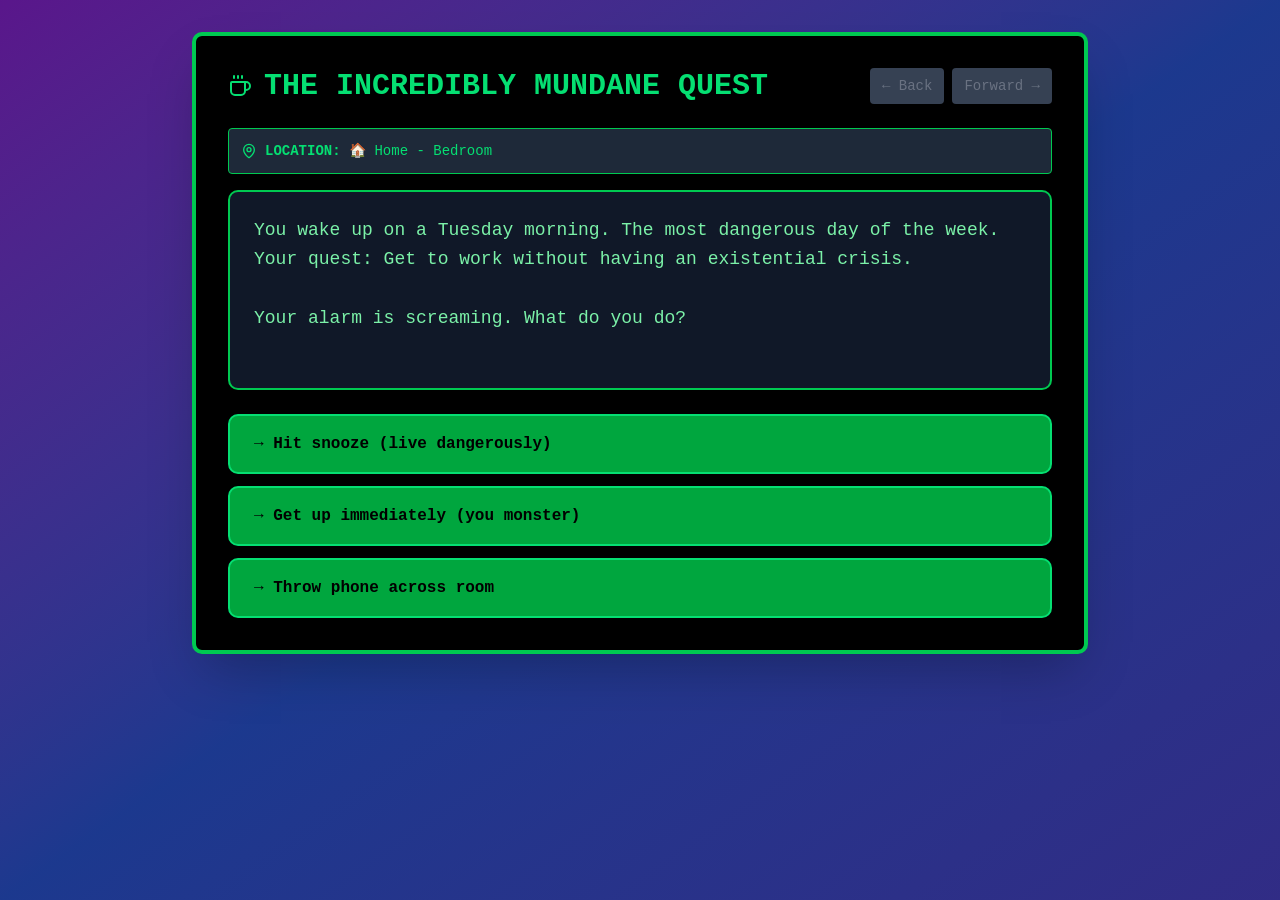
==== index.html @ bda1e8d9 "Add files via upload" ====
<!doctype html>
<html lang="en">
  <head>
    <meta charset="UTF-8" />
    <link rel="icon" type="image/x-icon" href="/favicon.ico" />
    <meta name="viewport" content="width=device-width, initial-scale=1.0" />
    <title>Tuesday Morning: A Comedy Adventure</title>
    <script type="module" crossorigin src="/assets/index-CcYJYjEt.js"></script>
    <link rel="stylesheet" crossorigin href="/assets/index-BBUSHokj.css">
  </head>
  <body>
    <div id="root"></div>
  </body>
</html>
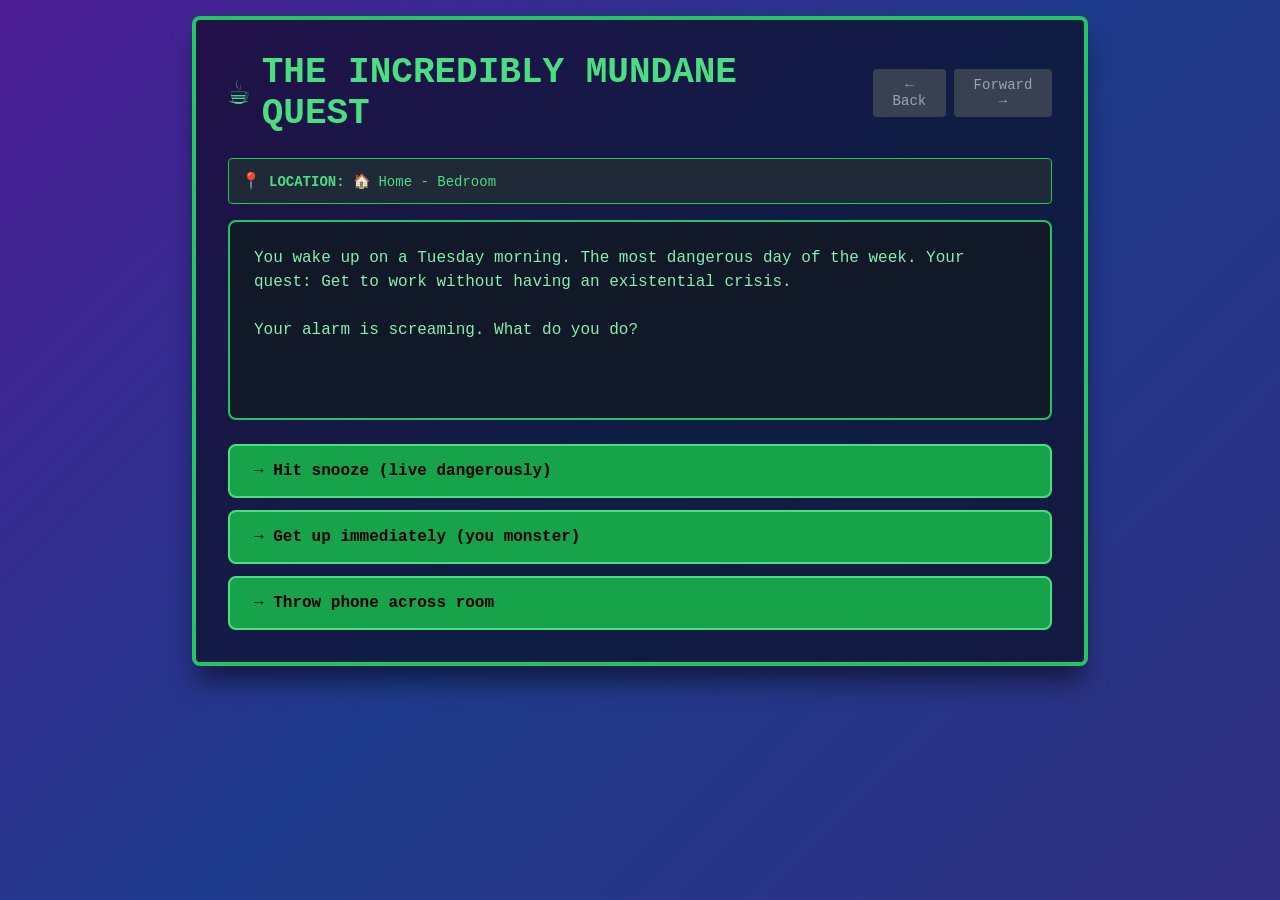
==== commit 33589adf: "Add files via upload" ====
--- a/index.html
+++ b/index.html
@@ -1,14 +1,1170 @@
-<!doctype html>
+<!DOCTYPE html>
 <html lang="en">
-  <head>
-    <meta charset="UTF-8" />
-    <link rel="icon" type="image/x-icon" href="/favicon.ico" />
-    <meta name="viewport" content="width=device-width, initial-scale=1.0" />
-    <title>Tuesday Morning: A Comedy Adventure</title>
-    <script type="module" crossorigin src="/assets/index-CcYJYjEt.js"></script>
-    <link rel="stylesheet" crossorigin href="/assets/index-BBUSHokj.css">
-  </head>
-  <body>
-    <div id="root"></div>
-  </body>
+<head>
+    <meta charset="UTF-8">
+    <meta name="viewport" content="width=device-width, initial-scale=1.0">
+    <title>The Incredibly Mundane Quest</title>
+    <style>
+        * {
+            margin: 0;
+            padding: 0;
+            box-sizing: border-box;
+        }
+
+        body {
+            font-family: 'Courier New', monospace;
+            background: linear-gradient(135deg, #4c1d95 0%, #1e3a8a 50%, #312e81 100%);
+            min-height: 100vh;
+            padding: 1rem 2rem;
+            color: #e0e7ff;
+        }
+
+        .container {
+            max-width: 56rem;
+            margin: 0 auto;
+        }
+
+        .achievement-popup {
+            position: fixed;
+            top: 1rem;
+            right: 1rem;
+            padding: 1rem;
+            border-radius: 0.5rem;
+            box-shadow: 0 20px 25px -5px rgba(0, 0, 0, 0.5);
+            z-index: 50;
+            border: 4px solid;
+            display: flex;
+            align-items: center;
+            gap: 0.5rem;
+            animation: slideIn 0.3s ease-out;
+        }
+
+        .achievement-popup.normal {
+            background-color: #eab308;
+            border-color: #facc15;
+            color: #000;
+            animation: pulse 0.5s ease-in-out infinite;
+        }
+
+        .achievement-popup.ultimate {
+            background: linear-gradient(to right, #9333ea, #ec4899);
+            border-color: #d8b4fe;
+            color: #fff;
+            animation: bounce 0.6s ease-in-out infinite;
+        }
+
+        @keyframes slideIn {
+            from {
+                transform: translateX(400px);
+                opacity: 0;
+            }
+            to {
+                transform: translateX(0);
+                opacity: 1;
+            }
+        }
+
+        @keyframes pulse {
+            0%, 100% {
+                opacity: 1;
+            }
+            50% {
+                opacity: 0.7;
+            }
+        }
+
+        @keyframes bounce {
+            0%, 100% {
+                transform: translateY(0);
+            }
+            50% {
+                transform: translateY(-10px);
+            }
+        }
+
+        .achievement-icon {
+            width: 24px;
+            height: 24px;
+            flex-shrink: 0;
+        }
+
+        .achievement-content div:first-child {
+            font-weight: bold;
+            font-size: 0.875rem;
+        }
+
+        .achievement-content div:last-child {
+            font-family: 'Courier New', monospace;
+            font-size: 0.75rem;
+        }
+
+        .main-box {
+            background-color: rgba(0, 0, 0, 0.5);
+            border-radius: 0.5rem;
+            padding: 2rem;
+            margin-bottom: 1rem;
+            border: 4px solid #22c55e;
+            box-shadow: 0 20px 25px -5px rgba(0, 0, 0, 0.5);
+        }
+
+        .header {
+            display: flex;
+            flex-direction: column;
+            gap: 1rem;
+            margin-bottom: 1.5rem;
+        }
+
+        @media (min-width: 640px) {
+            .header {
+                flex-direction: row;
+                align-items: center;
+                justify-content: space-between;
+            }
+        }
+
+        .title {
+            font-size: 1.875rem;
+            font-weight: bold;
+            color: #4ade80;
+            font-family: 'Courier New', monospace;
+            display: flex;
+            align-items: center;
+            gap: 0.75rem;
+        }
+
+        @media (min-width: 640px) {
+            .title {
+                font-size: 2.25rem;
+            }
+        }
+
+        .coffee-icon {
+            display: inline-block;
+            animation: bounce 0.6s ease-in-out infinite;
+        }
+
+        .button-group {
+            display: flex;
+            gap: 0.5rem;
+        }
+
+        .nav-button {
+            padding: 0.5rem 0.75rem;
+            border-radius: 0.25rem;
+            font-family: 'Courier New', monospace;
+            font-size: 0.875rem;
+            border: none;
+            cursor: pointer;
+            transition: all 0.2s;
+        }
+
+        .nav-button:disabled {
+            background-color: #374151;
+            color: #9ca3af;
+            cursor: not-allowed;
+        }
+
+        .nav-button:not(:disabled) {
+            background-color: #16a34a;
+            color: #000;
+        }
+
+        .nav-button:not(:disabled):hover {
+            background-color: #22c55e;
+        }
+
+        .location-box {
+            margin-bottom: 1rem;
+            padding: 0.75rem;
+            background-color: #1f2937;
+            border-radius: 0.25rem;
+            border: 1px solid #22c55e;
+            display: flex;
+            align-items: center;
+            gap: 0.5rem;
+        }
+
+        .location-icon {
+            color: #4ade80;
+            flex-shrink: 0;
+        }
+
+        .location-text {
+            color: #4ade80;
+            font-family: 'Courier New', monospace;
+            font-size: 0.875rem;
+        }
+
+        .location-text strong {
+            font-weight: bold;
+        }
+
+        .achievements-box {
+            margin-bottom: 1rem;
+            padding: 0.75rem;
+            background-color: rgba(180, 83, 9, 0.3);
+            border-radius: 0.25rem;
+            border: 1px solid #eab308;
+        }
+
+        .achievements-header {
+            display: flex;
+            align-items: center;
+            justify-content: space-between;
+            margin-bottom: 0.5rem;
+        }
+
+        .achievements-title {
+            display: flex;
+            align-items: center;
+            gap: 0.5rem;
+        }
+
+        .achievements-title-text {
+            color: #facc15;
+            font-family: 'Courier New', monospace;
+            font-size: 0.875rem;
+            font-weight: bold;
+        }
+
+        .achievements-count {
+            color: #fef3c7;
+            font-family: 'Courier New', monospace;
+            font-size: 0.75rem;
+        }
+
+        .progress-bar {
+            width: 100%;
+            background-color: #1f2937;
+            border-radius: 9999px;
+            height: 0.75rem;
+            margin-bottom: 0.75rem;
+            overflow: hidden;
+        }
+
+        .progress-fill {
+            background: linear-gradient(to right, #b45309, #fcd34d);
+            height: 0.75rem;
+            border-radius: 9999px;
+            transition: width 0.5s ease;
+        }
+
+        .achievements-list {
+            display: flex;
+            flex-wrap: wrap;
+            gap: 0.5rem;
+        }
+
+        .achievement-badge {
+            font-size: 0.75rem;
+            font-family: 'Courier New', monospace;
+            padding: 0.25rem 0.5rem;
+            border-radius: 0.25rem;
+            background-color: #b45309;
+            color: #fef3c7;
+        }
+
+        .achievement-badge.ultimate {
+            background: linear-gradient(to right, #9333ea, #ec4899);
+            color: #fff;
+            animation: pulse 0.5s ease-in-out infinite;
+        }
+
+        .ending-warning {
+            margin-bottom: 1rem;
+            padding: 0.75rem;
+            background-color: rgba(127, 29, 29, 0.5);
+            border-radius: 0.25rem;
+            border: 2px solid #ef4444;
+            animation: pulse 0.5s ease-in-out infinite;
+        }
+
+        .ending-warning-text {
+            color: #fca5a5;
+            font-family: 'Courier New', monospace;
+            font-size: 0.875rem;
+            font-weight: bold;
+            text-align: center;
+        }
+
+        .scenario-box {
+            background-color: #111827;
+            padding: 1.5rem;
+            border-radius: 0.5rem;
+            border: 2px solid #22c55e;
+            margin-bottom: 1.5rem;
+            min-height: 200px;
+        }
+
+        .scenario-text {
+            color: #86efac;
+            font-family: 'Courier New', monospace;
+            font-size: 1rem;
+            white-space: pre-wrap;
+            line-height: 1.5;
+        }
+
+        @media (max-width: 640px) {
+            .scenario-text {
+                font-size: 0.875rem;
+            }
+        }
+
+        .ending-text {
+            color: #fef08a;
+            font-family: 'Courier New', monospace;
+            font-size: 0.875rem;
+            white-space: pre-wrap;
+            line-height: 1.5;
+            margin-top: 1rem;
+            padding-top: 1rem;
+            border-top: 1px solid #15803d;
+        }
+
+        @media (max-width: 640px) {
+            .ending-text {
+                font-size: 0.75rem;
+            }
+        }
+
+        .choices-container {
+            display: flex;
+            flex-direction: column;
+            gap: 0.75rem;
+        }
+
+        .choice-button {
+            width: 100%;
+            background-color: #16a34a;
+            color: #000;
+            font-weight: bold;
+            padding: 0.75rem 1.5rem;
+            border-radius: 0.5rem;
+            border: 2px solid #4ade80;
+            cursor: pointer;
+            transition: all 0.2s;
+            font-family: 'Courier New', monospace;
+            font-size: 0.875rem;
+            text-align: left;
+        }
+
+        @media (min-width: 640px) {
+            .choice-button {
+                padding: 1rem 1.5rem;
+                font-size: 1rem;
+            }
+        }
+
+        .choice-button:hover {
+            background-color: #22c55e;
+            transform: scale(1.05);
+            box-shadow: 0 10px 15px -3px rgba(0, 0, 0, 0.3);
+        }
+
+        .choice-button:active {
+            transform: scale(0.98);
+        }
+
+        .history-box {
+            background-color: rgba(0, 0, 0, 0.5);
+            border-radius: 0.5rem;
+            padding: 1.5rem;
+            margin-bottom: 1rem;
+            border: 2px solid #374151;
+        }
+
+        .history-title {
+            color: #4ade80;
+            font-family: 'Courier New', monospace;
+            font-weight: bold;
+            margin-bottom: 0.75rem;
+            display: flex;
+            align-items: center;
+            gap: 0.5rem;
+            font-size: 0.875rem;
+        }
+
+        @media (min-width: 640px) {
+            .history-title {
+                font-size: 1rem;
+            }
+        }
+
+        .history-buttons {
+            display: flex;
+            flex-wrap: wrap;
+            gap: 0.5rem;
+        }
+
+        .history-button {
+            padding: 0.25rem 0.75rem;
+            border-radius: 0.25rem;
+            font-family: 'Courier New', monospace;
+            font-size: 0.875rem;
+            border: none;
+            cursor: pointer;
+            transition: all 0.2s;
+        }
+
+        .history-button.current {
+            background-color: #16a34a;
+            color: #000;
+            font-weight: bold;
+            transform: scale(1.1);
+        }
+
+        .history-button.visited {
+            background-color: #374151;
+            color: #4ade80;
+        }
+
+        .history-button.visited:hover {
+            background-color: #4b5563;
+        }
+
+        .history-button.unvisited {
+            background-color: #1f2937;
+            color: #6b7280;
+        }
+
+        .history-hint {
+            color: #86efac;
+            font-family: 'Courier New', monospace;
+            font-size: 0.75rem;
+            margin-top: 0.75rem;
+            opacity: 0.7;
+        }
+
+        .quest-log-box {
+            background-color: rgba(0, 0, 0, 0.5);
+            border-radius: 0.5rem;
+            padding: 1.5rem;
+            border: 2px solid #374151;
+        }
+
+        .quest-log-title {
+            color: #4ade80;
+            font-family: 'Courier New', monospace;
+            font-weight: bold;
+            margin-bottom: 0.75rem;
+            display: flex;
+            align-items: center;
+            gap: 0.5rem;
+            font-size: 0.875rem;
+        }
+
+        @media (min-width: 640px) {
+            .quest-log-title {
+                font-size: 1rem;
+            }
+        }
+
+        .quest-log-entries {
+            color: #86efac;
+            font-family: 'Courier New', monospace;
+            font-size: 0.875rem;
+            max-height: 240px;
+            overflow-y: auto;
+        }
+
+        .quest-log-entry {
+            opacity: 0.7;
+            padding-bottom: 0.5rem;
+            border-bottom: 1px solid #374151;
+            margin-bottom: 0.5rem;
+        }
+
+        .quest-log-entry:last-child {
+            border-bottom: none;
+        }
+
+        @media (max-width: 640px) {
+            .main-box {
+                padding: 1rem;
+            }
+
+            .title {
+                font-size: 1.5rem;
+            }
+
+            .header {
+                flex-direction: column;
+                gap: 0.75rem;
+            }
+
+            .button-group {
+                width: 100%;
+            }
+
+            .nav-button {
+                flex: 1;
+            }
+        }
+    </style>
+</head>
+<body>
+    <div class="container">
+        <!-- Achievement Popup -->
+        <div id="achievementPopup" class="achievement-popup" style="display: none;">
+            <div class="achievement-icon">🏆</div>
+            <div class="achievement-content">
+                <div id="achievementTitle">🎉 ACHIEVEMENT UNLOCKED!</div>
+                <div id="achievementName"></div>
+            </div>
+        </div>
+
+        <!-- Main Game Box -->
+        <div class="main-box">
+            <!-- Header -->
+            <div class="header">
+                <h1 class="title">
+                    <span class="coffee-icon">☕</span>
+                    THE INCREDIBLY MUNDANE QUEST
+                </h1>
+                <div class="button-group">
+                    <button class="nav-button" id="backBtn" onclick="goBack()" title="Go back">← Back</button>
+                    <button class="nav-button" id="forwardBtn" onclick="goForward()" title="Go forward">Forward →</button>
+                </div>
+            </div>
+
+            <!-- Location -->
+            <div class="location-box">
+                <span class="location-icon">📍</span>
+                <p class="location-text"><strong>LOCATION:</strong> <span id="location"></span></p>
+            </div>
+
+            <!-- Achievements -->
+            <div id="achievementsBox" class="achievements-box" style="display: none;">
+                <div class="achievements-header">
+                    <div class="achievements-title">
+                        <span>✨</span>
+                        <p class="achievements-title-text">ACHIEVEMENTS (<span id="achievementCount">0</span>/<span id="totalAchievements">14</span>)</p>
+                    </div>
+                    <p class="achievements-count"><span id="achievementsLeft">14</span> left to unlock</p>
+                </div>
+                <div class="progress-bar">
+                    <div class="progress-fill" id="progressFill" style="width: 0%;"></div>
+                </div>
+                <div class="achievements-list" id="achievementsList"></div>
+            </div>
+
+            <!-- Ending Warning -->
+            <div id="endingWarning" class="ending-warning" style="display: none;">
+                <p class="ending-warning-text">⚠️ ENDING REACHED ⚠️</p>
+            </div>
+
+            <!-- Scenario Text -->
+            <div class="scenario-box">
+                <p class="scenario-text" id="scenarioText"></p>
+                <p class="ending-text" id="endingText" style="display: none;"></p>
+            </div>
+
+            <!-- Choices -->
+            <div class="choices-container" id="choicesContainer"></div>
+        </div>
+
+        <!-- History -->
+        <div id="historyBox" class="history-box" style="display: none;">
+            <h3 class="history-title">
+                <span>🔄</span>
+                JOURNEY HISTORY (<span id="historyIndex">1</span>/<span id="historyLength">1</span>)
+            </h3>
+            <div class="history-buttons" id="historyButtons"></div>
+            <p class="history-hint">Click any number to jump to that point in your journey</p>
+        </div>
+
+        <!-- Quest Log -->
+        <div id="questLogBox" class="quest-log-box" style="display: none;">
+            <h3 class="quest-log-title">
+                <span>⚠️</span>
+                QUEST LOG
+            </h3>
+            <div class="quest-log-entries" id="questLogEntries"></div>
+        </div>
+    </div>
+
+    <script>
+        // Game Data
+        const scenarios = {
+            start: {
+                text: "You wake up on a Tuesday morning. The most dangerous day of the week. Your quest: Get to work without having an existential crisis.\n\nYour alarm is screaming. What do you do?",
+                location: "🏠 Home - Bedroom",
+                choices: [
+                    { text: "Hit snooze (live dangerously)", next: 'snooze' },
+                    { text: "Get up immediately (you monster)", next: 'getup' },
+                    { text: "Throw phone across room", next: 'throw_phone' }
+                ]
+            },
+            snooze: {
+                text: "You hit snooze. The extra 9 minutes of sleep feel like 3 seconds. Your alarm screams again, but this time it sounds judgmental.\n\nYou're now running late. Panic sets in.",
+                location: "🏠 Home - Bedroom",
+                choices: [
+                    { text: "Skip everything and rush to work", next: 'rush_to_work' },
+                    { text: "Make coffee anyway", next: 'make_coffee' },
+                    { text: "Call in sick and go back to sleep", next: 'call_sick' }
+                ]
+            },
+            getup: {
+                text: "You spring out of bed with the energy of someone who definitely didn't stay up until 2am watching videos about penguins.\n\nYou're actually on time! This feels wrong.",
+                location: "🏠 Home - Bedroom",
+                choices: [
+                    { text: "Make a proper breakfast", next: 'breakfast' },
+                    { text: "Make coffee", next: 'make_coffee' },
+                    { text: "Get dressed and head to work", next: 'get_ready' }
+                ]
+            },
+            throw_phone: {
+                text: "Your phone sails gracefully through the air and lands in your laundry pile. The alarm is now muffled but somehow more annoying.\n\nYou've created a problem that's somehow worse than the original problem. Congratulations.",
+                location: "🏠 Home - Bedroom",
+                choices: [
+                    { text: "Dig through laundry pile", next: 'laundry_quest' },
+                    { text: "Ignore it and get ready", next: 'get_ready' },
+                    { text: "Accept defeat and call in sick", next: 'call_sick' }
+                ]
+            },
+            laundry_quest: {
+                text: "You dive into the laundry pile like Scrooge McDuck into his money bin, but far less pleasant.\n\nYou find: 3 socks (none matching), a receipt from 2019, something sticky, and your phone still screaming.\n\nWait... is that the shirt you thought you lost? Today's looking up!",
+                location: "🏠 Home - Bedroom",
+                choices: [
+                    { text: "Turn off alarm and continue", next: 'getup' }
+                ]
+            },
+            breakfast: {
+                text: "You make eggs, toast, and even squeeze fresh orange juice. Who are you? Your ancestors would be proud.\n\nYou feel like a functional adult. This is deeply unsettling.",
+                location: "🏠 Home - Kitchen",
+                choices: [
+                    { text: "Get ready and leave for work", next: 'get_ready' },
+                    { text: "Make coffee to complete the ritual", next: 'make_coffee' },
+                    { text: "Take a selfie with breakfast (for proof)", next: 'breakfast_selfie' }
+                ]
+            },
+            breakfast_selfie: {
+                text: "You photograph your breakfast like it's a Michelin star meal. 37 attempts later, you have the perfect shot.\n\nBut now you're running late. The breakfast is cold. Was it worth it? (Yes.)",
+                location: "🏠 Home - Kitchen",
+                choices: [
+                    { text: "Rush to work", next: 'rush_to_work' },
+                    { text: "Eat cold breakfast sadly", next: 'cold_breakfast' }
+                ]
+            },
+            cold_breakfast: {
+                text: "You eat your beautiful, now-cold breakfast. Each bite tastes like regret and vanity.\n\nThe eggs have the texture of rubber. Your life choices are questionable.",
+                location: "🏠 Home - Kitchen",
+                choices: [
+                    { text: "Head to work (very late)", next: 'rush_to_work' }
+                ]
+            },
+            make_coffee: {
+                text: "You stumble to the kitchen like a zombie in a low-budget film. The coffee maker awaits.\n\nIt's one of those fancy ones that you bought to 'become a morning person.' That didn't work.",
+                location: "🏠 Home - Kitchen",
+                choices: [
+                    { text: "Make normal coffee", next: 'normal_coffee' },
+                    { text: "Make EXTRA STRONG coffee", next: 'strong_coffee' },
+                    { text: "Just eat the coffee grounds", next: 'eat_grounds' }
+                ]
+            },
+            normal_coffee: {
+                text: "You brew a sensible cup of coffee. It's actually pretty good. You feel 23% more human.\n\nThe caffeine begins its magic. The world seems slightly less terrible.",
+                location: "🏠 Home - Kitchen",
+                choices: [
+                    { text: "Get ready for work", next: 'get_ready' },
+                    { text: "Have another cup (dangerous)", next: 'second_coffee' },
+                    { text: "Stare into coffee contemplating existence", next: 'coffee_philosophy' }
+                ]
+            },
+            second_coffee: {
+                text: "Two cups of coffee. You're playing with fire now. Your hands start to shake slightly.\n\nBut you feel ALIVE. Sort of. Maybe too alive.",
+                location: "🏠 Home - Kitchen",
+                choices: [
+                    { text: "Stop while you're ahead and go to work", next: 'get_ready' },
+                    { text: "GO FOR THREE CUPS", next: 'strong_coffee' }
+                ]
+            },
+            coffee_philosophy: {
+                text: "You gaze into the dark liquid abyss. Is it staring back? What is work? What is Tuesday? Why do we do this?\n\nTen minutes pass. Your coffee is cold. The existential dread is warm.",
+                location: "🏠 Home - Kitchen",
+                choices: [
+                    { text: "Snap out of it and go to work", next: 'get_ready' },
+                    { text: "Make another coffee to replace the cold one", next: 'coffee_loop' }
+                ]
+            },
+            coffee_loop: {
+                text: "You make another coffee. Then you stare into that one too. This one also gets cold.\n\nYou're stuck in a philosophical coffee loop. This is your life now.",
+                location: "🏠 Home - Kitchen",
+                ending: true,
+                achievement: "COFFEE PHILOSOPHER",
+                endingText: "💀 ENDING: You never made it to work. You became one with the coffee. Your boss found you three days later, still staring into a cold mug, muttering about the nature of Tuesdays.",
+                choices: [
+                    { text: "Start Over", next: 'start' }
+                ]
+            },
+            strong_coffee: {
+                text: "You make coffee so strong it might be a war crime. Your spoon stands up in it. Time and space seem negotiable.\n\nYou can see sounds. Colors have feelings. You are ALIVE. TOO ALIVE.",
+                location: "🏠 Home - Kitchen",
+                choices: [
+                    { text: "RUN TO WORK AT SUPER SPEED", next: 'coffee_rush' },
+                    { text: "Clean entire apartment in 5 minutes", next: 'coffee_clean' },
+                    { text: "Vibrate through the floor", next: 'too_much_coffee' }
+                ]
+            },
+            eat_grounds: {
+                text: "You open the bag and consume coffee grounds directly like some kind of caffeinated woodland creature.\n\nThis is... not recommended by doctors. Or anyone. Your mouth feels like a desert made of regret.",
+                location: "🏠 Home - Kitchen",
+                choices: [
+                    { text: "Drink water immediately", next: 'water_after_grounds' },
+                    { text: "Own your choices and go to work", next: 'grounds_commute' },
+                    { text: "Lie on floor and contemplate mistakes", next: 'grounds_regret' }
+                ]
+            },
+            water_after_grounds: {
+                text: "You chug water. It helps. Sort of. Your tongue still feels like sandpaper.\n\nBut hey, you're caffeinated in the most inefficient way possible!",
+                location: "🏠 Home - Kitchen",
+                choices: [
+                    { text: "Get ready for work", next: 'get_ready' }
+                ]
+            },
+            grounds_commute: {
+                text: "You arrive at work with coffee grounds visibly stuck in your teeth. Your coworker asks if you're okay.\n\n'Never better,' you lie, through brown teeth.",
+                location: "🏢 Work",
+                ending: true,
+                achievement: "REGRET COMMUTER",
+                endingText: "💀 ENDING: You made it to work, but at what cost? Your dignity is gone. Your breath smells like a coffee shop floor. But hey, you're here! Your boss gives you a concerned look and suggests you 'take it easy today.'",
+                choices: [
+                    { text: "Start Over", next: 'start' }
+                ]
+            },
+            grounds_regret: {
+                text: "You lie on your kitchen floor, covered in coffee grounds, questioning every decision that led to this moment.\n\nThe ceiling fan mocks you with its slow rotation. Time passes. You're definitely late now.",
+                location: "🏠 Home - Kitchen",
+                ending: true,
+                achievement: "FLOOR DWELLER",
+                endingText: "💀 ENDING: You call in sick from the floor. You spend the day cleaning coffee grounds out of weird places. Tomorrow is a new day. Probably.",
+                choices: [
+                    { text: "Start Over", next: 'start' }
+                ]
+            },
+            get_ready: {
+                text: "You shower, dress, and grab your things. Look at you, being a responsible adult!\n\nYou're ready to face the world. Or at least, the commute.",
+                location: "🏠 Home - Ready to leave",
+                choices: [
+                    { text: "Head to work on time", next: 'commute' },
+                    { text: "Check phone one last time", next: 'phone_check' }
+                ]
+            },
+            phone_check: {
+                text: "You check your phone. 47 unread emails. 3 meeting invites. A text from your mom asking if you're eating vegetables.\n\nSuddenly, staying home seems appealing.",
+                location: "🏠 Home - Ready to leave",
+                choices: [
+                    { text: "Face your responsibilities like an adult", next: 'commute' },
+                    { text: "Throw phone and call in sick", next: 'call_sick' }
+                ]
+            },
+            rush_to_work: {
+                text: "You throw on clothes, skip everything, and sprint out the door.\n\nYou're wearing mismatched shoes. You forgot deodorant. But you're GOING.",
+                location: "🚇 Commuting",
+                choices: [
+                    { text: "Take the bus", next: 'bus_commute' },
+                    { text: "Sprint the whole way", next: 'sprint_commute' }
+                ]
+            },
+            commute: {
+                text: "You step outside. The world is... actually nice today? The weather is pleasant. Birds are chirping.\n\nThis feels suspicious.",
+                location: "🚇 Commuting",
+                choices: [
+                    { text: "Take the bus", next: 'bus_commute' },
+                    { text: "Walk and enjoy the weather", next: 'walk_commute' }
+                ]
+            },
+            bus_commute: {
+                text: "The bus arrives exactly on time. This NEVER happens. You're witnessing a miracle.\n\nYou board and find a seat. Your commute is... pleasant? What timeline is this?",
+                location: "🚇 On the bus",
+                choices: [
+                    { text: "Arrive at work", next: 'arrive_work_good' }
+                ]
+            },
+            walk_commute: {
+                text: "You walk to work, enjoying the morning. A dog wags at you. A stranger smiles.\n\nYou arrive at work feeling refreshed and optimistic. This is deeply unusual.",
+                location: "🚇 Walking",
+                choices: [
+                    { text: "Enter work building", next: 'arrive_work_good' }
+                ]
+            },
+            sprint_commute: {
+                text: "You SPRINT the entire way to work. People stare. Children point. You are a blur of determination and poor planning.\n\nYou arrive sweating like you ran a marathon. Because you basically did.",
+                location: "🚇 Sprinting",
+                choices: [
+                    { text: "Stumble into work", next: 'arrive_work_sweaty' }
+                ]
+            },
+            arrive_work_good: {
+                text: "You arrive at work on time, well-rested, and ready to be productive!\n\nYour coworkers are shocked. Your boss does a double-take. Someone asks if you're feeling okay.",
+                location: "🏢 Work",
+                ending: true,
+                achievement: "FUNCTIONAL ADULT",
+                endingText: "✨ PERFECT ENDING: You have a great day at work. You're productive, helpful, and even enjoy yourself. You leave at a reasonable hour and feel accomplished. You've won Tuesday. Congratulations!",
+                choices: [
+                    { text: "Start Over", next: 'start' }
+                ]
+            },
+            arrive_work_sweaty: {
+                text: "You burst through the office doors, drenched in sweat, gasping for air. The AC hits you like an arctic blast.\n\nYour boss: 'Why didn't you just take the bus?'\nYou: *wheezing noises*",
+                location: "🏢 Work",
+                ending: true,
+                achievement: "DETERMINATION (QUESTIONABLE)",
+                endingText: "💀 ENDING: You made it to work! You're on time! You also need to sit in front of a fan for the next hour and everyone avoids you. But hey, you're here!",
+                choices: [
+                    { text: "Start Over", next: 'start' }
+                ]
+            },
+            coffee_rush: {
+                text: "You BURST out the door at Mach 3. Cars honk. Birds scatter. Small children cry.\n\nYou arrive at work in 47 seconds, sweating profusely and vibrating at a frequency visible to the naked eye.\n\nYou've transcended normal human movement.",
+                location: "🏢 Work",
+                choices: [
+                    { text: "Try to act normal", next: 'act_normal' },
+                    { text: "Do everyone's work for them", next: 'hyperproductive' },
+                    { text: "Just run laps around the building", next: 'run_laps' }
+                ]
+            },
+            act_normal: {
+                text: "You sit at your desk, trying to appear calm. Your leg bounces at 400 BPM. Your eyes are TOO wide.\n\n'Morning!' you say, voice three octaves too high.\n\nEveryone slowly backs away.",
+                location: "🏢 Work",
+                ending: true,
+                achievement: "CAFFEINE VICTIM",
+                endingText: "💀 ENDING: You make it through exactly 2 hours before the caffeine crash hits you like a freight train. You sleep under your desk until 4pm. HR has questions.",
+                choices: [
+                    { text: "Start Over", next: 'start' }
+                ]
+            },
+            hyperproductive: {
+                text: "Fueled by enough caffeine to power a small city, you complete your work, your coworkers' work, and reorganize the entire filing system.\n\nBy 10am, you've done a week's worth of work. By 11am, you crash so hard you fall asleep in the break room.",
+                location: "🏢 Work",
+                ending: true,
+                achievement: "CORPORATE SUPERHERO (BRIEFLY)",
+                endingText: "💀 ENDING: You wake up at 3pm surrounded by concerned coworkers. Your boss gives you the rest of the day off 'to rest.' You've become a cautionary tale about caffeine consumption.",
+                choices: [
+                    { text: "Start Over", next: 'start' }
+                ]
+            },
+            run_laps: {
+                text: "You can't sit still. You CAN'T. You run circles around the entire office building.\n\nLap 1: Weird but okay.\nLap 15: People are filming.\nLap 47: Local news arrives.",
+                location: "🏢 Work - Outside",
+                ending: true,
+                achievement: "OFFICE LEGEND",
+                endingText: "💀 ENDING: You run until the caffeine wears off, then collapse in the parking lot. You become the subject of a company-wide memo about 'appropriate caffeine consumption.' You're famous, but not in a good way.",
+                choices: [
+                    { text: "Start Over", next: 'start' }
+                ]
+            },
+            coffee_clean: {
+                text: "You clean your ENTIRE apartment in under 5 minutes. Every. Single. Surface.\n\nYour place is SPOTLESS. You've achieved domestic perfection... but now you're very late for work.",
+                location: "🏠 Home",
+                choices: [
+                    { text: "Call work and explain", next: 'explain_cleaning' },
+                    { text: "Sprint to work NOW", next: 'coffee_rush' }
+                ]
+            },
+            explain_cleaning: {
+                text: "Boss: 'Where are you?'\nYou: 'I had too much coffee and cleaned my apartment.'\nBoss: '...what?'\nYou: 'MY BATHROOM IS SPARKLING.'",
+                location: "🏠 Home",
+                ending: true,
+                achievement: "DOMESTIC TORNADO",
+                endingText: "💀 ENDING: Your boss lets you work from home today because you're clearly not okay. You spend the day organizing things that don't need organizing. You alphabetize your spices. Tomorrow will be calmer. Probably.",
+                choices: [
+                    { text: "Start Over", next: 'start' }
+                ]
+            },
+            too_much_coffee: {
+                text: "You can hear your heartbeat in colors. You've transcended caffeine and entered a higher plane of existence.\n\nTime is meaningless. Work is meaningless. You are infinite and also need to sit down immediately.\n\nYou phase through the floor into your downstairs neighbor's apartment. They scream.",
+                location: "❓ Unknown dimension",
+                ending: true,
+                achievement: "COFFEE DIMENSION TRAVELER",
+                endingText: "💀 ENDING: You spend the day apologizing to your neighbor and trying to explain quantum mechanics. You never make it to work. You're not even sure work is real anymore.",
+                choices: [
+                    { text: "Start Over", next: 'start' }
+                ]
+            },
+            call_sick: {
+                text: "You call your boss. Your voice sounds perfectly healthy. Your boss knows. You know they know. They know you know they know.\n\n'Sure, feel better,' they say, their voice dripping with barely concealed knowledge of your deception.\n\nYou've won... but at what cost?",
+                location: "🏠 Home",
+                choices: [
+                    { text: "Go back to sleep victoriously", next: 'victory_sleep' },
+                    { text: "Feel guilty and do chores", next: 'guilty_chores' },
+                    { text: "Watch 8 hours of TV", next: 'tv_marathon' }
+                ]
+            },
+            victory_sleep: {
+                text: "You sleep until 2pm. It's glorious. You dream of being a dolphin.\n\nWhen you wake up, you've achieved enlightenment. You understand the universe. But also you're confused about what day it is.",
+                location: "🏠 Home - Bedroom",
+                ending: true,
+                achievement: "PROFESSIONAL SLACKER",
+                endingText: "💀 ENDING: You've successfully avoided work. Tomorrow you'll have to face everyone knowing you weren't really sick. But that's Tomorrow You's problem. Today You is well-rested.",
+                choices: [
+                    { text: "Start Over", next: 'start' }
+                ]
+            },
+            guilty_chores: {
+                text: "Guilt consumes you. You clean the entire house, do laundry, meal prep, and organize your taxes.\n\nBy 3pm, you've been more productive at home than you would've been at work.",
+                location: "🏠 Home",
+                ending: true,
+                achievement: "GUILT-POWERED PRODUCTIVITY",
+                endingText: "💀 ENDING: You've successfully converted guilt into domestic productivity. Your apartment has never looked better. You still feel bad about lying, but at least you accomplished something.",
+                choices: [
+                    { text: "Start Over", next: 'start' }
+                ]
+            },
+            tv_marathon: {
+                text: "You watch an entire season of a show about people doing a job you called in sick from.\n\nThe irony is not lost on you. The day passes in a blur of snacks and minor guilt. Tomorrow you'll have to face the consequences.\n\nBut that's Tomorrow You's problem.",
+                location: "🏠 Home - Couch",
+                ending: true,
+                achievement: "SUCCESSFULLY WASTED A PERFECTLY GOOD DAY",
+                endingText: "💀 ENDING: You spent 8 hours watching fictional people work while avoiding your actual work. The snacks were good though. Your couch has a permanent you-shaped indent now.",
+                choices: [
+                    { text: "Start Over", next: 'start' }
+                ]
+            }
+        };
+
+        const allAchievements = [
+            "COFFEE PHILOSOPHER",
+            "REGRET COMMUTER",
+            "FLOOR DWELLER",
+            "FUNCTIONAL ADULT",
+            "DETERMINATION (QUESTIONABLE)",
+            "CAFFEINE VICTIM",
+            "CORPORATE SUPERHERO (BRIEFLY)",
+            "OFFICE LEGEND",
+            "DOMESTIC TORNADO",
+            "COFFEE DIMENSION TRAVELER",
+            "PROFESSIONAL SLACKER",
+            "GUILT-POWERED PRODUCTIVITY",
+            "SUCCESSFULLY WASTED A PERFECTLY GOOD DAY"
+        ];
+
+        // Game State
+        let gameState = 'start';
+        let stateHistory = ['start'];
+        let currentHistoryIndex = 0;
+        let visitedStates = new Set(['start']);
+        let achievements = [];
+        let questLog = [];
+
+        // Initialize the game
+        function init() {
+            updateDisplay();
+        }
+
+        // Update the display
+        function updateDisplay() {
+            const currentScenario = scenarios[gameState];
+
+            // Update location
+            document.getElementById('location').textContent = currentScenario.location;
+
+            // Update scenario text
+            document.getElementById('scenarioText').textContent = currentScenario.text;
+
+            // Update ending text
+            const endingTextEl = document.getElementById('endingText');
+            if (currentScenario.endingText) {
+                endingTextEl.textContent = currentScenario.endingText;
+                endingTextEl.style.display = 'block';
+            } else {
+                endingTextEl.style.display = 'none';
+            }
+
+            // Update ending warning
+            const endingWarning = document.getElementById('endingWarning');
+            if (currentScenario.ending) {
+                endingWarning.style.display = 'block';
+            } else {
+                endingWarning.style.display = 'none';
+            }
+
+            // Update choices
+            const choicesContainer = document.getElementById('choicesContainer');
+            choicesContainer.innerHTML = '';
+            currentScenario.choices.forEach(choice => {
+                const button = document.createElement('button');
+                button.className = 'choice-button';
+                button.textContent = '→ ' + choice.text;
+                button.onclick = () => handleChoice(choice.next);
+                choicesContainer.appendChild(button);
+            });
+
+            // Update achievements display
+            updateAchievementsDisplay();
+
+            // Update history display
+            updateHistoryDisplay();
+
+            // Update quest log display
+            updateQuestLogDisplay();
+
+            // Update nav buttons
+            document.getElementById('backBtn').disabled = currentHistoryIndex === 0;
+            document.getElementById('forwardBtn').disabled = currentHistoryIndex === stateHistory.length - 1;
+        }
+
+        // Handle choice selection
+        function handleChoice(nextState) {
+            if (currentHistoryIndex < stateHistory.length - 1) {
+                stateHistory = stateHistory.slice(0, currentHistoryIndex + 1);
+            }
+
+            questLog.push(scenarios[gameState].text);
+
+            stateHistory.push(nextState);
+            currentHistoryIndex++;
+            visitedStates.add(nextState);
+
+            const nextScenario = scenarios[nextState];
+            if (nextScenario && nextScenario.achievement) {
+                unlockAchievement(nextScenario.achievement);
+            }
+
+            gameState = nextState;
+
+            if (nextState === 'start') {
+                stateHistory = ['start'];
+                currentHistoryIndex = 0;
+                visitedStates = new Set(['start']);
+                achievements = []; // Reset achievements on start over
+                questLog = [];
+            }
+
+            updateDisplay();
+        }
+
+        // Unlock achievement
+        function unlockAchievement(achievement) {
+            if (!achievements.includes(achievement)) {
+                achievements.push(achievement);
+                showAchievementPopup(achievement);
+
+                if (achievements.length === allAchievements.length && !achievements.includes("THE ULTIMATE ACHIEVEMENT - 100% PERFECT COMPLETION")) {
+                    setTimeout(() => {
+                        achievements.push("THE ULTIMATE ACHIEVEMENT - 100% PERFECT COMPLETION");
+                        showAchievementPopup("THE ULTIMATE ACHIEVEMENT - 100% PERFECT COMPLETION");
+                    }, 3500);
+                }
+            }
+        }
+
+        // Show achievement popup
+        function showAchievementPopup(achievement) {
+            const popup = document.getElementById('achievementPopup');
+            const isUltimate = achievement === "THE ULTIMATE ACHIEVEMENT - 100% PERFECT COMPLETION";
+
+            popup.className = 'achievement-popup ' + (isUltimate ? 'ultimate' : 'normal');
+            document.getElementById('achievementTitle').textContent = isUltimate ? '🌟 ULTIMATE ACHIEVEMENT! 🌟' : '🎉 ACHIEVEMENT UNLOCKED!';
+            document.getElementById('achievementName').textContent = achievement;
+
+            popup.style.display = 'flex';
+            setTimeout(() => {
+                popup.style.display = 'none';
+            }, isUltimate ? 5000 : 3000);
+        }
+
+        // Update achievements display
+        function updateAchievementsDisplay() {
+            const achievementsBox = document.getElementById('achievementsBox');
+            const totalAchievementsCount = allAchievements.length + (achievements.includes("THE ULTIMATE ACHIEVEMENT - 100% PERFECT COMPLETION") ? 0 : 1); // Adjust for ultimate achievement
+
+            if (achievements.length > 0) {
+                achievementsBox.style.display = 'block';
+                document.getElementById('achievementCount').textContent = achievements.length;
+                document.getElementById('totalAchievements').textContent = totalAchievementsCount;
+                document.getElementById('achievementsLeft').textContent = totalAchievementsCount - achievements.length;
+
+                const progressPercentage = (achievements.length / totalAchievementsCount) * 100;
+                document.getElementById('progressFill').style.width = progressPercentage + '%';
+
+                const achievementsList = document.getElementById('achievementsList');
+                achievementsList.innerHTML = '';
+                achievements.forEach(ach => {
+                    const badge = document.createElement('span');
+                    badge.className = 'achievement-badge' + (ach === "THE ULTIMATE ACHIEVEMENT - 100% PERFECT COMPLETION" ? ' ultimate' : '');
+                    badge.textContent = '🏆 ' + ach;
+                    achievementsList.appendChild(badge);
+                });
+            } else {
+                achievementsBox.style.display = 'none';
+            }
+        }
+
+        // Update history display
+        function updateHistoryDisplay() {
+            const historyBox = document.getElementById('historyBox');
+            if (stateHistory.length > 1) {
+                historyBox.style.display = 'block';
+                document.getElementById('historyIndex').textContent = currentHistoryIndex + 1;
+                document.getElementById('historyLength').textContent = stateHistory.length;
+
+                const historyButtons = document.getElementById('historyButtons');
+                historyButtons.innerHTML = '';
+                stateHistory.forEach((state, idx) => {
+                    const button = document.createElement('button');
+                    button.className = 'history-button';
+                    if (idx === currentHistoryIndex) {
+                        button.classList.add('current');
+                    } else if (visitedStates.has(state)) {
+                        button.classList.add('visited');
+                    } else {
+                        button.classList.add('unvisited');
+                    }
+                    button.textContent = idx + 1;
+                    button.title = scenarios[state] ? scenarios[state].location : state;
+                    button.onclick = () => jumpToState(idx);
+                    historyButtons.appendChild(button);
+                });
+            } else {
+                historyBox.style.display = 'none';
+            }
+        }
+
+        // Update quest log display
+        function updateQuestLogDisplay() {
+            const questLogBox = document.getElementById('questLogBox');
+            if (questLog.length > 0) {
+                questLogBox.style.display = 'block';
+                const questLogEntries = document.getElementById('questLogEntries');
+                questLogEntries.innerHTML = '';
+                questLog.forEach((entry, idx) => {
+                    const entryDiv = document.createElement('p');
+                    entryDiv.className = 'quest-log-entry';
+                    entryDiv.textContent = entry;
+                    questLogEntries.appendChild(entryDiv);
+                });
+            } else {
+                questLogBox.style.display = 'none';
+            }
+        }
+
+        // Navigation functions
+        function goBack() {
+            if (currentHistoryIndex > 0) {
+                currentHistoryIndex--;
+                gameState = stateHistory[currentHistoryIndex];
+                updateDisplay();
+            }
+        }
+
+        function goForward() {
+            if (currentHistoryIndex < stateHistory.length - 1) {
+                currentHistoryIndex++;
+                gameState = stateHistory[currentHistoryIndex];
+                updateDisplay();
+            }
+        }
+
+        function jumpToState(index) {
+            currentHistoryIndex = index;
+            gameState = stateHistory[index];
+            updateDisplay();
+        }
+
+        // Start the game
+        init();
+    </script>
+</body>
 </html>
+
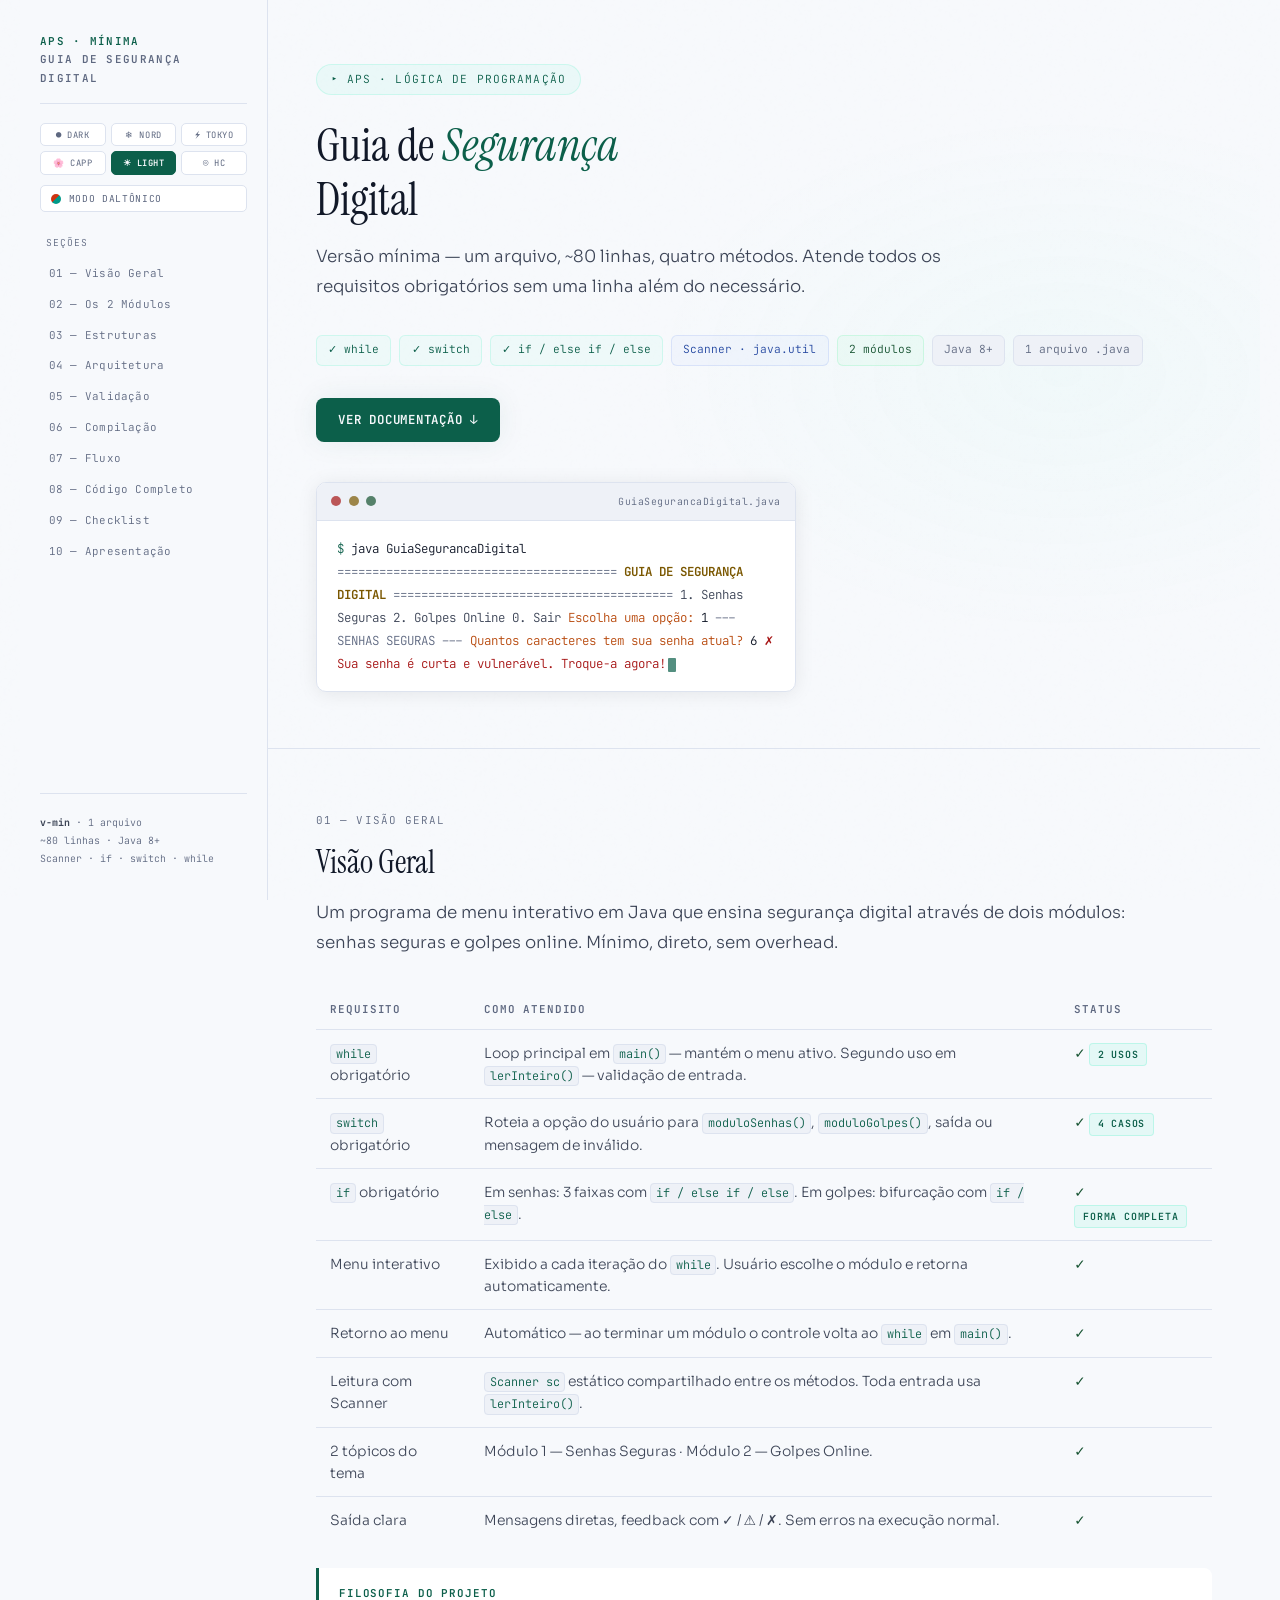
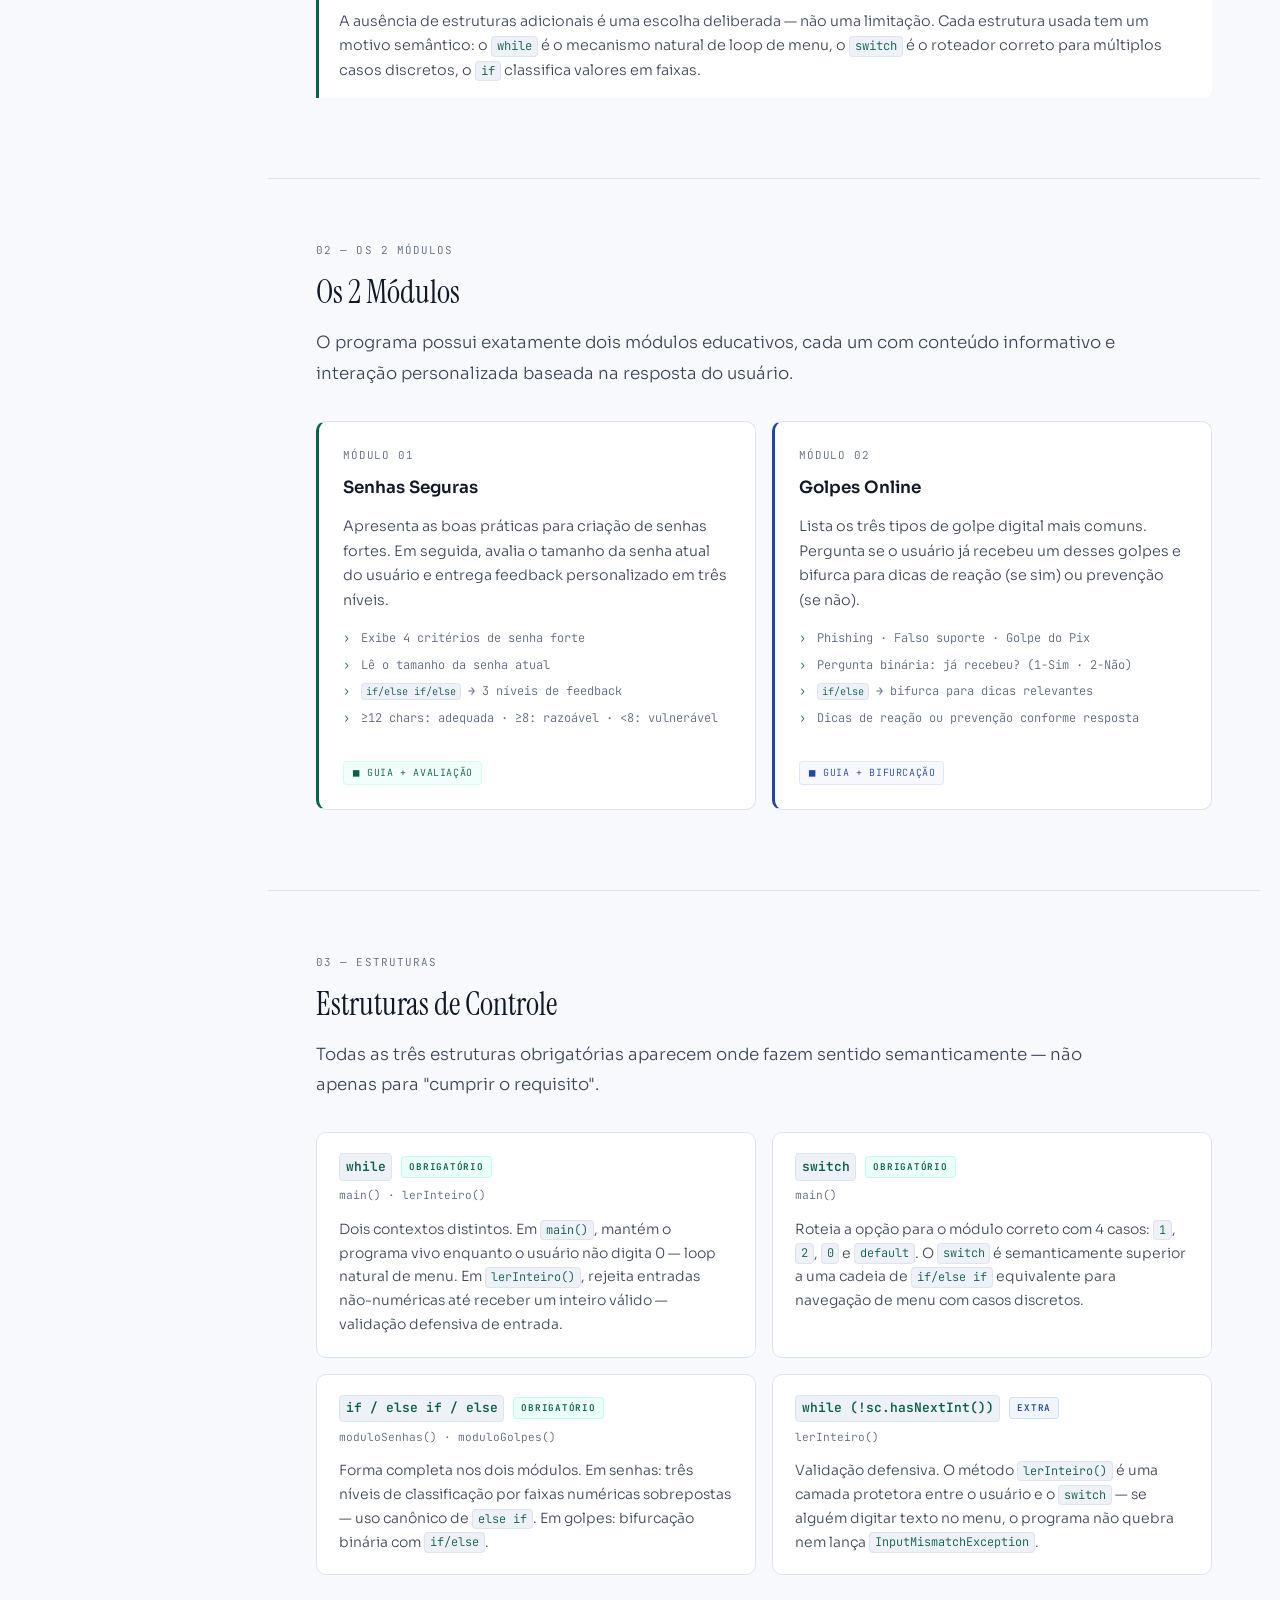
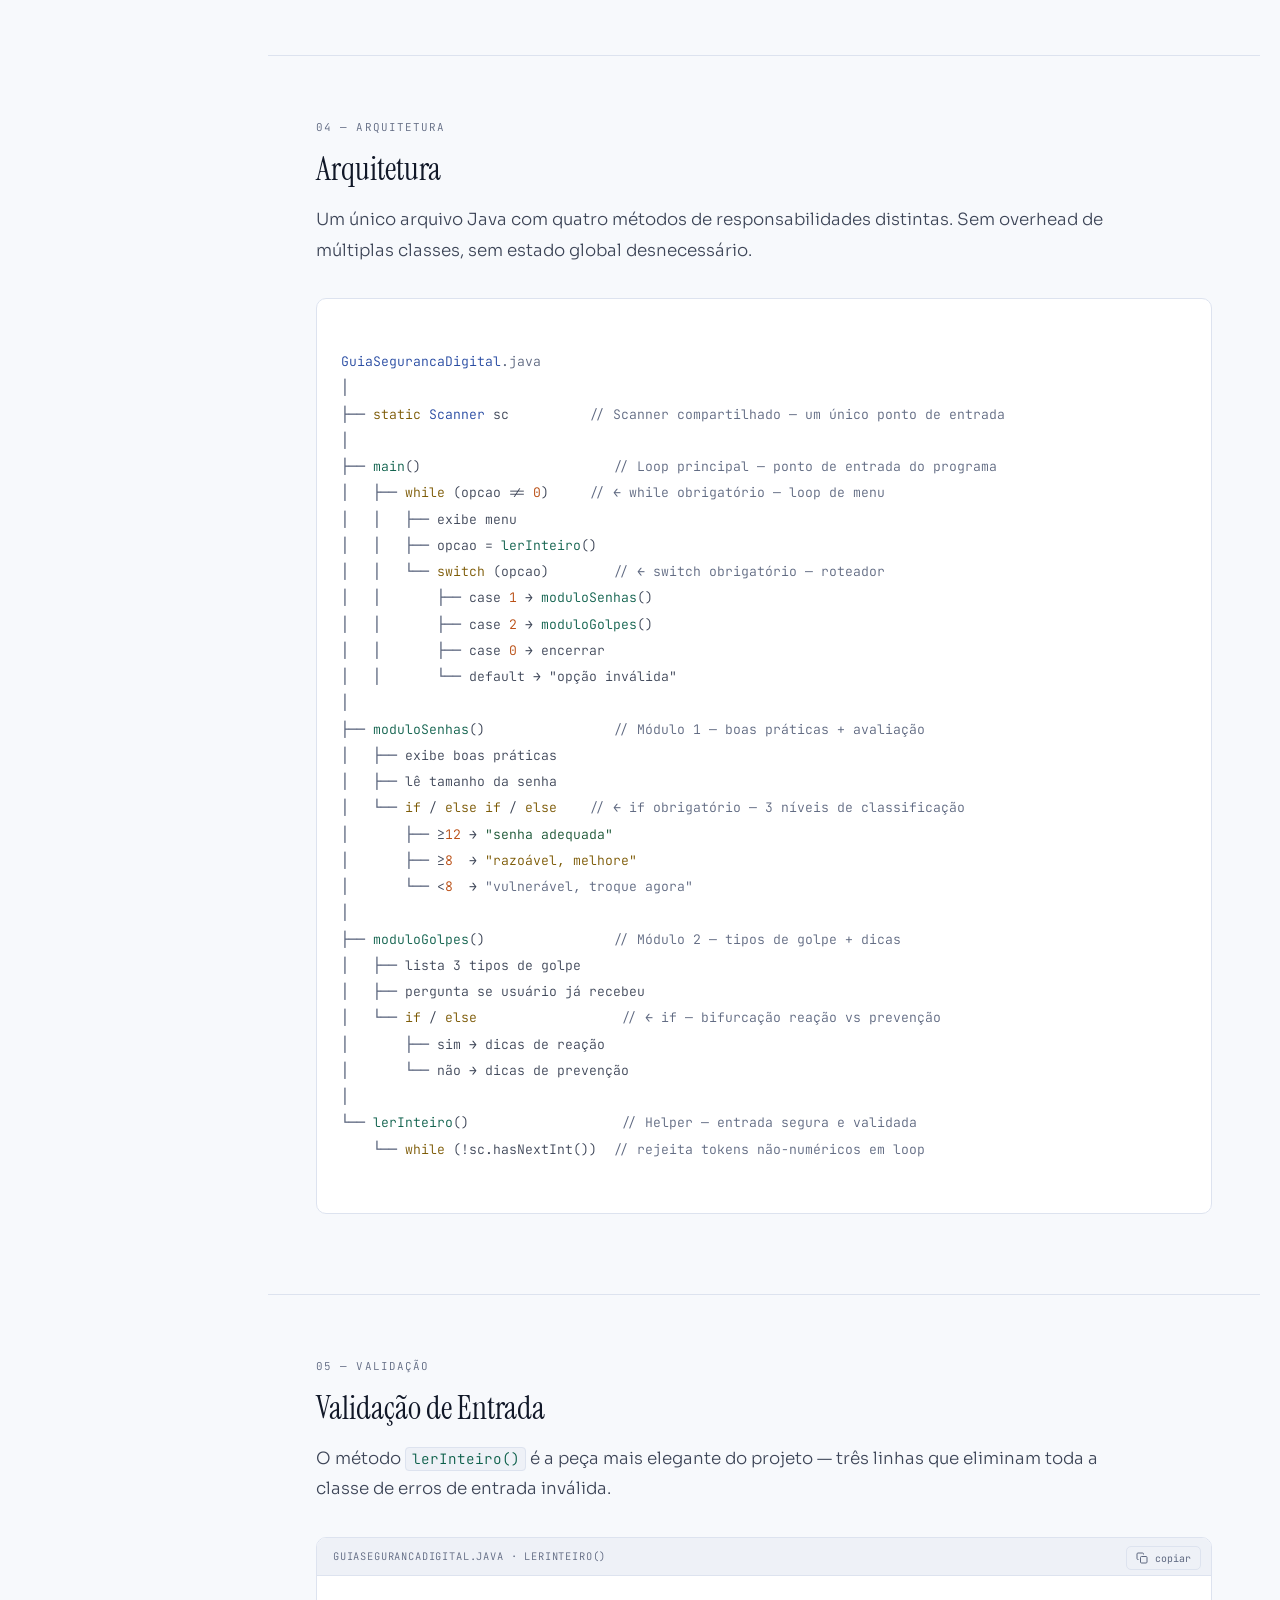
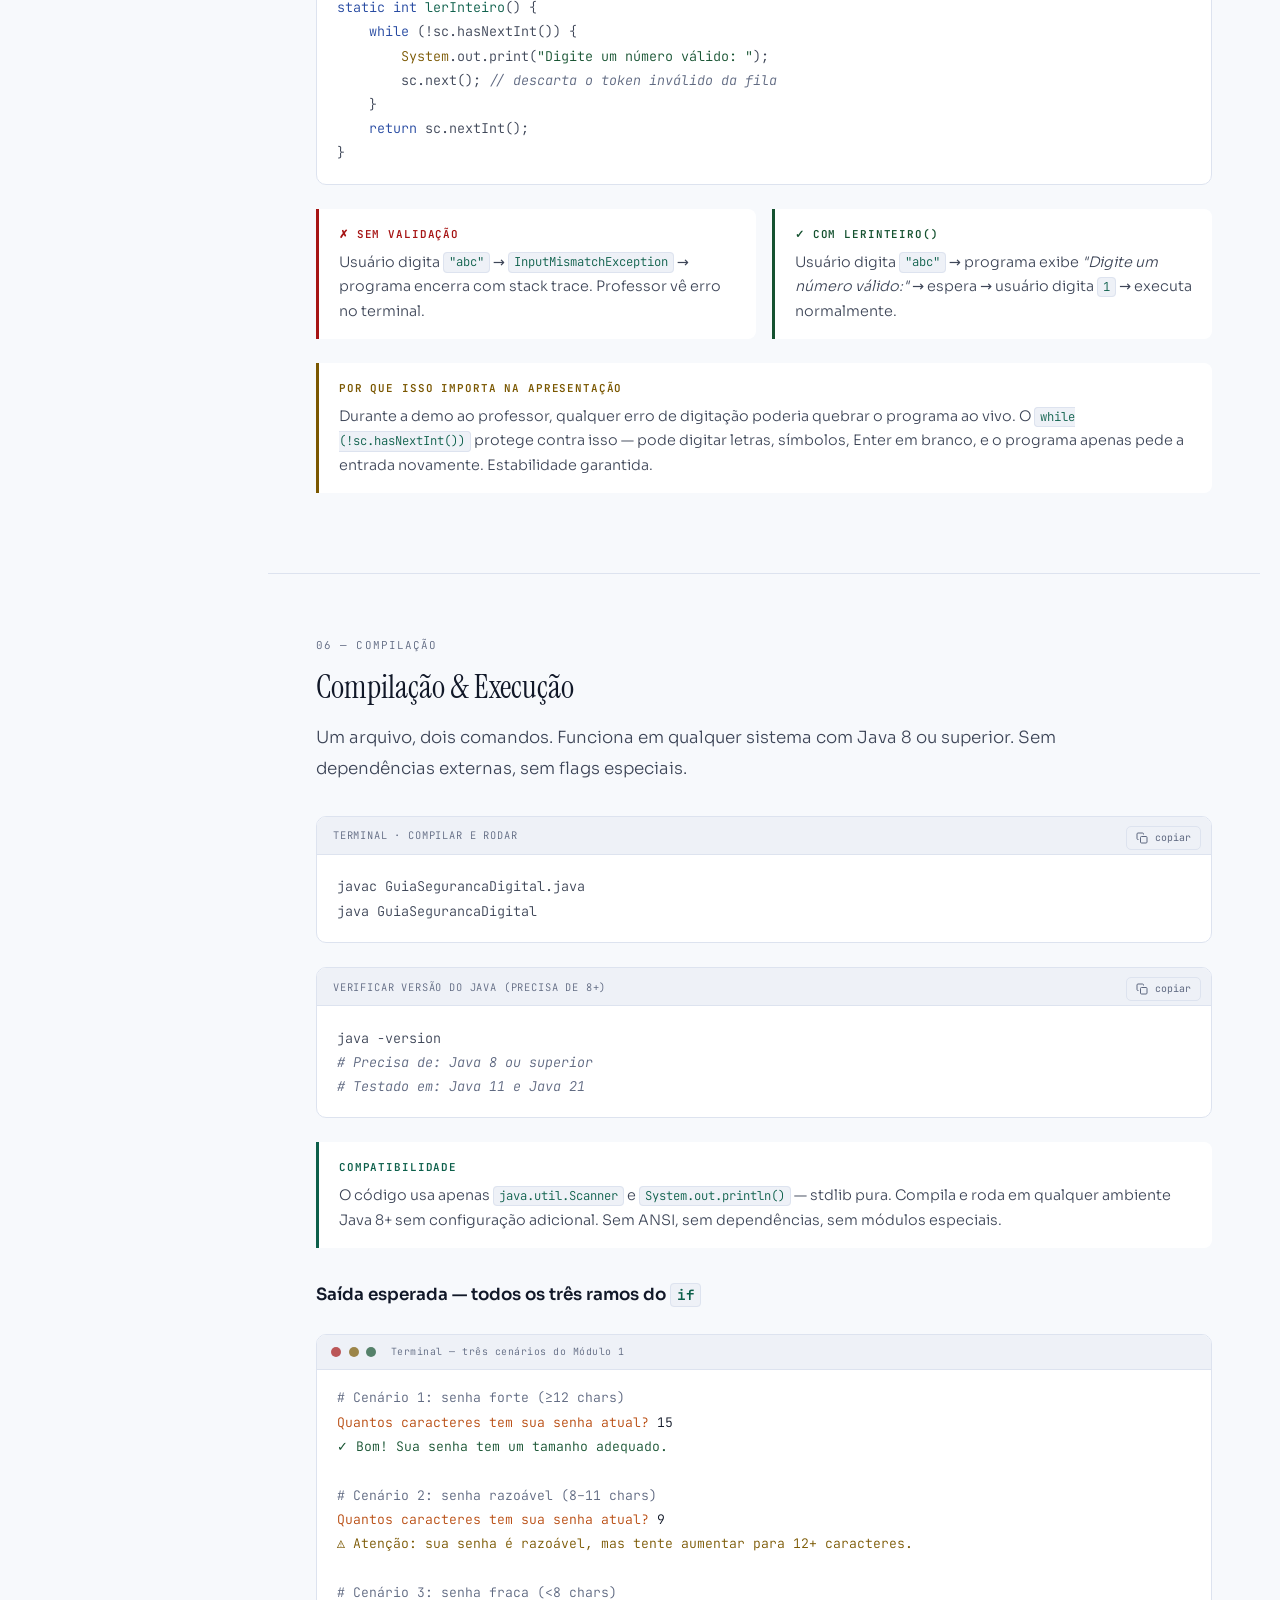
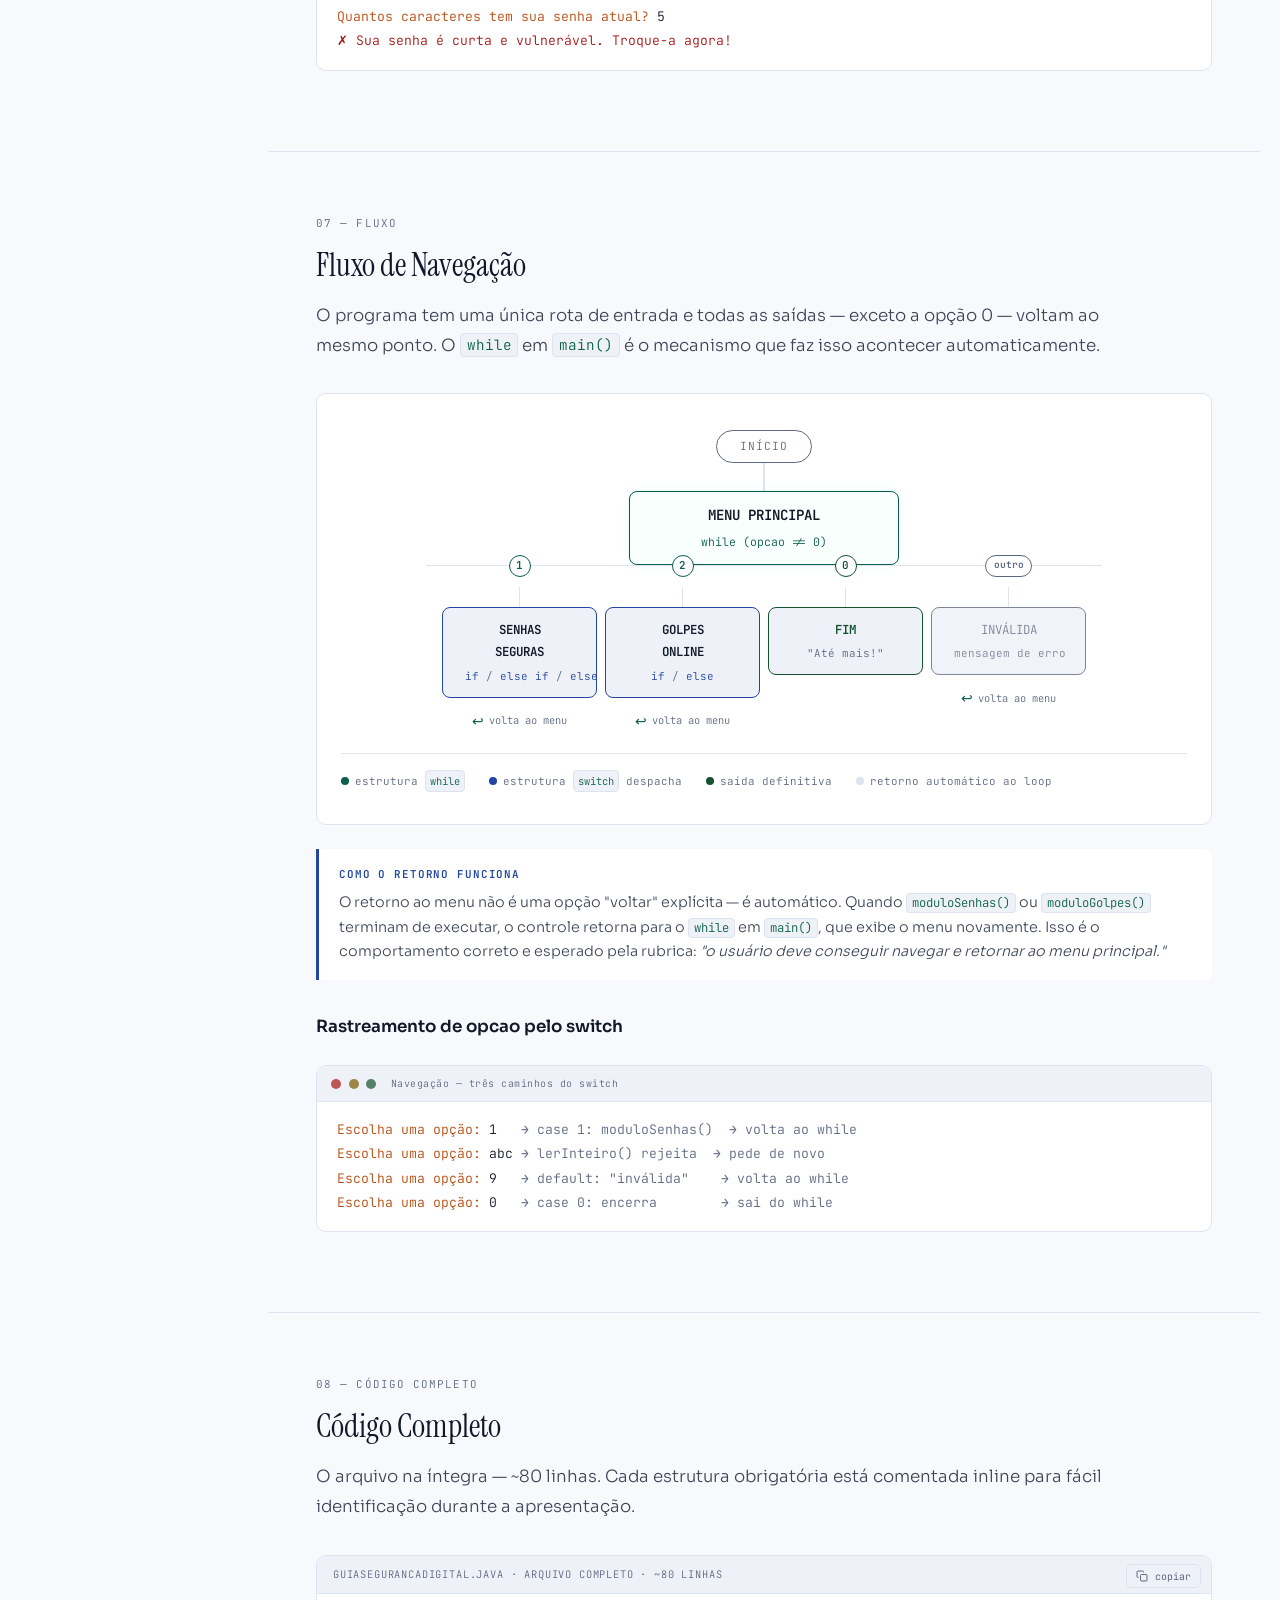
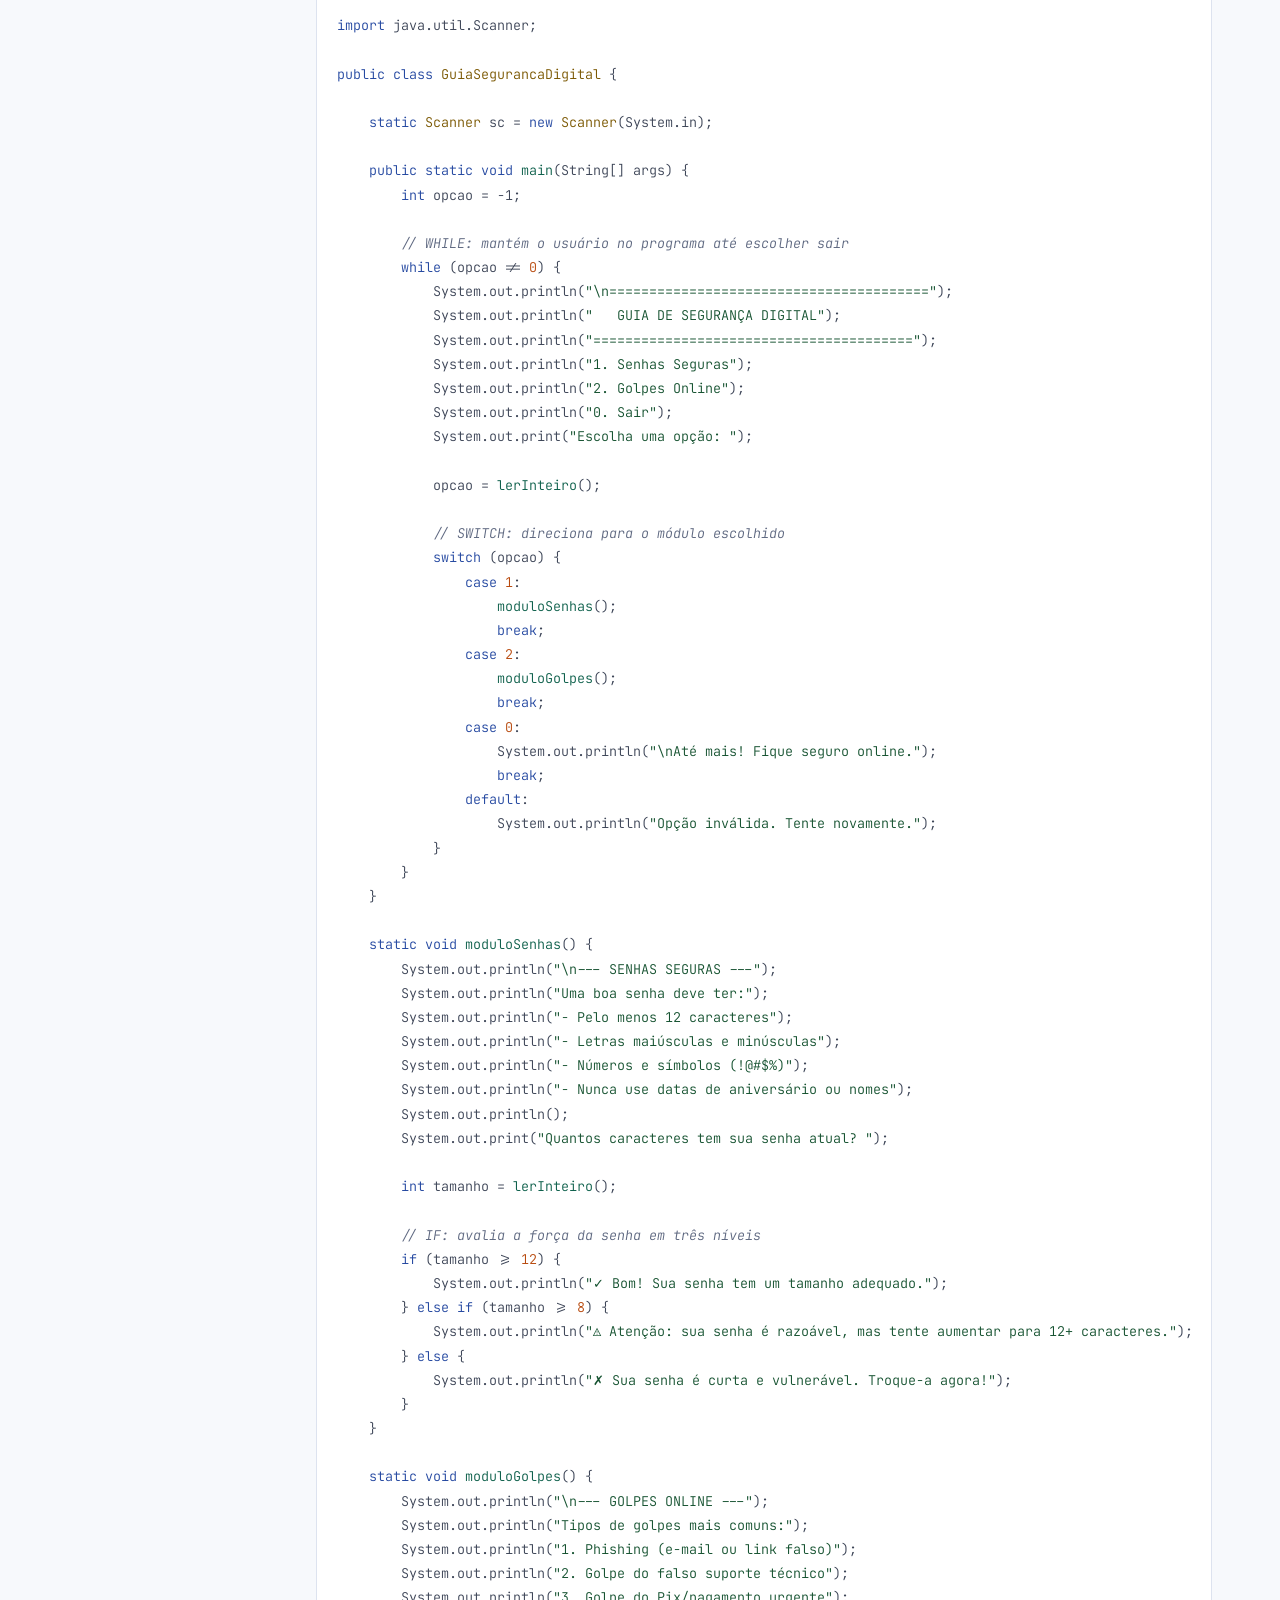
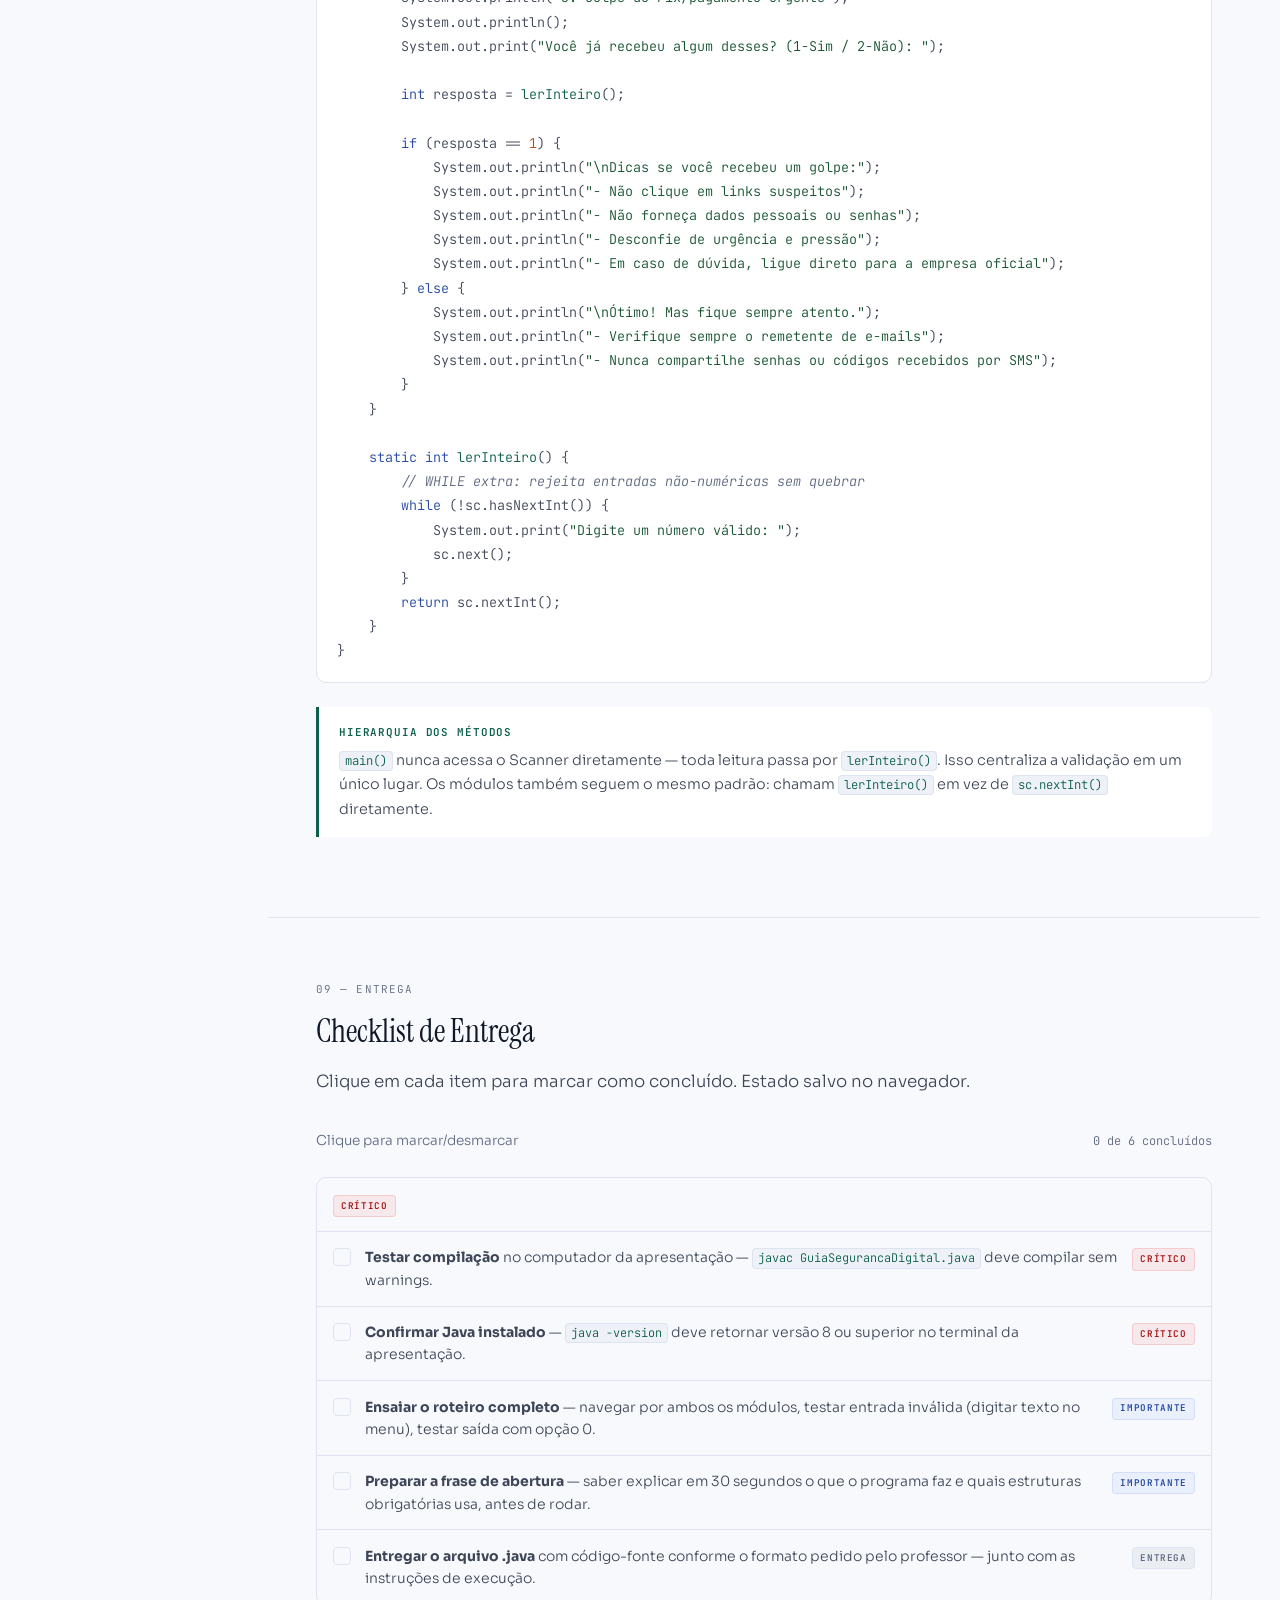
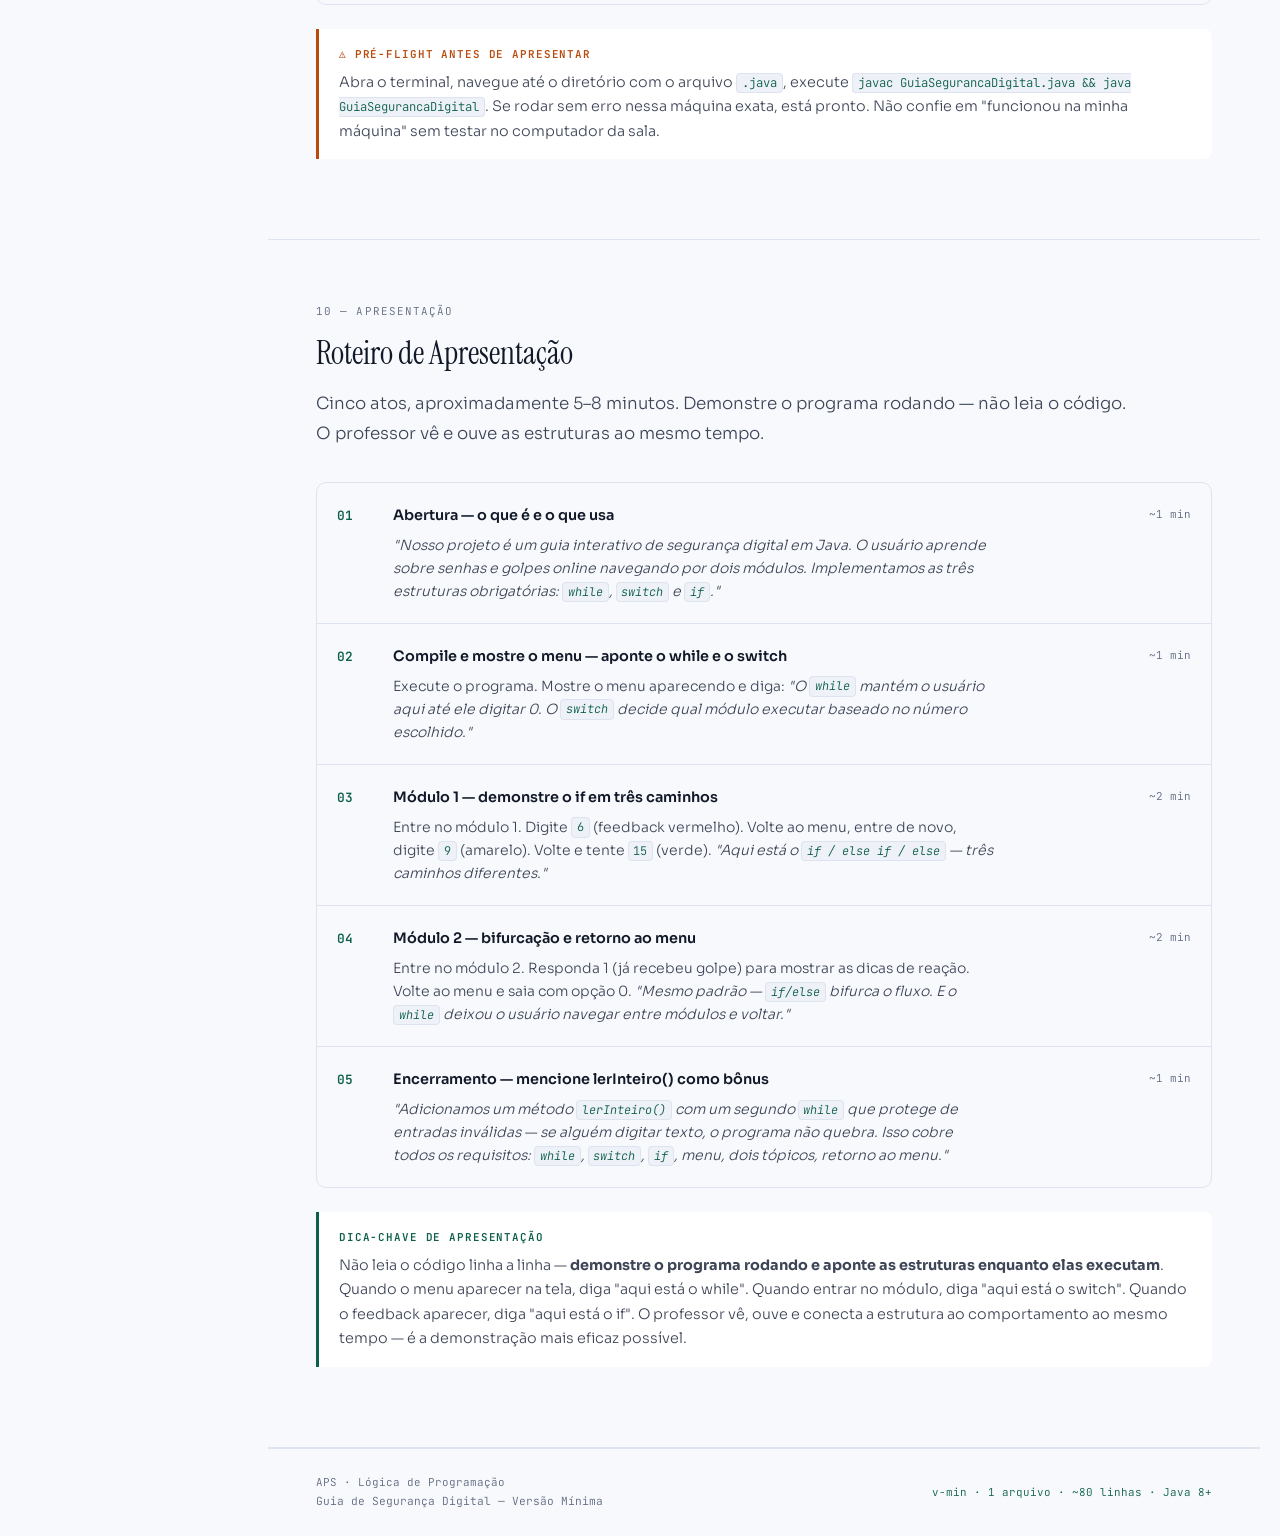
==== commit 8c80a691: "Update index.html" ====
--- a/index.html
+++ b/index.html
@@ -1,1170 +1,2172 @@
 <!DOCTYPE html>
-<html lang="en">
+<html lang="pt-BR" data-theme="dark">
 <head>
-    <meta charset="UTF-8">
-    <meta name="viewport" content="width=device-width, initial-scale=1.0">
-    <title>The Incredibly Mundane Quest</title>
-    <style>
-        * {
-            margin: 0;
-            padding: 0;
-            box-sizing: border-box;
-        }
-
-        body {
-            font-family: 'Courier New', monospace;
-            background: linear-gradient(135deg, #4c1d95 0%, #1e3a8a 50%, #312e81 100%);
-            min-height: 100vh;
-            padding: 1rem 2rem;
-            color: #e0e7ff;
-        }
-
-        .container {
-            max-width: 56rem;
-            margin: 0 auto;
-        }
-
-        .achievement-popup {
-            position: fixed;
-            top: 1rem;
-            right: 1rem;
-            padding: 1rem;
-            border-radius: 0.5rem;
-            box-shadow: 0 20px 25px -5px rgba(0, 0, 0, 0.5);
-            z-index: 50;
-            border: 4px solid;
-            display: flex;
-            align-items: center;
-            gap: 0.5rem;
-            animation: slideIn 0.3s ease-out;
-        }
-
-        .achievement-popup.normal {
-            background-color: #eab308;
-            border-color: #facc15;
-            color: #000;
-            animation: pulse 0.5s ease-in-out infinite;
-        }
-
-        .achievement-popup.ultimate {
-            background: linear-gradient(to right, #9333ea, #ec4899);
-            border-color: #d8b4fe;
-            color: #fff;
-            animation: bounce 0.6s ease-in-out infinite;
-        }
-
-        @keyframes slideIn {
-            from {
-                transform: translateX(400px);
-                opacity: 0;
-            }
-            to {
-                transform: translateX(0);
-                opacity: 1;
+<meta charset="UTF-8">
+<meta name="viewport" content="width=device-width, initial-scale=1.0">
+<title>APS — Guia de Segurança Digital · Versão Mínima</title>
+<!-- Anti-flash: aplica tema + modo daltônico antes do primeiro paint -->
+<script>
+(function(){
+  var t=localStorage.getItem('aps-theme');
+  var cb=localStorage.getItem('aps-cb')==='true';
+  var pref=window.matchMedia('(prefers-color-scheme:light)').matches?'light':'dark';
+  document.documentElement.setAttribute('data-theme',t||pref);
+  if(cb) document.documentElement.setAttribute('data-colorblind','true');
+})();
+</script>
+<link rel="preconnect" href="https://fonts.googleapis.com">
+<link href="https://fonts.googleapis.com/css2?family=Instrument+Serif:ital@0;1&family=JetBrains+Mono:wght@400;600&family=Sora:wght@300;400;500;600&display=swap" rel="stylesheet">
+<style>
+
+/* ═══════════════════════════════════════════════════════
+   1. THEME TOKENS — 6 TEMAS
+   ═══════════════════════════════════════════════════════ */
+
+:root, [data-theme="dark"] {
+  --bg:        #0d0f12;
+  --bg2:       #13161b;
+  --bg3:       #1a1e26;
+  --border:    #252932;
+  --text:      #c8cdd8;
+  --text-dim:  #7e8599;
+  --text-head: #e8ecf4;
+  --accent:    #4af0c4;
+  --accent2:   #f0894a;
+  --accent3:   #7a9cf0;
+  --accent4:   #f0d44a;
+  --danger:    #f05a5a;
+  --success:   #4af090;
+  --serif:     'Instrument Serif', Georgia, serif;
+  --mono:      'JetBrains Mono', 'Fira Code', monospace;
+  --sans:      'Sora', system-ui, sans-serif;
+  --radius:    8px;
+  --glow:      0 0 28px rgba(74,240,196,0.10);
+  --shadow:    0 2px 20px rgba(0,0,0,0.40);
+  --noise:     0.025;
+}
+
+[data-theme="nord"] {
+  --bg:#2e3440; --bg2:#3b4252; --bg3:#434c5e; --border:#4c566a;
+  --text:#d8dee9; --text-dim:#9aa5bb; --text-head:#eceff4;
+  --accent:#88c0d0; --accent2:#d08770; --accent3:#81a1c1; --accent4:#ebcb8b;
+  --danger:#bf616a; --success:#a3be8c;
+  --glow:0 0 28px rgba(136,192,208,0.12); --shadow:0 2px 20px rgba(0,0,0,0.25);
+  --noise:0.015;
+}
+
+[data-theme="tokyo"] {
+  --bg:#1a1b26; --bg2:#24283b; --bg3:#292e42; --border:#33395a;
+  --text:#a9b1d6; --text-dim:#8087a8; --text-head:#c0caf5;
+  --accent:#7aa2f7; --accent2:#ff9e64; --accent3:#9ece6a; --accent4:#e0af68;
+  --danger:#f7768e; --success:#9ece6a;
+  --glow:0 0 28px rgba(122,162,247,0.12); --shadow:0 2px 20px rgba(0,0,0,0.30);
+  --noise:0.018;
+}
+
+[data-theme="catppuccin"] {
+  --bg:#1e1e2e; --bg2:#313244; --bg3:#45475a; --border:#585b70;
+  --text:#cdd6f4; --text-dim:#9399b2; --text-head:#cdd6f4;
+  --accent:#89dceb; --accent2:#fab387; --accent3:#89b4fa; --accent4:#f9e2af;
+  --danger:#f38ba8; --success:#a6e3a1;
+  --glow:0 0 28px rgba(137,220,235,0.12); --shadow:0 2px 20px rgba(0,0,0,0.35);
+  --noise:0.018;
+}
+
+[data-theme="light"] {
+  --bg:#f7f9fc; --bg2:#ffffff; --bg3:#eef1f7; --border:#dde3ef;
+  --text:#3d4557; --text-dim:#5e6880; --text-head:#111828;
+  --accent:#0c5f4a; --accent2:#b84a0e; --accent3:#2347a0; --accent4:#7a5700;
+  --danger:#a61414; --success:#155230;
+  --glow:0 0 28px rgba(12,95,74,0.08); --shadow:0 2px 20px rgba(0,0,0,0.08);
+  --noise:0.008;
+}
+
+[data-theme="hc"] {
+  --bg:#000000; --bg2:#0a0a0a; --bg3:#141414; --border:#555555;
+  --text:#ffffff; --text-dim:#bbbbbb; --text-head:#ffffff;
+  --accent:#00ffe0; --accent2:#ff8800; --accent3:#6699ff; --accent4:#ffee00;
+  --danger:#ff4444; --success:#00ff66;
+  --glow:0 0 24px rgba(0,255,224,0.30); --shadow:0 2px 16px rgba(0,0,0,0.9);
+  --noise:0;
+}
+
+/* ── Paleta Paul Tol — segura para daltonismo ── */
+[data-colorblind="true"] {
+  --accent:   #0077bb;
+  --accent2:  #ee7733;
+  --accent3:  #33bbee;
+  --accent4:  #ddcc77;
+  --success:  #009988;
+  --danger:   #cc3311;
+}
+[data-colorblind="true"]:not([data-theme="light"]):not([data-theme="hc"]) {
+  --glow: 0 0 28px rgba(0,119,187,0.15);
+}
+
+/* ═══════════════════════════════════════════════════════
+   2. RESET & BASE
+   ═══════════════════════════════════════════════════════ */
+*, *::before, *::after { box-sizing: border-box; margin: 0; padding: 0; }
+html { scroll-behavior: smooth; font-size: 16px; }
+
+body {
+  background: var(--bg);
+  color: var(--text);
+  font-family: var(--sans);
+  font-weight: 300;
+  line-height: 1.75;
+  -webkit-font-smoothing: antialiased;
+  transition: background 0.22s ease, color 0.22s ease;
+}
+
+body::before {
+  content: '';
+  position: fixed; inset: 0; z-index: 0;
+  opacity: var(--noise);
+  background-image: url("data:image/svg+xml,%3Csvg viewBox='0 0 200 200' xmlns='http://www.w3.org/2000/svg'%3E%3Cfilter id='n'%3E%3CfeTurbulence type='fractalNoise' baseFrequency='0.9' numOctaves='4' stitchTiles='stitch'/%3E%3C/filter%3E%3Crect width='100%25' height='100%25' filter='url(%23n)'/%3E%3C/svg%3E");
+  pointer-events: none;
+  transition: opacity 0.22s;
+}
+
+.sr-only {
+  position: absolute; width:1px; height:1px; padding:0; margin:-1px;
+  overflow:hidden; clip:rect(0,0,0,0); white-space:nowrap; border:0;
+}
+
+:focus-visible {
+  outline: 2.5px solid var(--accent);
+  outline-offset: 3px;
+  border-radius: 3px;
+}
+
+/* ═══════════════════════════════════════════════════════
+   3. PROGRESS BAR
+   ═══════════════════════════════════════════════════════ */
+#progress-bar {
+  position: fixed; top:0; left:0;
+  height: 2.5px; width: 0%;
+  background: linear-gradient(90deg, var(--accent), var(--accent3));
+  z-index: 200;
+  transition: width 0.08s linear;
+  pointer-events: none;
+}
+
+/* ═══════════════════════════════════════════════════════
+   4. SKIP LINK
+   ═══════════════════════════════════════════════════════ */
+.skip-link {
+  position: fixed; top: -100%; left: 1rem; z-index: 9999;
+  background: var(--accent); color: var(--bg);
+  font-family: var(--mono); font-size: 0.78rem; font-weight: 600;
+  padding: 0.6rem 1.1rem;
+  border-radius: 0 0 var(--radius) var(--radius);
+  text-decoration: none; letter-spacing: 0.04em;
+  transition: top 0.12s ease; box-shadow: var(--shadow);
+}
+.skip-link:focus { top: 0; }
+
+/* ═══════════════════════════════════════════════════════
+   5. MOBILE HEADER
+   ═══════════════════════════════════════════════════════ */
+.mobile-header {
+  display: none;
+  position: sticky; top: 0; z-index: 110;
+  background: var(--bg);
+  border-bottom: 1px solid var(--border);
+  padding: 0.8rem 1.25rem;
+  align-items: center;
+  justify-content: space-between;
+  transition: background 0.22s;
+}
+.mobile-title {
+  font-family: var(--mono); font-size: 0.68rem;
+  color: var(--accent); letter-spacing: 0.1em; text-transform: uppercase;
+}
+.hamburger {
+  background: none; border: 1px solid var(--border);
+  border-radius: var(--radius);
+  padding: 0.45rem 0.55rem; cursor: pointer;
+  color: var(--text);
+  display: flex; flex-direction: column; gap: 4px; align-items: center;
+  transition: border-color 0.15s, color 0.15s;
+}
+.hamburger:hover { border-color: var(--accent); color: var(--accent); }
+.hamburger span {
+  display: block; width: 17px; height: 1.5px;
+  background: currentColor;
+  transition: transform 0.2s ease, opacity 0.2s;
+  transform-origin: center;
+}
+.hamburger.active span:nth-child(1) { transform: translateY(5.5px) rotate(45deg); }
+.hamburger.active span:nth-child(2) { opacity: 0; }
+.hamburger.active span:nth-child(3) { transform: translateY(-5.5px) rotate(-45deg); }
+
+#sidebar-overlay {
+  display: none; position: fixed; inset: 0;
+  background: rgba(0,0,0,0.6); z-index: 90;
+  backdrop-filter: blur(3px);
+}
+#sidebar-overlay.visible { display: block; }
+
+/* ═══════════════════════════════════════════════════════
+   6. LAYOUT
+   ═══════════════════════════════════════════════════════ */
+.layout {
+  display: grid;
+  grid-template-columns: 248px 1fr;
+  min-height: 100vh;
+  position: relative; z-index: 1;
+  max-width: 1240px;
+  margin: 0 auto;
+}
+
+/* ═══════════════════════════════════════════════════════
+   7. SIDEBAR
+   ═══════════════════════════════════════════════════════ */
+.sidebar {
+  position: sticky; top: 0;
+  height: 100vh; overflow-y: auto;
+  padding: 2rem 1.25rem;
+  border-right: 1px solid var(--border);
+  display: flex; flex-direction: column; gap: 0.15rem;
+  background: var(--bg);
+  z-index: 99;
+  transition: transform 0.25s ease, background 0.22s;
+  scrollbar-width: thin;
+  scrollbar-color: var(--border) transparent;
+}
+.sidebar::-webkit-scrollbar { width: 3px; }
+.sidebar::-webkit-scrollbar-track { background: transparent; }
+.sidebar::-webkit-scrollbar-thumb { background: var(--border); border-radius: 2px; }
+
+.sidebar-logo {
+  font-family: var(--mono);
+  font-size: 0.68rem; font-weight: 600;
+  color: var(--accent); letter-spacing: 0.12em;
+  text-transform: uppercase;
+  margin-bottom: 1rem;
+  padding-bottom: 1rem;
+  border-bottom: 1px solid var(--border);
+  line-height: 1.7;
+}
+.sidebar-logo span { color: var(--text-dim); }
+
+/* ── Theme switcher: grid 3×2 ── */
+.theme-switcher {
+  display: grid;
+  grid-template-columns: 1fr 1fr 1fr;
+  gap: 0.3rem;
+  margin-bottom: 0.5rem;
+}
+
+.theme-btn {
+  padding: 0.3rem 0.2rem;
+  font-family: var(--mono);
+  font-size: 0.55rem; letter-spacing: 0.06em;
+  text-transform: uppercase;
+  border-radius: 5px; cursor: pointer;
+  border: 1px solid var(--border);
+  background: var(--bg2); color: var(--text-dim);
+  transition: all 0.15s;
+  display: flex; align-items: center; justify-content: center;
+  gap: 0.2rem; white-space: nowrap;
+}
+.theme-btn:hover { color: var(--text-head); border-color: var(--accent); background: var(--bg3); }
+.theme-btn.active {
+  background: var(--accent); border-color: var(--accent);
+  color: var(--bg); font-weight: 600;
+}
+
+/* ── Colorblind toggle ── */
+.cb-toggle {
+  width: 100%;
+  display: flex; align-items: center; gap: 0.5rem;
+  padding: 0.38rem 0.6rem;
+  font-family: var(--mono); font-size: 0.6rem;
+  letter-spacing: 0.07em; text-transform: uppercase;
+  border-radius: 5px; cursor: pointer;
+  border: 1px solid var(--border);
+  background: var(--bg2); color: var(--text-dim);
+  transition: all 0.15s;
+  margin-bottom: 0.75rem;
+}
+.cb-toggle:hover { border-color: var(--accent3); color: var(--text-head); background: var(--bg3); }
+.cb-toggle.active {
+  border-color: var(--accent3); color: var(--accent3);
+  background: rgba(122,156,240,0.08);
+}
+.cb-dot {
+  width: 10px; height: 10px; border-radius: 50%;
+  background: linear-gradient(135deg, #cc3311 50%, #009988 50%);
+  flex-shrink: 0;
+}
+
+.sidebar-nav-label {
+  font-family: var(--mono); font-size: 0.6rem;
+  color: var(--text-dim); letter-spacing: 0.1em;
+  text-transform: uppercase; padding: 0.5rem 0 0.3rem 0.4rem;
+}
+
+.nav-link {
+  display: block; padding: 0.38rem 0.55rem;
+  border-radius: 5px; text-decoration: none;
+  font-family: var(--mono); font-size: 0.68rem;
+  color: var(--text-dim); letter-spacing: 0.02em;
+  transition: background 0.12s, color 0.12s;
+  line-height: 1.5;
+}
+.nav-link:hover { background: var(--bg3); color: var(--text-head); }
+.nav-link.active { background: var(--bg3); color: var(--accent); }
+
+.sidebar-footer {
+  margin-top: auto; padding-top: 1.25rem;
+  border-top: 1px solid var(--border);
+  font-family: var(--mono); font-size: 0.62rem;
+  color: var(--text-dim); line-height: 1.8;
+}
+.sidebar-footer strong { color: var(--text); }
+
+/* ═══════════════════════════════════════════════════════
+   8. MAIN CONTENT
+   ═══════════════════════════════════════════════════════ */
+main {
+  padding: 0;
+  min-width: 0;
+  display: flex; flex-direction: column;
+}
+
+/* ── Section fade-in ── */
+.section {
+  opacity: 0;
+  transform: translateY(12px);
+  transition: opacity 0.45s ease, transform 0.45s ease;
+}
+.section.visible { opacity: 1; transform: translateY(0); }
+
+.content-section {
+  padding: 3.5rem 3rem 3.5rem;
+  border-bottom: 1px solid var(--border);
+}
+
+.section-num {
+  display: inline-block;
+  font-family: var(--mono); font-size: 0.68rem;
+  color: var(--text-dim); letter-spacing: 0.1em;
+  text-transform: uppercase; margin-bottom: 0.75rem;
+}
+
+h2 {
+  font-family: var(--serif); font-size: 2rem;
+  font-weight: 400; color: var(--text-head);
+  line-height: 1.25; margin-bottom: 1rem;
+}
+
+h3 {
+  font-family: var(--sans); font-size: 1.05rem;
+  font-weight: 600; color: var(--text-head);
+  margin: 2rem 0 0.75rem;
+}
+
+.section-lead {
+  font-size: 1.05rem; color: var(--text);
+  max-width: 68ch; line-height: 1.8;
+  margin-bottom: 2rem;
+}
+
+p { margin-bottom: 1rem; max-width: 72ch; }
+p:last-child { margin-bottom: 0; }
+
+code {
+  font-family: var(--mono); font-size: 0.85em;
+  background: var(--bg3); border: 1px solid var(--border);
+  border-radius: 4px; padding: 0.1em 0.4em;
+  color: var(--accent);
+}
+
+/* ═══════════════════════════════════════════════════════
+   9. HERO
+   ═══════════════════════════════════════════════════════ */
+.hero {
+  padding: 4rem 3rem 3.5rem;
+  border-bottom: 1px solid var(--border);
+  position: relative; overflow: hidden;
+}
+.hero::before {
+  content: '';
+  position: absolute; inset: 0; z-index: 0;
+  background: radial-gradient(ellipse 60% 50% at 80% 50%, rgba(74,240,196,0.04) 0%, transparent 70%);
+  pointer-events: none;
+}
+.hero > * { position: relative; z-index: 1; }
+
+.hero-badge {
+  display: inline-flex; align-items: center; gap: 0.5rem;
+  font-family: var(--mono); font-size: 0.7rem;
+  letter-spacing: 0.1em; text-transform: uppercase;
+  color: var(--accent); background: rgba(74,240,196,0.07);
+  border: 1px solid rgba(74,240,196,0.2);
+  border-radius: 999px; padding: 0.3rem 0.85rem;
+  margin-bottom: 1.5rem;
+}
+
+.hero h1 {
+  font-family: var(--serif); font-size: 2.9rem;
+  font-weight: 400; color: var(--text-head);
+  line-height: 1.15; margin-bottom: 1rem;
+}
+.hero h1 em { font-style: italic; color: var(--accent); }
+
+.hero-sub {
+  font-size: 1.05rem; color: var(--text); max-width: 58ch;
+  line-height: 1.8; margin-bottom: 2rem;
+}
+
+.hero-chips {
+  display: flex; flex-wrap: wrap; gap: 0.5rem;
+  margin-bottom: 2rem;
+}
+.chip {
+  display: inline-flex; align-items: center; gap: 0.35rem;
+  font-family: var(--mono); font-size: 0.7rem;
+  color: var(--text-dim); background: var(--bg3);
+  border: 1px solid var(--border); border-radius: 6px;
+  padding: 0.3rem 0.7rem;
+}
+.chip-accent { color: var(--accent); border-color: rgba(74,240,196,0.2); background: rgba(74,240,196,0.05); }
+.chip-blue   { color: var(--accent3); border-color: rgba(122,156,240,0.2); background: rgba(122,156,240,0.05); }
+.chip-green  { color: var(--success); border-color: rgba(74,240,144,0.2); background: rgba(74,240,144,0.05); }
+
+.hero-cta {
+  display: inline-flex; align-items: center; gap: 0.5rem;
+  font-family: var(--mono); font-size: 0.78rem; font-weight: 600;
+  letter-spacing: 0.06em; text-transform: uppercase;
+  background: var(--accent); color: var(--bg);
+  border: none; border-radius: var(--radius);
+  padding: 0.7rem 1.4rem; cursor: pointer;
+  text-decoration: none;
+  transition: opacity 0.15s, transform 0.15s;
+  box-shadow: var(--glow);
+}
+.hero-cta:hover { opacity: 0.88; transform: translateY(-1px); }
+
+/* ── Mini terminal preview in hero ── */
+.hero-terminal {
+  margin-top: 2.5rem;
+  background: var(--bg2);
+  border: 1px solid var(--border);
+  border-radius: 10px;
+  overflow: hidden;
+  max-width: 480px;
+  box-shadow: var(--shadow);
+}
+.hero-terminal-bar {
+  display: flex; align-items: center; gap: 0.45rem;
+  padding: 0.6rem 0.9rem;
+  border-bottom: 1px solid var(--border);
+  background: var(--bg3);
+}
+.tbar-dot {
+  width: 10px; height: 10px; border-radius: 50%;
+}
+.tbar-dot-r { background: var(--danger); opacity: 0.7; }
+.tbar-dot-y { background: var(--accent4); opacity: 0.7; }
+.tbar-dot-g { background: var(--success); opacity: 0.7; }
+.tbar-title {
+  font-family: var(--mono); font-size: 0.62rem;
+  color: var(--text-dim); letter-spacing: 0.05em; margin-left: auto;
+}
+.hero-terminal-body {
+  padding: 1rem 1.25rem;
+  font-family: var(--mono); font-size: 0.78rem;
+  line-height: 1.85;
+}
+.t-prompt { color: var(--accent); }
+.t-cmd { color: var(--text-head); }
+.t-border { color: var(--text-dim); }
+.t-title { color: var(--accent4); font-weight: 600; }
+.t-opt { color: var(--text); }
+.t-dim { color: var(--text-dim); }
+.t-success { color: var(--success); }
+.t-warn { color: var(--accent2); }
+.t-danger { color: var(--danger); }
+.t-cursor {
+  display: inline-block; width: 8px; height: 14px;
+  background: var(--accent); border-radius: 1px;
+  opacity: 0.7; animation: blink 1.1s step-end infinite;
+  vertical-align: text-bottom; margin-left: 2px;
+}
+@keyframes blink { 50% { opacity: 0; } }
+
+/* ═══════════════════════════════════════════════════════
+   10. REQUISITOS TABLE
+   ═══════════════════════════════════════════════════════ */
+.req-table {
+  width: 100%; border-collapse: collapse;
+  font-family: var(--sans); font-size: 0.87rem;
+  margin: 1.5rem 0;
+}
+.req-table th {
+  font-family: var(--mono); font-size: 0.68rem;
+  letter-spacing: 0.08em; text-transform: uppercase;
+  color: var(--text-dim); font-weight: 600;
+  padding: 0.6rem 0.9rem; text-align: left;
+  border-bottom: 1px solid var(--border);
+}
+.req-table td {
+  padding: 0.75rem 0.9rem;
+  border-bottom: 1px solid var(--border);
+  vertical-align: top; line-height: 1.6;
+}
+.req-table tr:last-child td { border-bottom: none; }
+.req-table tr:hover td { background: var(--bg3); }
+
+.badge {
+  display: inline-flex; align-items: center;
+  font-family: var(--mono); font-size: 0.62rem;
+  font-weight: 600; letter-spacing: 0.08em;
+  text-transform: uppercase; border-radius: 4px;
+  padding: 0.15rem 0.5rem; white-space: nowrap;
+}
+.badge-req   { background: rgba(74,240,196,0.10); color: var(--accent);  border: 1px solid rgba(74,240,196,0.25); }
+.badge-extra { background: rgba(122,156,240,0.10); color: var(--accent3); border: 1px solid rgba(122,156,240,0.25); }
+.badge-ok    { background: rgba(74,240,144,0.10); color: var(--success); border: 1px solid rgba(74,240,144,0.25); }
+
+.req-check { color: var(--success); font-size: 0.85rem; }
+
+/* ═══════════════════════════════════════════════════════
+   11. MÓDULO CARDS
+   ═══════════════════════════════════════════════════════ */
+.module-grid {
+  display: grid;
+  grid-template-columns: 1fr 1fr;
+  gap: 1rem;
+  margin: 1.5rem 0;
+}
+
+.module-card {
+  background: var(--bg2);
+  border: 1px solid var(--border);
+  border-radius: 10px;
+  padding: 1.5rem;
+  transition: border-color 0.2s, background 0.2s;
+}
+.module-card:hover { border-color: var(--accent); background: var(--bg3); }
+.module-card.mod-accent { border-left: 3px solid var(--accent); }
+.module-card.mod-blue   { border-left: 3px solid var(--accent3); }
+
+.mod-num {
+  font-family: var(--mono); font-size: 0.68rem;
+  color: var(--text-dim); letter-spacing: 0.08em;
+  text-transform: uppercase; margin-bottom: 0.5rem;
+}
+.mod-title {
+  font-family: var(--sans); font-size: 1.05rem;
+  font-weight: 600; color: var(--text-head);
+  margin-bottom: 0.75rem;
+}
+.mod-desc {
+  font-size: 0.9rem; color: var(--text); line-height: 1.7;
+  margin-bottom: 1rem;
+}
+.mod-features {
+  list-style: none; display: flex; flex-direction: column; gap: 0.35rem;
+}
+.mod-features li {
+  font-family: var(--mono); font-size: 0.75rem;
+  color: var(--text-dim); padding-left: 1.1rem;
+  position: relative;
+}
+.mod-features li::before {
+  content: '›';
+  position: absolute; left: 0;
+  color: var(--accent);
+}
+.mod-tag {
+  display: inline-flex; align-items: center; gap: 0.3rem;
+  font-family: var(--mono); font-size: 0.62rem;
+  border-radius: 4px; padding: 0.15rem 0.5rem;
+  text-transform: uppercase; letter-spacing: 0.06em;
+}
+.tag-guide { background: rgba(74,240,196,0.07); color: var(--accent); border: 1px solid rgba(74,240,196,0.18); }
+.tag-blue  { background: rgba(122,156,240,0.07); color: var(--accent3); border: 1px solid rgba(122,156,240,0.18); }
+
+/* ═══════════════════════════════════════════════════════
+   12. ESTRUTURAS
+   ═══════════════════════════════════════════════════════ */
+.struct-grid {
+  display: grid;
+  grid-template-columns: 1fr 1fr;
+  gap: 1rem;
+  margin: 1.5rem 0;
+}
+
+.struct-item {
+  background: var(--bg2);
+  border: 1px solid var(--border);
+  border-radius: 10px;
+  padding: 1.25rem 1.4rem;
+  transition: border-color 0.2s;
+}
+.struct-item:hover { border-color: var(--accent); }
+
+.struct-name {
+  font-family: var(--mono); font-size: 0.95rem;
+  color: var(--accent); font-weight: 600;
+  display: flex; align-items: center; gap: 0.6rem;
+  margin-bottom: 0.35rem;
+  flex-wrap: wrap;
+}
+.struct-location {
+  font-family: var(--mono); font-size: 0.7rem;
+  color: var(--text-dim); margin-bottom: 0.75rem;
+}
+.struct-desc {
+  font-size: 0.875rem; color: var(--text); line-height: 1.7;
+}
+.struct-badge {
+  font-family: var(--mono); font-size: 0.58rem;
+  font-weight: 600; letter-spacing: 0.08em;
+  text-transform: uppercase; border-radius: 4px;
+  padding: 0.12rem 0.45rem;
+}
+.badge-obrig {
+  background: rgba(74,240,196,0.1); color: var(--accent);
+  border: 1px solid rgba(74,240,196,0.25);
+}
+
+/* ═══════════════════════════════════════════════════════
+   13. CODE BLOCKS
+   ═══════════════════════════════════════════════════════ */
+.code-wrap {
+  position: relative;
+  background: var(--bg2);
+  border: 1px solid var(--border);
+  border-radius: 10px;
+  overflow: hidden;
+  margin: 1.5rem 0;
+}
+
+.code-label {
+  display: block;
+  font-family: var(--mono); font-size: 0.65rem;
+  letter-spacing: 0.08em; text-transform: uppercase;
+  color: var(--text-dim);
+  padding: 0.6rem 1rem;
+  border-bottom: 1px solid var(--border);
+  background: var(--bg3);
+}
+
+.copy-btn {
+  position: absolute; top: 0.55rem; right: 0.6rem;
+  display: flex; align-items: center; gap: 0.4rem;
+  font-family: var(--mono); font-size: 0.62rem;
+  color: var(--text-dim); background: var(--bg3);
+  border: 1px solid var(--border); border-radius: 5px;
+  padding: 0.28rem 0.6rem; cursor: pointer;
+  transition: border-color 0.15s, color 0.15s;
+}
+.copy-btn:hover { border-color: var(--accent); color: var(--accent); }
+.copy-btn.copied { color: var(--success); border-color: var(--success); }
+
+pre {
+  font-family: var(--mono); font-size: 0.84rem;
+  line-height: 1.8; color: var(--text);
+  padding: 1.2rem 1.25rem;
+  overflow-x: auto;
+  tab-size: 4;
+}
+
+/* syntax spans */
+.kw  { color: var(--accent3); }
+.fn  { color: var(--accent); }
+.cls { color: var(--accent4); }
+.str { color: var(--success); }
+.num { color: var(--accent2); }
+.cm  { color: var(--text-dim); font-style: italic; }
+
+/* arch-box spans (like v25) */
+.c-accent { color: var(--accent); }
+.c-blue   { color: var(--accent3); }
+.c-orange { color: var(--accent2); }
+.c-yellow { color: var(--accent4); }
+.c-dim    { color: var(--text-dim); }
+.c-green  { color: var(--success); }
+
+/* ── Arch box (styled code block for architecture diagram) ── */
+.arch-box {
+  background: var(--bg2);
+  border: 1px solid var(--border);
+  border-radius: 10px;
+  padding: 1.5rem 1.5rem 1.5rem;
+  font-family: var(--mono); font-size: 0.82rem;
+  line-height: 2; color: var(--text);
+  overflow-x: auto;
+  white-space: pre;
+  margin: 1.5rem 0;
+  tab-size: 2;
+}
+
+/* ═══════════════════════════════════════════════════════
+   14. TERMINAL OUTPUT BLOCK
+   ═══════════════════════════════════════════════════════ */
+.term-box {
+  background: var(--bg2);
+  border: 1px solid var(--border);
+  border-radius: 10px;
+  overflow: hidden;
+  margin: 1.5rem 0;
+}
+.term-bar {
+  display: flex; align-items: center; gap: 0.45rem;
+  padding: 0.55rem 0.9rem;
+  border-bottom: 1px solid var(--border);
+  background: var(--bg3);
+}
+.term-bar-title {
+  font-family: var(--mono); font-size: 0.62rem;
+  color: var(--text-dim); margin-left: 0.5rem; letter-spacing: 0.05em;
+}
+.term-body {
+  padding: 1rem 1.25rem;
+  font-family: var(--mono); font-size: 0.82rem;
+  line-height: 1.85; overflow-x: auto; white-space: pre;
+}
+/* terminal color spans */
+.t-box  { color: var(--text-dim); }
+.t-head { color: var(--accent4); font-weight: 600; }
+.t-acc  { color: var(--accent); }
+.t-key  { color: var(--accent3); }
+.t-val  { color: var(--text-head); }
+.t-pts  { color: var(--success); font-weight: 600; }
+.t-ask  { color: var(--accent2); }
+.t-in   { color: var(--text-head); }
+.t-ok   { color: var(--success); }
+.t-bad  { color: var(--danger); }
+.t-mid  { color: var(--accent4); }
+
+/* ═══════════════════════════════════════════════════════
+   15. FLOW DIAGRAM
+   ═══════════════════════════════════════════════════════ */
+.flow-diagram {
+  background: var(--bg2);
+  border: 1px solid var(--border);
+  border-radius: 10px;
+  padding: 2.25rem 1.5rem 2rem;
+  overflow-x: auto;
+  margin: 1.5rem 0;
+}
+
+.flow-wrap {
+  display: flex;
+  flex-direction: column;
+  align-items: center;
+  min-width: 580px;
+  gap: 0;
+}
+
+.flow-node {
+  background: var(--bg3);
+  border: 1px solid var(--border);
+  border-radius: 8px;
+  padding: 0.7rem 1.4rem;
+  text-align: center;
+  font-family: var(--mono);
+  font-size: 0.82rem;
+  color: var(--text-head);
+  white-space: nowrap;
+}
+
+.flow-node-start {
+  border-radius: 999px;
+  font-size: 0.7rem;
+  color: var(--text-dim);
+  letter-spacing: 0.1em;
+  text-transform: uppercase;
+  background: transparent;
+  border-color: var(--text-dim);
+  padding: 0.35rem 1.4rem;
+}
+
+.flow-node-menu {
+  border-color: var(--accent);
+  background: rgba(74,240,196,0.04);
+  box-shadow: 0 0 0 1px rgba(74,240,196,0.12), 0 0 20px rgba(74,240,196,0.04);
+  min-width: 270px;
+}
+.flow-node-menu .flow-node-title {
+  font-size: 0.88rem; font-weight: 600;
+  color: var(--text-head); margin-bottom: 0.3rem;
+}
+.flow-node-menu .flow-node-sub {
+  font-size: 0.72rem; color: var(--accent);
+}
+
+.flow-conn-v {
+  width: 1.5px; height: 28px;
+  background: var(--border);
+}
+.flow-conn-v-sm {
+  width: 1.5px; height: 20px;
+  background: var(--border);
+}
+
+/* ── Branches ── */
+.flow-branches-container {
+  width: 100%;
+  position: relative;
+  margin-top: 0;
+}
+
+.flow-branches-hline {
+  position: absolute; top: 0;
+  left: 10%; right: 10%;
+  height: 1.5px;
+  background: var(--border);
+}
+
+.flow-branches {
+  display: flex;
+  justify-content: center;
+  align-items: flex-start;
+  gap: 8px;
+  width: 100%;
+}
+
+.flow-branch {
+  display: flex;
+  flex-direction: column;
+  align-items: center;
+  flex: 1;
+  min-width: 128px;
+  max-width: 155px;
+  gap: 0;
+}
+
+.flow-opt {
+  display: inline-flex;
+  align-items: center; justify-content: center;
+  border-radius: 999px;
+  border: 1.5px solid var(--accent);
+  background: var(--bg2);
+  color: var(--accent);
+  font-family: var(--mono); font-size: 0.68rem;
+  font-weight: 600; z-index: 2;
+  position: relative; top: -10px;
+  min-width: 22px; height: 22px;
+  padding: 0 0.35rem;
+}
+.flow-opt-exit  { border-color: var(--success); color: var(--success); }
+.flow-opt-other { border-color: var(--text-dim); color: var(--text-dim); font-size: 0.6rem; padding: 0 0.45rem; }
+
+.flow-node-module {
+  border-color: var(--accent3);
+  width: 100%;
+}
+.flow-node-module .flow-node-title {
+  font-size: 0.78rem; font-weight: 600;
+  color: var(--text-head); margin-bottom: 0.25rem;
+}
+.flow-node-module .flow-node-detail {
+  font-size: 0.68rem; color: var(--text-dim);
+}
+
+.flow-node-exit {
+  border-color: var(--success); width: 100%;
+}
+.flow-node-exit .flow-node-title {
+  font-size: 0.78rem; font-weight: 600;
+  color: var(--success); margin-bottom: 0.2rem;
+}
+.flow-node-exit .flow-node-detail {
+  font-size: 0.68rem; color: var(--text-dim);
+}
+
+.flow-node-invalid {
+  border-color: var(--text-dim); width: 100%;
+  opacity: 0.8;
+}
+.flow-node-invalid .flow-node-title {
+  font-size: 0.78rem; color: var(--text-dim);
+  margin-bottom: 0.2rem;
+}
+.flow-node-invalid .flow-node-detail {
+  font-size: 0.68rem; color: var(--text-dim);
+}
+
+.flow-return {
+  margin-top: 10px;
+  font-family: var(--mono); font-size: 0.65rem;
+  color: var(--text-dim);
+  display: flex; align-items: center; gap: 0.3rem;
+}
+.flow-return-arrow { color: var(--accent); font-size: 0.9rem; }
+.flow-no-return {
+  margin-top: 10px; height: 1.2em;
+}
+
+/* ── Legend ── */
+.flow-legend {
+  display: flex; gap: 1.5rem; flex-wrap: wrap;
+  margin-top: 1.25rem;
+  padding-top: 1rem;
+  border-top: 1px solid var(--border);
+}
+.flow-legend-item {
+  display: flex; align-items: center; gap: 0.4rem;
+  font-family: var(--mono); font-size: 0.68rem; color: var(--text-dim);
+}
+.flow-legend-dot {
+  width: 8px; height: 8px; border-radius: 50%;
+}
+
+/* ═══════════════════════════════════════════════════════
+   16. CALLOUTS
+   ═══════════════════════════════════════════════════════ */
+.callout {
+  background: var(--bg2);
+  border-left: 3px solid var(--accent);
+  border-radius: 0 var(--radius) var(--radius) 0;
+  padding: 1rem 1.25rem;
+  font-size: 0.9rem; line-height: 1.7;
+  margin: 1.5rem 0;
+}
+.callout-label {
+  display: block;
+  font-family: var(--mono); font-size: 0.68rem;
+  font-weight: 600; letter-spacing: 0.08em;
+  text-transform: uppercase; color: var(--accent);
+  margin-bottom: 0.4rem;
+}
+.callout.yellow { border-left-color: var(--accent4); }
+.callout.yellow .callout-label { color: var(--accent4); }
+.callout.blue   { border-left-color: var(--accent3); }
+.callout.blue .callout-label { color: var(--accent3); }
+.callout.orange { border-left-color: var(--accent2); }
+.callout.orange .callout-label { color: var(--accent2); }
+.callout.danger { border-left-color: var(--danger); }
+.callout.danger .callout-label { color: var(--danger); }
+.callout.success { border-left-color: var(--success); }
+.callout.success .callout-label { color: var(--success); }
+
+/* ═══════════════════════════════════════════════════════
+   17. TWO-COL
+   ═══════════════════════════════════════════════════════ */
+.two-col {
+  display: grid;
+  grid-template-columns: 1fr 1fr;
+  gap: 1rem;
+  margin: 1.5rem 0;
+}
+
+/* ═══════════════════════════════════════════════════════
+   18. CHECKLIST
+   ═══════════════════════════════════════════════════════ */
+.checklist-wrap {
+  display: flex; flex-direction: column; gap: 0;
+  border: 1px solid var(--border); border-radius: 10px;
+  overflow: hidden; margin: 1.5rem 0;
+}
+
+.cl-item {
+  display: flex; align-items: flex-start; gap: 0.9rem;
+  padding: 0.9rem 1rem;
+  border-bottom: 1px solid var(--border);
+  cursor: pointer;
+  transition: background 0.12s;
+  user-select: none;
+}
+.cl-item:last-child { border-bottom: none; }
+.cl-item:hover { background: var(--bg3); }
+
+.cl-item[aria-checked="true"] { background: rgba(74,240,144,0.04); }
+.cl-item[aria-checked="true"] .cl-text { color: var(--text-dim); text-decoration: line-through; text-decoration-color: var(--success); }
+
+.cl-box {
+  flex-shrink: 0;
+  width: 18px; height: 18px;
+  border: 1.5px solid var(--border);
+  border-radius: 4px;
+  margin-top: 2px;
+  display: flex; align-items: center; justify-content: center;
+  transition: border-color 0.15s, background 0.15s;
+  font-size: 0.7rem; color: transparent;
+}
+.cl-item[aria-checked="true"] .cl-box {
+  background: var(--success); border-color: var(--success); color: var(--bg);
+}
+.cl-item:hover .cl-box { border-color: var(--accent); }
+
+.cl-text {
+  font-size: 0.875rem; line-height: 1.6; flex: 1;
+  transition: color 0.15s;
+}
+.cl-priority {
+  flex-shrink: 0;
+  font-family: var(--mono); font-size: 0.58rem;
+  font-weight: 600; letter-spacing: 0.07em;
+  text-transform: uppercase; border-radius: 4px;
+  padding: 0.12rem 0.45rem; align-self: flex-start;
+  margin-top: 2px;
+}
+.priority-high { background: rgba(240,90,90,0.10); color: var(--danger); border: 1px solid rgba(240,90,90,0.2); }
+.priority-med  { background: rgba(122,156,240,0.10); color: var(--accent3); border: 1px solid rgba(122,156,240,0.2); }
+.priority-low  { background: rgba(126,133,153,0.10); color: var(--text-dim); border: 1px solid var(--border); }
+
+.checklist-header {
+  display: flex; justify-content: space-between; align-items: center;
+  margin-bottom: 0.75rem;
+}
+#checklist-progress {
+  font-family: var(--mono); font-size: 0.75rem; color: var(--text-dim);
+}
+
+/* ═══════════════════════════════════════════════════════
+   19. APRESENTAÇÃO STEPS
+   ═══════════════════════════════════════════════════════ */
+.pres-steps {
+  display: flex; flex-direction: column;
+  border: 1px solid var(--border); border-radius: 10px;
+  overflow: hidden; margin: 1.5rem 0;
+}
+.pres-step {
+  display: grid; grid-template-columns: 2.5rem 1fr auto;
+  gap: 1rem; padding: 1.25rem 1.25rem;
+  border-bottom: 1px solid var(--border);
+  align-items: flex-start; transition: background 0.12s;
+}
+.pres-step:last-child { border-bottom: none; }
+.pres-step:hover { background: var(--bg3); }
+.pres-step-num {
+  font-family: var(--mono); font-size: 0.8rem;
+  color: var(--accent); font-weight: 600;
+  padding-top: 2px;
+}
+.pres-step-title {
+  font-weight: 600; font-size: 0.9rem;
+  color: var(--text-head); margin-bottom: 0.35rem;
+}
+.pres-step-desc {
+  font-size: 0.875rem; color: var(--text);
+  line-height: 1.65; max-width: 60ch;
+}
+.pres-step-time {
+  font-family: var(--mono); font-size: 0.68rem;
+  color: var(--text-dim); white-space: nowrap;
+  padding-top: 2px;
+}
+
+/* ═══════════════════════════════════════════════════════
+   20. FOOTER
+   ═══════════════════════════════════════════════════════ */
+footer {
+  padding: 1.5rem 3rem;
+  display: flex; justify-content: space-between; align-items: center;
+  border-top: 1px solid var(--border);
+  font-family: var(--mono); font-size: 0.68rem;
+  color: var(--text-dim); gap: 1rem; flex-wrap: wrap;
+  margin-top: auto;
+}
+.footer-version { color: var(--accent); }
+
+/* ═══════════════════════════════════════════════════════
+   21. RESPONSIVE
+   ═══════════════════════════════════════════════════════ */
+@media (max-width: 860px) {
+  .mobile-header { display: flex; }
+  .layout { grid-template-columns: 1fr; }
+  .sidebar {
+    position: fixed; top: 0; left: -280px;
+    height: 100vh; width: 280px;
+    z-index: 100; padding-top: 1.25rem;
+  }
+  .sidebar.open { transform: translateX(280px); }
+  .content-section, .hero { padding-left: 1.5rem; padding-right: 1.5rem; }
+  footer { padding-left: 1.5rem; padding-right: 1.5rem; }
+  h2 { font-size: 1.65rem; }
+  .module-grid { grid-template-columns: 1fr; }
+  .struct-grid  { grid-template-columns: 1fr; }
+  .two-col      { grid-template-columns: 1fr; }
+  .pres-step { grid-template-columns: 2rem 1fr; }
+  .pres-step-time { display: none; }
+  .hero h1 { font-size: 2.1rem; }
+  .hero-terminal { max-width: 100%; }
+}
+
+@media (max-width: 540px) {
+  .content-section, .hero { padding-left: 1.1rem; padding-right: 1.1rem; }
+  footer { padding-left: 1.1rem; padding-right: 1.1rem; }
+}
+
+</style>
+</head>
+<body>
+
+<!-- ARIA Live Announcer -->
+<div id="announcer" class="sr-only" aria-live="polite" aria-atomic="true"></div>
+
+<a class="skip-link" href="#main-content">Pular para o conteúdo</a>
+<div id="progress-bar" role="progressbar" aria-label="Progresso de leitura" aria-valuenow="0" aria-valuemin="0" aria-valuemax="100"></div>
+
+<!-- MOBILE HEADER -->
+<header class="mobile-header" role="banner">
+  <span class="mobile-title">APS · min</span>
+  <button class="hamburger" id="hamburger" aria-label="Abrir menu de navegação" aria-expanded="false" aria-controls="sidebar">
+    <span></span><span></span><span></span>
+  </button>
+</header>
+<div id="sidebar-overlay" aria-hidden="true"></div>
+
+<!-- LAYOUT -->
+<div class="layout">
+
+  <!-- ─── SIDEBAR ─── -->
+  <nav class="sidebar" id="sidebar" aria-label="Navegação lateral">
+
+    <div class="sidebar-logo">
+      APS · Mínima<br>
+      <span>Guia de Segurança Digital</span>
+    </div>
+
+    <!-- Temas: grade 3×2 -->
+    <div class="theme-switcher" role="group" aria-label="Selecionar tema">
+      <button class="theme-btn" data-theme-btn="dark"       aria-pressed="false">● Dark</button>
+      <button class="theme-btn" data-theme-btn="nord"       aria-pressed="false">❄ Nord</button>
+      <button class="theme-btn" data-theme-btn="tokyo"      aria-pressed="false">⚡ Tokyo</button>
+      <button class="theme-btn" data-theme-btn="catppuccin" aria-pressed="false">🌸 Capp</button>
+      <button class="theme-btn" data-theme-btn="light"      aria-pressed="false">☀ Light</button>
+      <button class="theme-btn" data-theme-btn="hc"         aria-pressed="false">◎ HC</button>
+    </div>
+
+    <!-- Modo daltônico -->
+    <button class="cb-toggle" id="cb-toggle" aria-pressed="false" title="Paleta Paul Tol — segura para daltonismo">
+      <span class="cb-dot" aria-hidden="true"></span>
+      Modo daltônico
+    </button>
+
+    <div class="sidebar-nav-label">Seções</div>
+    <a class="nav-link" href="#visao-geral"  data-section="visao-geral" >01 — Visão Geral</a>
+    <a class="nav-link" href="#modulos"      data-section="modulos"     >02 — Os 2 Módulos</a>
+    <a class="nav-link" href="#estruturas"   data-section="estruturas"  >03 — Estruturas</a>
+    <a class="nav-link" href="#arquitetura"  data-section="arquitetura" >04 — Arquitetura</a>
+    <a class="nav-link" href="#validacao"    data-section="validacao"   >05 — Validação</a>
+    <a class="nav-link" href="#compilacao"   data-section="compilacao"  >06 — Compilação</a>
+    <a class="nav-link" href="#fluxo"        data-section="fluxo"       >07 — Fluxo</a>
+    <a class="nav-link" href="#codigo"       data-section="codigo"      >08 — Código Completo</a>
+    <a class="nav-link" href="#checklist"    data-section="checklist"   >09 — Checklist</a>
+    <a class="nav-link" href="#apresentacao" data-section="apresentacao">10 — Apresentação</a>
+
+    <div class="sidebar-footer">
+      <strong>v-min</strong> · 1 arquivo<br>
+      ~80 linhas · Java 8+<br>
+      <span>Scanner · if · switch · while</span>
+    </div>
+
+  </nav><!-- /sidebar -->
+
+  <!-- ─── MAIN ─── -->
+  <main id="main-content">
+
+    <!-- ── HERO ── -->
+    <div class="hero section" id="hero">
+      <div class="hero-badge">
+        <span>▸</span> APS · Lógica de Programação
+      </div>
+      <h1>Guia de <em>Segurança</em><br>Digital</h1>
+      <p class="hero-sub">
+        Versão mínima — um arquivo, ~80 linhas, quatro métodos.
+        Atende todos os requisitos obrigatórios sem uma linha além do necessário.
+      </p>
+      <div class="hero-chips">
+        <span class="chip chip-accent">✓ while</span>
+        <span class="chip chip-accent">✓ switch</span>
+        <span class="chip chip-accent">✓ if / else if / else</span>
+        <span class="chip chip-blue">Scanner · java.util</span>
+        <span class="chip chip-green">2 módulos</span>
+        <span class="chip">Java 8+</span>
+        <span class="chip">1 arquivo .java</span>
+      </div>
+      <a href="#visao-geral" class="hero-cta">Ver documentação ↓</a>
+
+      <!-- Mini terminal preview -->
+      <div class="hero-terminal" aria-hidden="true">
+        <div class="hero-terminal-bar">
+          <span class="tbar-dot tbar-dot-r"></span>
+          <span class="tbar-dot tbar-dot-y"></span>
+          <span class="tbar-dot tbar-dot-g"></span>
+          <span class="tbar-title">GuiaSegurancaDigital.java</span>
+        </div>
+        <div class="hero-terminal-body"><span class="t-prompt">$</span> <span class="t-cmd">java GuiaSegurancaDigital</span>
+
+<span class="t-border">========================================</span>
+   <span class="t-title">GUIA DE SEGURANÇA DIGITAL</span>
+<span class="t-border">========================================</span>
+<span class="t-opt">1.</span> Senhas Seguras
+<span class="t-opt">2.</span> Golpes Online
+<span class="t-opt">0.</span> Sair
+<span class="t-ask">Escolha uma opção:</span> <span class="t-in">1</span>
+
+<span class="t-dim">--- SENHAS SEGURAS ---</span>
+<span class="t-ask">Quantos caracteres tem sua senha atual?</span> <span class="t-in">6</span>
+<span class="t-bad">✗ Sua senha é curta e vulnerável. Troque-a agora!</span><span class="t-cursor"></span></div>
+      </div>
+    </div>
+
+    <!-- ── 01 VISÃO GERAL ── -->
+    <section id="visao-geral" class="content-section section">
+      <span class="section-num">01 — VISÃO GERAL</span>
+      <h2>Visão Geral</h2>
+      <p class="section-lead">
+        Um programa de menu interativo em Java que ensina segurança digital
+        através de dois módulos: senhas seguras e golpes online. Mínimo, direto,
+        sem overhead.
+      </p>
+
+      <table class="req-table" aria-label="Requisitos básicos da APS e como foram atendidos">
+        <thead>
+          <tr>
+            <th>Requisito</th>
+            <th>Como atendido</th>
+            <th>Status</th>
+          </tr>
+        </thead>
+        <tbody>
+          <tr>
+            <td><code>while</code> obrigatório</td>
+            <td>Loop principal em <code>main()</code> — mantém o menu ativo. Segundo uso em <code>lerInteiro()</code> — validação de entrada.</td>
+            <td><span class="req-check">✓</span> <span class="badge badge-req">2 usos</span></td>
+          </tr>
+          <tr>
+            <td><code>switch</code> obrigatório</td>
+            <td>Roteia a opção do usuário para <code>moduloSenhas()</code>, <code>moduloGolpes()</code>, saída ou mensagem de inválido.</td>
+            <td><span class="req-check">✓</span> <span class="badge badge-req">4 casos</span></td>
+          </tr>
+          <tr>
+            <td><code>if</code> obrigatório</td>
+            <td>Em senhas: 3 faixas com <code>if / else if / else</code>. Em golpes: bifurcação com <code>if / else</code>.</td>
+            <td><span class="req-check">✓</span> <span class="badge badge-req">Forma completa</span></td>
+          </tr>
+          <tr>
+            <td>Menu interativo</td>
+            <td>Exibido a cada iteração do <code>while</code>. Usuário escolhe o módulo e retorna automaticamente.</td>
+            <td><span class="req-check">✓</span></td>
+          </tr>
+          <tr>
+            <td>Retorno ao menu</td>
+            <td>Automático — ao terminar um módulo o controle volta ao <code>while</code> em <code>main()</code>.</td>
+            <td><span class="req-check">✓</span></td>
+          </tr>
+          <tr>
+            <td>Leitura com Scanner</td>
+            <td><code>Scanner sc</code> estático compartilhado entre os métodos. Toda entrada usa <code>lerInteiro()</code>.</td>
+            <td><span class="req-check">✓</span></td>
+          </tr>
+          <tr>
+            <td>2 tópicos do tema</td>
+            <td>Módulo 1 — Senhas Seguras · Módulo 2 — Golpes Online.</td>
+            <td><span class="req-check">✓</span></td>
+          </tr>
+          <tr>
+            <td>Saída clara</td>
+            <td>Mensagens diretas, feedback com ✓ / ⚠ / ✗. Sem erros na execução normal.</td>
+            <td><span class="req-check">✓</span></td>
+          </tr>
+        </tbody>
+      </table>
+
+      <div class="callout">
+        <span class="callout-label">Filosofia do projeto</span>
+        A ausência de estruturas adicionais é uma escolha deliberada — não uma limitação.
+        Cada estrutura usada tem um motivo semântico: o <code>while</code> é o mecanismo
+        natural de loop de menu, o <code>switch</code> é o roteador correto para
+        múltiplos casos discretos, o <code>if</code> classifica valores em faixas.
+      </div>
+    </section>
+
+    <!-- ── 02 MÓDULOS ── -->
+    <section id="modulos" class="content-section section">
+      <span class="section-num">02 — OS 2 MÓDULOS</span>
+      <h2>Os 2 Módulos</h2>
+      <p class="section-lead">
+        O programa possui exatamente dois módulos educativos, cada um com
+        conteúdo informativo e interação personalizada baseada na resposta do usuário.
+      </p>
+
+      <div class="module-grid">
+
+        <div class="module-card mod-accent">
+          <div class="mod-num">Módulo 01</div>
+          <div class="mod-title">Senhas Seguras</div>
+          <p class="mod-desc">
+            Apresenta as boas práticas para criação de senhas fortes.
+            Em seguida, avalia o tamanho da senha atual do usuário e
+            entrega feedback personalizado em três níveis.
+          </p>
+          <ul class="mod-features">
+            <li>Exibe 4 critérios de senha forte</li>
+            <li>Lê o tamanho da senha atual</li>
+            <li><code>if/else if/else</code> → 3 níveis de feedback</li>
+            <li>≥12 chars: adequada · ≥8: razoável · &lt;8: vulnerável</li>
+          </ul>
+          <br>
+          <span class="mod-tag tag-guide">◼ Guia + Avaliação</span>
+        </div>
+
+        <div class="module-card mod-blue">
+          <div class="mod-num">Módulo 02</div>
+          <div class="mod-title">Golpes Online</div>
+          <p class="mod-desc">
+            Lista os três tipos de golpe digital mais comuns.
+            Pergunta se o usuário já recebeu um desses golpes e bifurca
+            para dicas de reação (se sim) ou prevenção (se não).
+          </p>
+          <ul class="mod-features">
+            <li>Phishing · Falso suporte · Golpe do Pix</li>
+            <li>Pergunta binária: já recebeu? (1-Sim · 2-Não)</li>
+            <li><code>if/else</code> → bifurca para dicas relevantes</li>
+            <li>Dicas de reação ou prevenção conforme resposta</li>
+          </ul>
+          <br>
+          <span class="mod-tag tag-blue">◼ Guia + Bifurcação</span>
+        </div>
+
+      </div>
+    </section>
+
+    <!-- ── 03 ESTRUTURAS ── -->
+    <section id="estruturas" class="content-section section">
+      <span class="section-num">03 — ESTRUTURAS</span>
+      <h2>Estruturas de Controle</h2>
+      <p class="section-lead">
+        Todas as três estruturas obrigatórias aparecem onde fazem sentido
+        semanticamente — não apenas para "cumprir o requisito".
+      </p>
+
+      <div class="struct-grid">
+
+        <div class="struct-item">
+          <div class="struct-name">
+            <code>while</code>
+            <span class="struct-badge badge-obrig">OBRIGATÓRIO</span>
+          </div>
+          <div class="struct-location">main() · lerInteiro()</div>
+          <p class="struct-desc">
+            Dois contextos distintos. Em <code>main()</code>, mantém o programa
+            vivo enquanto o usuário não digita 0 — loop natural de menu.
+            Em <code>lerInteiro()</code>, rejeita entradas não-numéricas até
+            receber um inteiro válido — validação defensiva de entrada.
+          </p>
+        </div>
+
+        <div class="struct-item">
+          <div class="struct-name">
+            <code>switch</code>
+            <span class="struct-badge badge-obrig">OBRIGATÓRIO</span>
+          </div>
+          <div class="struct-location">main()</div>
+          <p class="struct-desc">
+            Roteia a opção para o módulo correto com 4 casos: <code>1</code>, <code>2</code>,
+            <code>0</code> e <code>default</code>. O <code>switch</code> é semanticamente
+            superior a uma cadeia de <code>if/else if</code> equivalente para
+            navegação de menu com casos discretos.
+          </p>
+        </div>
+
+        <div class="struct-item">
+          <div class="struct-name">
+            <code>if / else if / else</code>
+            <span class="struct-badge badge-obrig">OBRIGATÓRIO</span>
+          </div>
+          <div class="struct-location">moduloSenhas() · moduloGolpes()</div>
+          <p class="struct-desc">
+            Forma completa nos dois módulos. Em senhas: três níveis de
+            classificação por faixas numéricas sobrepostas — uso canônico de
+            <code>else if</code>. Em golpes: bifurcação binária com
+            <code>if/else</code>.
+          </p>
+        </div>
+
+        <div class="struct-item">
+          <div class="struct-name">
+            <code>while (!sc.hasNextInt())</code>
+            <span class="struct-badge" style="background:rgba(122,156,240,0.1);border:1px solid rgba(122,156,240,0.25);color:var(--accent3);">EXTRA</span>
+          </div>
+          <div class="struct-location">lerInteiro()</div>
+          <p class="struct-desc">
+            Validação defensiva. O método <code>lerInteiro()</code> é uma
+            camada protetora entre o usuário e o <code>switch</code> — se
+            alguém digitar texto no menu, o programa não quebra nem lança
+            <code>InputMismatchException</code>.
+          </p>
+        </div>
+
+      </div>
+    </section>
+
+    <!-- ── 04 ARQUITETURA ── -->
+    <section id="arquitetura" class="content-section section">
+      <span class="section-num">04 — ARQUITETURA</span>
+      <h2>Arquitetura</h2>
+      <p class="section-lead">
+        Um único arquivo Java com quatro métodos de responsabilidades distintas.
+        Sem overhead de múltiplas classes, sem estado global desnecessário.
+      </p>
+
+      <div class="arch-box" role="img" aria-label="Diagrama de arquitetura: GuiaSegurancaDigital.java com Scanner estático, main com while e switch, moduloSenhas com if, moduloGolpes com if, lerInteiro com while">
+<span class="c-blue">GuiaSegurancaDigital</span><span class="c-dim">.java</span>
+<span class="c-dim">│</span>
+<span class="c-dim">├──</span> <span class="c-yellow">static</span> <span class="c-blue">Scanner</span> sc          <span class="c-dim">// Scanner compartilhado — um único ponto de entrada</span>
+<span class="c-dim">│</span>
+<span class="c-dim">├──</span> <span class="c-accent">main</span>()                        <span class="c-dim">// Loop principal — ponto de entrada do programa</span>
+<span class="c-dim">│   ├──</span> <span class="c-yellow">while</span> (opcao != <span class="c-orange">0</span>)     <span class="c-dim">// ← while obrigatório — loop de menu</span>
+<span class="c-dim">│   │   ├──</span> exibe menu
+<span class="c-dim">│   │   ├──</span> opcao = <span class="c-accent">lerInteiro</span>()
+<span class="c-dim">│   │   └──</span> <span class="c-yellow">switch</span> (opcao)        <span class="c-dim">// ← switch obrigatório — roteador</span>
+<span class="c-dim">│   │       ├──</span> case <span class="c-orange">1</span> → <span class="c-accent">moduloSenhas</span>()
+<span class="c-dim">│   │       ├──</span> case <span class="c-orange">2</span> → <span class="c-accent">moduloGolpes</span>()
+<span class="c-dim">│   │       ├──</span> case <span class="c-orange">0</span> → encerrar
+<span class="c-dim">│   │       └──</span> default → "opção inválida"
+<span class="c-dim">│</span>
+<span class="c-dim">├──</span> <span class="c-accent">moduloSenhas</span>()                <span class="c-dim">// Módulo 1 — boas práticas + avaliação</span>
+<span class="c-dim">│   ├──</span> exibe boas práticas
+<span class="c-dim">│   ├──</span> lê tamanho da senha
+<span class="c-dim">│   └──</span> <span class="c-yellow">if</span> / <span class="c-yellow">else if</span> / <span class="c-yellow">else</span>    <span class="c-dim">// ← if obrigatório — 3 níveis de classificação</span>
+<span class="c-dim">│       ├──</span> ≥<span class="c-orange">12</span> → <span class="c-green">"senha adequada"</span>
+<span class="c-dim">│       ├──</span> ≥<span class="c-orange">8</span>  → <span class="c-yellow">"razoável, melhore"</span>
+<span class="c-dim">│       └──</span> &lt;<span class="c-orange">8</span>  → <span class="c-dim">"vulnerável, troque agora"</span>
+<span class="c-dim">│</span>
+<span class="c-dim">├──</span> <span class="c-accent">moduloGolpes</span>()                <span class="c-dim">// Módulo 2 — tipos de golpe + dicas</span>
+<span class="c-dim">│   ├──</span> lista 3 tipos de golpe
+<span class="c-dim">│   ├──</span> pergunta se usuário já recebeu
+<span class="c-dim">│   └──</span> <span class="c-yellow">if</span> / <span class="c-yellow">else</span>                  <span class="c-dim">// ← if — bifurcação reação vs prevenção</span>
+<span class="c-dim">│       ├──</span> sim → dicas de reação
+<span class="c-dim">│       └──</span> não → dicas de prevenção
+<span class="c-dim">│</span>
+<span class="c-dim">└──</span> <span class="c-accent">lerInteiro</span>()                   <span class="c-dim">// Helper — entrada segura e validada</span>
+    <span class="c-dim">└──</span> <span class="c-yellow">while</span> (!sc.hasNextInt())  <span class="c-dim">// rejeita tokens não-numéricos em loop</span>
+      </div>
+    </section>
+
+    <!-- ── 05 VALIDAÇÃO ── -->
+    <section id="validacao" class="content-section section">
+      <span class="section-num">05 — VALIDAÇÃO</span>
+      <h2>Validação de Entrada</h2>
+      <p class="section-lead">
+        O método <code>lerInteiro()</code> é a peça mais elegante do projeto —
+        três linhas que eliminam toda a classe de erros de entrada inválida.
+      </p>
+
+      <div class="code-wrap">
+        <span class="code-label">GuiaSegurancaDigital.java · lerInteiro()</span>
+        <button class="copy-btn" onclick="copyCode(this)" aria-label="Copiar código de lerInteiro">
+          <svg width="12" height="12" viewBox="0 0 24 24" fill="none" stroke="currentColor" stroke-width="2"><rect x="9" y="9" width="13" height="13" rx="2"/><path d="M5 15H4a2 2 0 01-2-2V4a2 2 0 012-2h9a2 2 0 012 2v1"/></svg>
+          copiar
+        </button>
+        <pre><span class="kw">static</span> <span class="kw">int</span> <span class="fn">lerInteiro</span>() {
+    <span class="kw">while</span> (!sc.hasNextInt()) {
+        <span class="cls">System</span>.out.print(<span class="str">"Digite um número válido: "</span>);
+        sc.next(); <span class="cm">// descarta o token inválido da fila</span>
+    }
+    <span class="kw">return</span> sc.nextInt();
+}</pre>
+      </div>
+
+      <div class="two-col">
+        <div class="callout danger" style="margin:0">
+          <span class="callout-label">✗ Sem validação</span>
+          Usuário digita <code>"abc"</code> → <code>InputMismatchException</code>
+          → programa encerra com stack trace. Professor vê erro no terminal.
+        </div>
+        <div class="callout success" style="margin:0">
+          <span class="callout-label">✓ Com lerInteiro()</span>
+          Usuário digita <code>"abc"</code> → programa exibe <em>"Digite um número válido:"</em>
+          → espera → usuário digita <code>1</code> → executa normalmente.
+        </div>
+      </div>
+
+      <div class="callout yellow" style="margin-top:1rem">
+        <span class="callout-label">Por que isso importa na apresentação</span>
+        Durante a demo ao professor, qualquer erro de digitação poderia quebrar o programa
+        ao vivo. O <code>while (!sc.hasNextInt())</code> protege contra isso —
+        pode digitar letras, símbolos, Enter em branco, e o programa apenas
+        pede a entrada novamente. Estabilidade garantida.
+      </div>
+    </section>
+
+    <!-- ── 06 COMPILAÇÃO ── -->
+    <section id="compilacao" class="content-section section">
+      <span class="section-num">06 — COMPILAÇÃO</span>
+      <h2>Compilação &amp; Execução</h2>
+      <p class="section-lead">
+        Um arquivo, dois comandos. Funciona em qualquer sistema com Java 8 ou superior.
+        Sem dependências externas, sem flags especiais.
+      </p>
+
+      <div class="code-wrap">
+        <span class="code-label">Terminal · Compilar e rodar</span>
+        <button class="copy-btn" onclick="copyCode(this)" aria-label="Copiar comandos de compilação">
+          <svg width="12" height="12" viewBox="0 0 24 24" fill="none" stroke="currentColor" stroke-width="2"><rect x="9" y="9" width="13" height="13" rx="2"/><path d="M5 15H4a2 2 0 01-2-2V4a2 2 0 012-2h9a2 2 0 012 2v1"/></svg>
+          copiar
+        </button>
+        <pre>javac GuiaSegurancaDigital.java
+java GuiaSegurancaDigital</pre>
+      </div>
+
+      <div class="code-wrap">
+        <span class="code-label">Verificar versão do Java (precisa de 8+)</span>
+        <button class="copy-btn" onclick="copyCode(this)" aria-label="Copiar comando de verificação">
+          <svg width="12" height="12" viewBox="0 0 24 24" fill="none" stroke="currentColor" stroke-width="2"><rect x="9" y="9" width="13" height="13" rx="2"/><path d="M5 15H4a2 2 0 01-2-2V4a2 2 0 012-2h9a2 2 0 012 2v1"/></svg>
+          copiar
+        </button>
+        <pre>java -version
+<span class="cm"># Precisa de: Java 8 ou superior
+# Testado em: Java 11 e Java 21</span></pre>
+      </div>
+
+      <div class="callout">
+        <span class="callout-label">Compatibilidade</span>
+        O código usa apenas <code>java.util.Scanner</code> e <code>System.out.println()</code>
+        — stdlib pura. Compila e roda em qualquer ambiente Java 8+ sem configuração
+        adicional. Sem ANSI, sem dependências, sem módulos especiais.
+      </div>
+
+      <h3>Saída esperada — todos os três ramos do <code>if</code></h3>
+
+      <div class="term-box" aria-label="Exemplos de saída do terminal para os três ramos do if de senhas">
+        <div class="term-bar">
+          <span class="tbar-dot tbar-dot-r"></span>
+          <span class="tbar-dot tbar-dot-y"></span>
+          <span class="tbar-dot tbar-dot-g"></span>
+          <span class="term-bar-title">Terminal — três cenários do Módulo 1</span>
+        </div>
+        <div class="term-body"><span class="c-dim"># Cenário 1: senha forte (≥12 chars)</span>
+<span class="t-ask">Quantos caracteres tem sua senha atual?</span> <span class="t-in">15</span>
+<span class="t-ok">✓ Bom! Sua senha tem um tamanho adequado.</span>
+
+<span class="c-dim"># Cenário 2: senha razoável (8–11 chars)</span>
+<span class="t-ask">Quantos caracteres tem sua senha atual?</span> <span class="t-in">9</span>
+<span class="t-mid">⚠ Atenção: sua senha é razoável, mas tente aumentar para 12+ caracteres.</span>
+
+<span class="c-dim"># Cenário 3: senha fraca (&lt;8 chars)</span>
+<span class="t-ask">Quantos caracteres tem sua senha atual?</span> <span class="t-in">5</span>
+<span class="t-bad">✗ Sua senha é curta e vulnerável. Troque-a agora!</span></div>
+      </div>
+    </section>
+
+    <!-- ── 07 FLUXO ── -->
+    <section id="fluxo" class="content-section section">
+      <span class="section-num">07 — FLUXO</span>
+      <h2>Fluxo de Navegação</h2>
+      <p class="section-lead">
+        O programa tem uma única rota de entrada e todas as saídas — exceto a opção 0 —
+        voltam ao mesmo ponto. O <code>while</code> em <code>main()</code>
+        é o mecanismo que faz isso acontecer automaticamente.
+      </p>
+
+      <div class="flow-diagram" role="img" aria-label="Diagrama de fluxo: INÍCIO entra no MENU PRINCIPAL que distribui para os módulos SENHAS (opção 1), GOLPES (opção 2), FIM (opção 0) ou Opção Inválida. Senhas, Golpes e Inválida voltam ao menu.">
+
+        <div class="flow-wrap">
+
+          <!-- INÍCIO -->
+          <div class="flow-node flow-node-start">INÍCIO</div>
+          <div class="flow-conn-v"></div>
+
+          <!-- MENU PRINCIPAL -->
+          <div class="flow-node flow-node-menu">
+            <div class="flow-node-title">MENU PRINCIPAL</div>
+            <div class="flow-node-sub"><code style="background:transparent;border:none;padding:0;font-size:inherit;">while (opcao != 0)</code></div>
+          </div>
+
+          <!-- Branches container -->
+          <div class="flow-branches-container" style="margin-top:0;padding-top:0;">
+            <div class="flow-branches-hline"></div>
+            <div class="flow-branches">
+
+              <!-- Branch 1: SENHAS -->
+              <div class="flow-branch">
+                <div class="flow-opt">1</div>
+                <div class="flow-conn-v-sm"></div>
+                <div class="flow-node flow-node-module">
+                  <div class="flow-node-title">SENHAS<br>SEGURAS</div>
+                  <div class="flow-node-detail"><span class="kw" style="font-size:0.68rem;">if</span> / <span class="kw" style="font-size:0.68rem;">else if</span> / <span class="kw" style="font-size:0.68rem;">else</span></div>
+                </div>
+                <div class="flow-return">
+                  <span class="flow-return-arrow">↩</span> volta ao menu
+                </div>
+              </div>
+
+              <!-- Branch 2: GOLPES -->
+              <div class="flow-branch">
+                <div class="flow-opt">2</div>
+                <div class="flow-conn-v-sm"></div>
+                <div class="flow-node flow-node-module">
+                  <div class="flow-node-title">GOLPES<br>ONLINE</div>
+                  <div class="flow-node-detail"><span class="kw" style="font-size:0.68rem;">if</span> / <span class="kw" style="font-size:0.68rem;">else</span></div>
+                </div>
+                <div class="flow-return">
+                  <span class="flow-return-arrow">↩</span> volta ao menu
+                </div>
+              </div>
+
+              <!-- Branch 0: FIM -->
+              <div class="flow-branch">
+                <div class="flow-opt flow-opt-exit">0</div>
+                <div class="flow-conn-v-sm"></div>
+                <div class="flow-node flow-node-exit">
+                  <div class="flow-node-title">FIM</div>
+                  <div class="flow-node-detail">"Até mais!"</div>
+                </div>
+                <div class="flow-no-return"></div>
+              </div>
+
+              <!-- Branch outro: INVÁLIDA -->
+              <div class="flow-branch">
+                <div class="flow-opt flow-opt-other">outro</div>
+                <div class="flow-conn-v-sm"></div>
+                <div class="flow-node flow-node-invalid">
+                  <div class="flow-node-title">INVÁLIDA</div>
+                  <div class="flow-node-detail">mensagem de erro</div>
+                </div>
+                <div class="flow-return">
+                  <span class="flow-return-arrow">↩</span> volta ao menu
+                </div>
+              </div>
+
+            </div><!-- .flow-branches -->
+          </div><!-- .flow-branches-container -->
+
+        </div><!-- .flow-wrap -->
+
+        <!-- Legend -->
+        <div class="flow-legend" aria-hidden="true">
+          <div class="flow-legend-item">
+            <div class="flow-legend-dot" style="background:var(--accent);"></div> estrutura <code style="font-size:0.65rem;">while</code>
+          </div>
+          <div class="flow-legend-item">
+            <div class="flow-legend-dot" style="background:var(--accent3);"></div> estrutura <code style="font-size:0.65rem;">switch</code> despacha
+          </div>
+          <div class="flow-legend-item">
+            <div class="flow-legend-dot" style="background:var(--success);"></div> saída definitiva
+          </div>
+          <div class="flow-legend-item">
+            <div class="flow-legend-dot" style="background:var(--border);"></div> retorno automático ao loop
+          </div>
+        </div>
+
+      </div><!-- .flow-diagram -->
+
+      <div class="callout blue">
+        <span class="callout-label">Como o retorno funciona</span>
+        O retorno ao menu não é uma opção "voltar" explícita — é automático.
+        Quando <code>moduloSenhas()</code> ou <code>moduloGolpes()</code> terminam de executar,
+        o controle retorna para o <code>while</code> em <code>main()</code>,
+        que exibe o menu novamente. Isso é o comportamento correto e esperado pela rubrica:
+        <em>"o usuário deve conseguir navegar e retornar ao menu principal."</em>
+      </div>
+
+      <h3>Rastreamento de opcao pelo switch</h3>
+      <div class="term-box" aria-label="Exemplos de navegação: opção 1, opção abc inválida, opção 0">
+        <div class="term-bar">
+          <span class="tbar-dot tbar-dot-r"></span>
+          <span class="tbar-dot tbar-dot-y"></span>
+          <span class="tbar-dot tbar-dot-g"></span>
+          <span class="term-bar-title">Navegação — três caminhos do switch</span>
+        </div>
+        <div class="term-body"><span class="t-ask">Escolha uma opção:</span> <span class="t-in">1</span>   <span class="c-dim">→ case 1: moduloSenhas()  → volta ao while</span>
+<span class="t-ask">Escolha uma opção:</span> <span class="t-in">abc</span> <span class="c-dim">→ lerInteiro() rejeita  → pede de novo</span>
+<span class="t-ask">Escolha uma opção:</span> <span class="t-in">9</span>   <span class="c-dim">→ default: "inválida"    → volta ao while</span>
+<span class="t-ask">Escolha uma opção:</span> <span class="t-in">0</span>   <span class="c-dim">→ case 0: encerra        → sai do while</span></div>
+      </div>
+    </section>
+
+    <!-- ── 08 CÓDIGO COMPLETO ── -->
+    <section id="codigo" class="content-section section">
+      <span class="section-num">08 — CÓDIGO COMPLETO</span>
+      <h2>Código Completo</h2>
+      <p class="section-lead">
+        O arquivo na íntegra — ~80 linhas. Cada estrutura obrigatória está
+        comentada inline para fácil identificação durante a apresentação.
+      </p>
+
+      <div class="code-wrap">
+        <span class="code-label">GuiaSegurancaDigital.java · arquivo completo · ~80 linhas</span>
+        <button class="copy-btn" onclick="copyCode(this)" aria-label="Copiar código completo Java">
+          <svg width="12" height="12" viewBox="0 0 24 24" fill="none" stroke="currentColor" stroke-width="2"><rect x="9" y="9" width="13" height="13" rx="2"/><path d="M5 15H4a2 2 0 01-2-2V4a2 2 0 012-2h9a2 2 0 012 2v1"/></svg>
+          copiar
+        </button>
+        <pre><span class="kw">import</span> java.util.Scanner;
+
+<span class="kw">public class</span> <span class="cls">GuiaSegurancaDigital</span> {
+
+    <span class="kw">static</span> <span class="cls">Scanner</span> sc = <span class="kw">new</span> <span class="cls">Scanner</span>(System.in);
+
+    <span class="kw">public static void</span> <span class="fn">main</span>(String[] args) {
+        <span class="kw">int</span> opcao = -1;
+
+        <span class="cm">// WHILE: mantém o usuário no programa até escolher sair</span>
+        <span class="kw">while</span> (opcao != <span class="num">0</span>) {
+            System.out.println(<span class="str">"\n========================================"</span>);
+            System.out.println(<span class="str">"   GUIA DE SEGURANÇA DIGITAL"</span>);
+            System.out.println(<span class="str">"========================================"</span>);
+            System.out.println(<span class="str">"1. Senhas Seguras"</span>);
+            System.out.println(<span class="str">"2. Golpes Online"</span>);
+            System.out.println(<span class="str">"0. Sair"</span>);
+            System.out.print(<span class="str">"Escolha uma opção: "</span>);
+
+            opcao = <span class="fn">lerInteiro</span>();
+
+            <span class="cm">// SWITCH: direciona para o módulo escolhido</span>
+            <span class="kw">switch</span> (opcao) {
+                <span class="kw">case</span> <span class="num">1</span>:
+                    <span class="fn">moduloSenhas</span>();
+                    <span class="kw">break</span>;
+                <span class="kw">case</span> <span class="num">2</span>:
+                    <span class="fn">moduloGolpes</span>();
+                    <span class="kw">break</span>;
+                <span class="kw">case</span> <span class="num">0</span>:
+                    System.out.println(<span class="str">"\nAté mais! Fique seguro online."</span>);
+                    <span class="kw">break</span>;
+                <span class="kw">default</span>:
+                    System.out.println(<span class="str">"Opção inválida. Tente novamente."</span>);
             }
         }
-
-        @keyframes pulse {
-            0%, 100% {
-                opacity: 1;
-            }
-            50% {
-                opacity: 0.7;
-            }
+    }
+
+    <span class="kw">static void</span> <span class="fn">moduloSenhas</span>() {
+        System.out.println(<span class="str">"\n--- SENHAS SEGURAS ---"</span>);
+        System.out.println(<span class="str">"Uma boa senha deve ter:"</span>);
+        System.out.println(<span class="str">"- Pelo menos 12 caracteres"</span>);
+        System.out.println(<span class="str">"- Letras maiúsculas e minúsculas"</span>);
+        System.out.println(<span class="str">"- Números e símbolos (!@#$%)"</span>);
+        System.out.println(<span class="str">"- Nunca use datas de aniversário ou nomes"</span>);
+        System.out.println();
+        System.out.print(<span class="str">"Quantos caracteres tem sua senha atual? "</span>);
+
+        <span class="kw">int</span> tamanho = <span class="fn">lerInteiro</span>();
+
+        <span class="cm">// IF: avalia a força da senha em três níveis</span>
+        <span class="kw">if</span> (tamanho >= <span class="num">12</span>) {
+            System.out.println(<span class="str">"✓ Bom! Sua senha tem um tamanho adequado."</span>);
+        } <span class="kw">else if</span> (tamanho >= <span class="num">8</span>) {
+            System.out.println(<span class="str">"⚠ Atenção: sua senha é razoável, mas tente aumentar para 12+ caracteres."</span>);
+        } <span class="kw">else</span> {
+            System.out.println(<span class="str">"✗ Sua senha é curta e vulnerável. Troque-a agora!"</span>);
         }
-
-        @keyframes bounce {
-            0%, 100% {
-                transform: translateY(0);
-            }
-            50% {
-                transform: translateY(-10px);
-            }
+    }
+
+    <span class="kw">static void</span> <span class="fn">moduloGolpes</span>() {
+        System.out.println(<span class="str">"\n--- GOLPES ONLINE ---"</span>);
+        System.out.println(<span class="str">"Tipos de golpes mais comuns:"</span>);
+        System.out.println(<span class="str">"1. Phishing (e-mail ou link falso)"</span>);
+        System.out.println(<span class="str">"2. Golpe do falso suporte técnico"</span>);
+        System.out.println(<span class="str">"3. Golpe do Pix/pagamento urgente"</span>);
+        System.out.println();
+        System.out.print(<span class="str">"Você já recebeu algum desses? (1-Sim / 2-Não): "</span>);
+
+        <span class="kw">int</span> resposta = <span class="fn">lerInteiro</span>();
+
+        <span class="kw">if</span> (resposta == <span class="num">1</span>) {
+            System.out.println(<span class="str">"\nDicas se você recebeu um golpe:"</span>);
+            System.out.println(<span class="str">"- Não clique em links suspeitos"</span>);
+            System.out.println(<span class="str">"- Não forneça dados pessoais ou senhas"</span>);
+            System.out.println(<span class="str">"- Desconfie de urgência e pressão"</span>);
+            System.out.println(<span class="str">"- Em caso de dúvida, ligue direto para a empresa oficial"</span>);
+        } <span class="kw">else</span> {
+            System.out.println(<span class="str">"\nÓtimo! Mas fique sempre atento."</span>);
+            System.out.println(<span class="str">"- Verifique sempre o remetente de e-mails"</span>);
+            System.out.println(<span class="str">"- Nunca compartilhe senhas ou códigos recebidos por SMS"</span>);
         }
-
-        .achievement-icon {
-            width: 24px;
-            height: 24px;
-            flex-shrink: 0;
+    }
+
+    <span class="kw">static int</span> <span class="fn">lerInteiro</span>() {
+        <span class="cm">// WHILE extra: rejeita entradas não-numéricas sem quebrar</span>
+        <span class="kw">while</span> (!sc.hasNextInt()) {
+            System.out.print(<span class="str">"Digite um número válido: "</span>);
+            sc.next();
         }
-
-        .achievement-content div:first-child {
-            font-weight: bold;
-            font-size: 0.875rem;
-        }
-
-        .achievement-content div:last-child {
-            font-family: 'Courier New', monospace;
-            font-size: 0.75rem;
-        }
-
-        .main-box {
-            background-color: rgba(0, 0, 0, 0.5);
-            border-radius: 0.5rem;
-            padding: 2rem;
-            margin-bottom: 1rem;
-            border: 4px solid #22c55e;
-            box-shadow: 0 20px 25px -5px rgba(0, 0, 0, 0.5);
-        }
-
-        .header {
-            display: flex;
-            flex-direction: column;
-            gap: 1rem;
-            margin-bottom: 1.5rem;
-        }
-
-        @media (min-width: 640px) {
-            .header {
-                flex-direction: row;
-                align-items: center;
-                justify-content: space-between;
-            }
-        }
-
-        .title {
-            font-size: 1.875rem;
-            font-weight: bold;
-            color: #4ade80;
-            font-family: 'Courier New', monospace;
-            display: flex;
-            align-items: center;
-            gap: 0.75rem;
-        }
-
-        @media (min-width: 640px) {
-            .title {
-                font-size: 2.25rem;
-            }
-        }
-
-        .coffee-icon {
-            display: inline-block;
-            animation: bounce 0.6s ease-in-out infinite;
-        }
-
-        .button-group {
-            display: flex;
-            gap: 0.5rem;
-        }
-
-        .nav-button {
-            padding: 0.5rem 0.75rem;
-            border-radius: 0.25rem;
-            font-family: 'Courier New', monospace;
-            font-size: 0.875rem;
-            border: none;
-            cursor: pointer;
-            transition: all 0.2s;
-        }
-
-        .nav-button:disabled {
-            background-color: #374151;
-            color: #9ca3af;
-            cursor: not-allowed;
-        }
-
-        .nav-button:not(:disabled) {
-            background-color: #16a34a;
-            color: #000;
-        }
-
-        .nav-button:not(:disabled):hover {
-            background-color: #22c55e;
-        }
-
-        .location-box {
-            margin-bottom: 1rem;
-            padding: 0.75rem;
-            background-color: #1f2937;
-            border-radius: 0.25rem;
-            border: 1px solid #22c55e;
-            display: flex;
-            align-items: center;
-            gap: 0.5rem;
-        }
-
-        .location-icon {
-            color: #4ade80;
-            flex-shrink: 0;
-        }
-
-        .location-text {
-            color: #4ade80;
-            font-family: 'Courier New', monospace;
-            font-size: 0.875rem;
-        }
-
-        .location-text strong {
-            font-weight: bold;
-        }
-
-        .achievements-box {
-            margin-bottom: 1rem;
-            padding: 0.75rem;
-            background-color: rgba(180, 83, 9, 0.3);
-            border-radius: 0.25rem;
-            border: 1px solid #eab308;
-        }
-
-        .achievements-header {
-            display: flex;
-            align-items: center;
-            justify-content: space-between;
-            margin-bottom: 0.5rem;
-        }
-
-        .achievements-title {
-            display: flex;
-            align-items: center;
-            gap: 0.5rem;
-        }
-
-        .achievements-title-text {
-            color: #facc15;
-            font-family: 'Courier New', monospace;
-            font-size: 0.875rem;
-            font-weight: bold;
-        }
-
-        .achievements-count {
-            color: #fef3c7;
-            font-family: 'Courier New', monospace;
-            font-size: 0.75rem;
-        }
-
-        .progress-bar {
-            width: 100%;
-            background-color: #1f2937;
-            border-radius: 9999px;
-            height: 0.75rem;
-            margin-bottom: 0.75rem;
-            overflow: hidden;
-        }
-
-        .progress-fill {
-            background: linear-gradient(to right, #b45309, #fcd34d);
-            height: 0.75rem;
-            border-radius: 9999px;
-            transition: width 0.5s ease;
-        }
-
-        .achievements-list {
-            display: flex;
-            flex-wrap: wrap;
-            gap: 0.5rem;
-        }
-
-        .achievement-badge {
-            font-size: 0.75rem;
-            font-family: 'Courier New', monospace;
-            padding: 0.25rem 0.5rem;
-            border-radius: 0.25rem;
-            background-color: #b45309;
-            color: #fef3c7;
-        }
-
-        .achievement-badge.ultimate {
-            background: linear-gradient(to right, #9333ea, #ec4899);
-            color: #fff;
-            animation: pulse 0.5s ease-in-out infinite;
-        }
-
-        .ending-warning {
-            margin-bottom: 1rem;
-            padding: 0.75rem;
-            background-color: rgba(127, 29, 29, 0.5);
-            border-radius: 0.25rem;
-            border: 2px solid #ef4444;
-            animation: pulse 0.5s ease-in-out infinite;
-        }
-
-        .ending-warning-text {
-            color: #fca5a5;
-            font-family: 'Courier New', monospace;
-            font-size: 0.875rem;
-            font-weight: bold;
-            text-align: center;
-        }
-
-        .scenario-box {
-            background-color: #111827;
-            padding: 1.5rem;
-            border-radius: 0.5rem;
-            border: 2px solid #22c55e;
-            margin-bottom: 1.5rem;
-            min-height: 200px;
-        }
-
-        .scenario-text {
-            color: #86efac;
-            font-family: 'Courier New', monospace;
-            font-size: 1rem;
-            white-space: pre-wrap;
-            line-height: 1.5;
-        }
-
-        @media (max-width: 640px) {
-            .scenario-text {
-                font-size: 0.875rem;
-            }
-        }
-
-        .ending-text {
-            color: #fef08a;
-            font-family: 'Courier New', monospace;
-            font-size: 0.875rem;
-            white-space: pre-wrap;
-            line-height: 1.5;
-            margin-top: 1rem;
-            padding-top: 1rem;
-            border-top: 1px solid #15803d;
-        }
-
-        @media (max-width: 640px) {
-            .ending-text {
-                font-size: 0.75rem;
-            }
-        }
-
-        .choices-container {
-            display: flex;
-            flex-direction: column;
-            gap: 0.75rem;
-        }
-
-        .choice-button {
-            width: 100%;
-            background-color: #16a34a;
-            color: #000;
-            font-weight: bold;
-            padding: 0.75rem 1.5rem;
-            border-radius: 0.5rem;
-            border: 2px solid #4ade80;
-            cursor: pointer;
-            transition: all 0.2s;
-            font-family: 'Courier New', monospace;
-            font-size: 0.875rem;
-            text-align: left;
-        }
-
-        @media (min-width: 640px) {
-            .choice-button {
-                padding: 1rem 1.5rem;
-                font-size: 1rem;
-            }
-        }
-
-        .choice-button:hover {
-            background-color: #22c55e;
-            transform: scale(1.05);
-            box-shadow: 0 10px 15px -3px rgba(0, 0, 0, 0.3);
-        }
-
-        .choice-button:active {
-            transform: scale(0.98);
-        }
-
-        .history-box {
-            background-color: rgba(0, 0, 0, 0.5);
-            border-radius: 0.5rem;
-            padding: 1.5rem;
-            margin-bottom: 1rem;
-            border: 2px solid #374151;
-        }
-
-        .history-title {
-            color: #4ade80;
-            font-family: 'Courier New', monospace;
-            font-weight: bold;
-            margin-bottom: 0.75rem;
-            display: flex;
-            align-items: center;
-            gap: 0.5rem;
-            font-size: 0.875rem;
-        }
-
-        @media (min-width: 640px) {
-            .history-title {
-                font-size: 1rem;
-            }
-        }
-
-        .history-buttons {
-            display: flex;
-            flex-wrap: wrap;
-            gap: 0.5rem;
-        }
-
-        .history-button {
-            padding: 0.25rem 0.75rem;
-            border-radius: 0.25rem;
-            font-family: 'Courier New', monospace;
-            font-size: 0.875rem;
-            border: none;
-            cursor: pointer;
-            transition: all 0.2s;
-        }
-
-        .history-button.current {
-            background-color: #16a34a;
-            color: #000;
-            font-weight: bold;
-            transform: scale(1.1);
-        }
-
-        .history-button.visited {
-            background-color: #374151;
-            color: #4ade80;
-        }
-
-        .history-button.visited:hover {
-            background-color: #4b5563;
-        }
-
-        .history-button.unvisited {
-            background-color: #1f2937;
-            color: #6b7280;
-        }
-
-        .history-hint {
-            color: #86efac;
-            font-family: 'Courier New', monospace;
-            font-size: 0.75rem;
-            margin-top: 0.75rem;
-            opacity: 0.7;
-        }
-
-        .quest-log-box {
-            background-color: rgba(0, 0, 0, 0.5);
-            border-radius: 0.5rem;
-            padding: 1.5rem;
-            border: 2px solid #374151;
-        }
-
-        .quest-log-title {
-            color: #4ade80;
-            font-family: 'Courier New', monospace;
-            font-weight: bold;
-            margin-bottom: 0.75rem;
-            display: flex;
-            align-items: center;
-            gap: 0.5rem;
-            font-size: 0.875rem;
-        }
-
-        @media (min-width: 640px) {
-            .quest-log-title {
-                font-size: 1rem;
-            }
-        }
-
-        .quest-log-entries {
-            color: #86efac;
-            font-family: 'Courier New', monospace;
-            font-size: 0.875rem;
-            max-height: 240px;
-            overflow-y: auto;
-        }
-
-        .quest-log-entry {
-            opacity: 0.7;
-            padding-bottom: 0.5rem;
-            border-bottom: 1px solid #374151;
-            margin-bottom: 0.5rem;
-        }
-
-        .quest-log-entry:last-child {
-            border-bottom: none;
-        }
-
-        @media (max-width: 640px) {
-            .main-box {
-                padding: 1rem;
-            }
-
-            .title {
-                font-size: 1.5rem;
-            }
-
-            .header {
-                flex-direction: column;
-                gap: 0.75rem;
-            }
-
-            .button-group {
-                width: 100%;
-            }
-
-            .nav-button {
-                flex: 1;
-            }
-        }
-    </style>
-</head>
-<body>
-    <div class="container">
-        <!-- Achievement Popup -->
-        <div id="achievementPopup" class="achievement-popup" style="display: none;">
-            <div class="achievement-icon">🏆</div>
-            <div class="achievement-content">
-                <div id="achievementTitle">🎉 ACHIEVEMENT UNLOCKED!</div>
-                <div id="achievementName"></div>
-            </div>
-        </div>
-
-        <!-- Main Game Box -->
-        <div class="main-box">
-            <!-- Header -->
-            <div class="header">
-                <h1 class="title">
-                    <span class="coffee-icon">☕</span>
-                    THE INCREDIBLY MUNDANE QUEST
-                </h1>
-                <div class="button-group">
-                    <button class="nav-button" id="backBtn" onclick="goBack()" title="Go back">← Back</button>
-                    <button class="nav-button" id="forwardBtn" onclick="goForward()" title="Go forward">Forward →</button>
-                </div>
-            </div>
-
-            <!-- Location -->
-            <div class="location-box">
-                <span class="location-icon">📍</span>
-                <p class="location-text"><strong>LOCATION:</strong> <span id="location"></span></p>
-            </div>
-
-            <!-- Achievements -->
-            <div id="achievementsBox" class="achievements-box" style="display: none;">
-                <div class="achievements-header">
-                    <div class="achievements-title">
-                        <span>✨</span>
-                        <p class="achievements-title-text">ACHIEVEMENTS (<span id="achievementCount">0</span>/<span id="totalAchievements">14</span>)</p>
-                    </div>
-                    <p class="achievements-count"><span id="achievementsLeft">14</span> left to unlock</p>
-                </div>
-                <div class="progress-bar">
-                    <div class="progress-fill" id="progressFill" style="width: 0%;"></div>
-                </div>
-                <div class="achievements-list" id="achievementsList"></div>
-            </div>
-
-            <!-- Ending Warning -->
-            <div id="endingWarning" class="ending-warning" style="display: none;">
-                <p class="ending-warning-text">⚠️ ENDING REACHED ⚠️</p>
-            </div>
-
-            <!-- Scenario Text -->
-            <div class="scenario-box">
-                <p class="scenario-text" id="scenarioText"></p>
-                <p class="ending-text" id="endingText" style="display: none;"></p>
-            </div>
-
-            <!-- Choices -->
-            <div class="choices-container" id="choicesContainer"></div>
-        </div>
-
-        <!-- History -->
-        <div id="historyBox" class="history-box" style="display: none;">
-            <h3 class="history-title">
-                <span>🔄</span>
-                JOURNEY HISTORY (<span id="historyIndex">1</span>/<span id="historyLength">1</span>)
-            </h3>
-            <div class="history-buttons" id="historyButtons"></div>
-            <p class="history-hint">Click any number to jump to that point in your journey</p>
-        </div>
-
-        <!-- Quest Log -->
-        <div id="questLogBox" class="quest-log-box" style="display: none;">
-            <h3 class="quest-log-title">
-                <span>⚠️</span>
-                QUEST LOG
-            </h3>
-            <div class="quest-log-entries" id="questLogEntries"></div>
-        </div>
-    </div>
-
-    <script>
-        // Game Data
-        const scenarios = {
-            start: {
-                text: "You wake up on a Tuesday morning. The most dangerous day of the week. Your quest: Get to work without having an existential crisis.\n\nYour alarm is screaming. What do you do?",
-                location: "🏠 Home - Bedroom",
-                choices: [
-                    { text: "Hit snooze (live dangerously)", next: 'snooze' },
-                    { text: "Get up immediately (you monster)", next: 'getup' },
-                    { text: "Throw phone across room", next: 'throw_phone' }
-                ]
-            },
-            snooze: {
-                text: "You hit snooze. The extra 9 minutes of sleep feel like 3 seconds. Your alarm screams again, but this time it sounds judgmental.\n\nYou're now running late. Panic sets in.",
-                location: "🏠 Home - Bedroom",
-                choices: [
-                    { text: "Skip everything and rush to work", next: 'rush_to_work' },
-                    { text: "Make coffee anyway", next: 'make_coffee' },
-                    { text: "Call in sick and go back to sleep", next: 'call_sick' }
-                ]
-            },
-            getup: {
-                text: "You spring out of bed with the energy of someone who definitely didn't stay up until 2am watching videos about penguins.\n\nYou're actually on time! This feels wrong.",
-                location: "🏠 Home - Bedroom",
-                choices: [
-                    { text: "Make a proper breakfast", next: 'breakfast' },
-                    { text: "Make coffee", next: 'make_coffee' },
-                    { text: "Get dressed and head to work", next: 'get_ready' }
-                ]
-            },
-            throw_phone: {
-                text: "Your phone sails gracefully through the air and lands in your laundry pile. The alarm is now muffled but somehow more annoying.\n\nYou've created a problem that's somehow worse than the original problem. Congratulations.",
-                location: "🏠 Home - Bedroom",
-                choices: [
-                    { text: "Dig through laundry pile", next: 'laundry_quest' },
-                    { text: "Ignore it and get ready", next: 'get_ready' },
-                    { text: "Accept defeat and call in sick", next: 'call_sick' }
-                ]
-            },
-            laundry_quest: {
-                text: "You dive into the laundry pile like Scrooge McDuck into his money bin, but far less pleasant.\n\nYou find: 3 socks (none matching), a receipt from 2019, something sticky, and your phone still screaming.\n\nWait... is that the shirt you thought you lost? Today's looking up!",
-                location: "🏠 Home - Bedroom",
-                choices: [
-                    { text: "Turn off alarm and continue", next: 'getup' }
-                ]
-            },
-            breakfast: {
-                text: "You make eggs, toast, and even squeeze fresh orange juice. Who are you? Your ancestors would be proud.\n\nYou feel like a functional adult. This is deeply unsettling.",
-                location: "🏠 Home - Kitchen",
-                choices: [
-                    { text: "Get ready and leave for work", next: 'get_ready' },
-                    { text: "Make coffee to complete the ritual", next: 'make_coffee' },
-                    { text: "Take a selfie with breakfast (for proof)", next: 'breakfast_selfie' }
-                ]
-            },
-            breakfast_selfie: {
-                text: "You photograph your breakfast like it's a Michelin star meal. 37 attempts later, you have the perfect shot.\n\nBut now you're running late. The breakfast is cold. Was it worth it? (Yes.)",
-                location: "🏠 Home - Kitchen",
-                choices: [
-                    { text: "Rush to work", next: 'rush_to_work' },
-                    { text: "Eat cold breakfast sadly", next: 'cold_breakfast' }
-                ]
-            },
-            cold_breakfast: {
-                text: "You eat your beautiful, now-cold breakfast. Each bite tastes like regret and vanity.\n\nThe eggs have the texture of rubber. Your life choices are questionable.",
-                location: "🏠 Home - Kitchen",
-                choices: [
-                    { text: "Head to work (very late)", next: 'rush_to_work' }
-                ]
-            },
-            make_coffee: {
-                text: "You stumble to the kitchen like a zombie in a low-budget film. The coffee maker awaits.\n\nIt's one of those fancy ones that you bought to 'become a morning person.' That didn't work.",
-                location: "🏠 Home - Kitchen",
-                choices: [
-                    { text: "Make normal coffee", next: 'normal_coffee' },
-                    { text: "Make EXTRA STRONG coffee", next: 'strong_coffee' },
-                    { text: "Just eat the coffee grounds", next: 'eat_grounds' }
-                ]
-            },
-            normal_coffee: {
-                text: "You brew a sensible cup of coffee. It's actually pretty good. You feel 23% more human.\n\nThe caffeine begins its magic. The world seems slightly less terrible.",
-                location: "🏠 Home - Kitchen",
-                choices: [
-                    { text: "Get ready for work", next: 'get_ready' },
-                    { text: "Have another cup (dangerous)", next: 'second_coffee' },
-                    { text: "Stare into coffee contemplating existence", next: 'coffee_philosophy' }
-                ]
-            },
-            second_coffee: {
-                text: "Two cups of coffee. You're playing with fire now. Your hands start to shake slightly.\n\nBut you feel ALIVE. Sort of. Maybe too alive.",
-                location: "🏠 Home - Kitchen",
-                choices: [
-                    { text: "Stop while you're ahead and go to work", next: 'get_ready' },
-                    { text: "GO FOR THREE CUPS", next: 'strong_coffee' }
-                ]
-            },
-            coffee_philosophy: {
-                text: "You gaze into the dark liquid abyss. Is it staring back? What is work? What is Tuesday? Why do we do this?\n\nTen minutes pass. Your coffee is cold. The existential dread is warm.",
-                location: "🏠 Home - Kitchen",
-                choices: [
-                    { text: "Snap out of it and go to work", next: 'get_ready' },
-                    { text: "Make another coffee to replace the cold one", next: 'coffee_loop' }
-                ]
-            },
-            coffee_loop: {
-                text: "You make another coffee. Then you stare into that one too. This one also gets cold.\n\nYou're stuck in a philosophical coffee loop. This is your life now.",
-                location: "🏠 Home - Kitchen",
-                ending: true,
-                achievement: "COFFEE PHILOSOPHER",
-                endingText: "💀 ENDING: You never made it to work. You became one with the coffee. Your boss found you three days later, still staring into a cold mug, muttering about the nature of Tuesdays.",
-                choices: [
-                    { text: "Start Over", next: 'start' }
-                ]
-            },
-            strong_coffee: {
-                text: "You make coffee so strong it might be a war crime. Your spoon stands up in it. Time and space seem negotiable.\n\nYou can see sounds. Colors have feelings. You are ALIVE. TOO ALIVE.",
-                location: "🏠 Home - Kitchen",
-                choices: [
-                    { text: "RUN TO WORK AT SUPER SPEED", next: 'coffee_rush' },
-                    { text: "Clean entire apartment in 5 minutes", next: 'coffee_clean' },
-                    { text: "Vibrate through the floor", next: 'too_much_coffee' }
-                ]
-            },
-            eat_grounds: {
-                text: "You open the bag and consume coffee grounds directly like some kind of caffeinated woodland creature.\n\nThis is... not recommended by doctors. Or anyone. Your mouth feels like a desert made of regret.",
-                location: "🏠 Home - Kitchen",
-                choices: [
-                    { text: "Drink water immediately", next: 'water_after_grounds' },
-                    { text: "Own your choices and go to work", next: 'grounds_commute' },
-                    { text: "Lie on floor and contemplate mistakes", next: 'grounds_regret' }
-                ]
-            },
-            water_after_grounds: {
-                text: "You chug water. It helps. Sort of. Your tongue still feels like sandpaper.\n\nBut hey, you're caffeinated in the most inefficient way possible!",
-                location: "🏠 Home - Kitchen",
-                choices: [
-                    { text: "Get ready for work", next: 'get_ready' }
-                ]
-            },
-            grounds_commute: {
-                text: "You arrive at work with coffee grounds visibly stuck in your teeth. Your coworker asks if you're okay.\n\n'Never better,' you lie, through brown teeth.",
-                location: "🏢 Work",
-                ending: true,
-                achievement: "REGRET COMMUTER",
-                endingText: "💀 ENDING: You made it to work, but at what cost? Your dignity is gone. Your breath smells like a coffee shop floor. But hey, you're here! Your boss gives you a concerned look and suggests you 'take it easy today.'",
-                choices: [
-                    { text: "Start Over", next: 'start' }
-                ]
-            },
-            grounds_regret: {
-                text: "You lie on your kitchen floor, covered in coffee grounds, questioning every decision that led to this moment.\n\nThe ceiling fan mocks you with its slow rotation. Time passes. You're definitely late now.",
-                location: "🏠 Home - Kitchen",
-                ending: true,
-                achievement: "FLOOR DWELLER",
-                endingText: "💀 ENDING: You call in sick from the floor. You spend the day cleaning coffee grounds out of weird places. Tomorrow is a new day. Probably.",
-                choices: [
-                    { text: "Start Over", next: 'start' }
-                ]
-            },
-            get_ready: {
-                text: "You shower, dress, and grab your things. Look at you, being a responsible adult!\n\nYou're ready to face the world. Or at least, the commute.",
-                location: "🏠 Home - Ready to leave",
-                choices: [
-                    { text: "Head to work on time", next: 'commute' },
-                    { text: "Check phone one last time", next: 'phone_check' }
-                ]
-            },
-            phone_check: {
-                text: "You check your phone. 47 unread emails. 3 meeting invites. A text from your mom asking if you're eating vegetables.\n\nSuddenly, staying home seems appealing.",
-                location: "🏠 Home - Ready to leave",
-                choices: [
-                    { text: "Face your responsibilities like an adult", next: 'commute' },
-                    { text: "Throw phone and call in sick", next: 'call_sick' }
-                ]
-            },
-            rush_to_work: {
-                text: "You throw on clothes, skip everything, and sprint out the door.\n\nYou're wearing mismatched shoes. You forgot deodorant. But you're GOING.",
-                location: "🚇 Commuting",
-                choices: [
-                    { text: "Take the bus", next: 'bus_commute' },
-                    { text: "Sprint the whole way", next: 'sprint_commute' }
-                ]
-            },
-            commute: {
-                text: "You step outside. The world is... actually nice today? The weather is pleasant. Birds are chirping.\n\nThis feels suspicious.",
-                location: "🚇 Commuting",
-                choices: [
-                    { text: "Take the bus", next: 'bus_commute' },
-                    { text: "Walk and enjoy the weather", next: 'walk_commute' }
-                ]
-            },
-            bus_commute: {
-                text: "The bus arrives exactly on time. This NEVER happens. You're witnessing a miracle.\n\nYou board and find a seat. Your commute is... pleasant? What timeline is this?",
-                location: "🚇 On the bus",
-                choices: [
-                    { text: "Arrive at work", next: 'arrive_work_good' }
-                ]
-            },
-            walk_commute: {
-                text: "You walk to work, enjoying the morning. A dog wags at you. A stranger smiles.\n\nYou arrive at work feeling refreshed and optimistic. This is deeply unusual.",
-                location: "🚇 Walking",
-                choices: [
-                    { text: "Enter work building", next: 'arrive_work_good' }
-                ]
-            },
-            sprint_commute: {
-                text: "You SPRINT the entire way to work. People stare. Children point. You are a blur of determination and poor planning.\n\nYou arrive sweating like you ran a marathon. Because you basically did.",
-                location: "🚇 Sprinting",
-                choices: [
-                    { text: "Stumble into work", next: 'arrive_work_sweaty' }
-                ]
-            },
-            arrive_work_good: {
-                text: "You arrive at work on time, well-rested, and ready to be productive!\n\nYour coworkers are shocked. Your boss does a double-take. Someone asks if you're feeling okay.",
-                location: "🏢 Work",
-                ending: true,
-                achievement: "FUNCTIONAL ADULT",
-                endingText: "✨ PERFECT ENDING: You have a great day at work. You're productive, helpful, and even enjoy yourself. You leave at a reasonable hour and feel accomplished. You've won Tuesday. Congratulations!",
-                choices: [
-                    { text: "Start Over", next: 'start' }
-                ]
-            },
-            arrive_work_sweaty: {
-                text: "You burst through the office doors, drenched in sweat, gasping for air. The AC hits you like an arctic blast.\n\nYour boss: 'Why didn't you just take the bus?'\nYou: *wheezing noises*",
-                location: "🏢 Work",
-                ending: true,
-                achievement: "DETERMINATION (QUESTIONABLE)",
-                endingText: "💀 ENDING: You made it to work! You're on time! You also need to sit in front of a fan for the next hour and everyone avoids you. But hey, you're here!",
-                choices: [
-                    { text: "Start Over", next: 'start' }
-                ]
-            },
-            coffee_rush: {
-                text: "You BURST out the door at Mach 3. Cars honk. Birds scatter. Small children cry.\n\nYou arrive at work in 47 seconds, sweating profusely and vibrating at a frequency visible to the naked eye.\n\nYou've transcended normal human movement.",
-                location: "🏢 Work",
-                choices: [
-                    { text: "Try to act normal", next: 'act_normal' },
-                    { text: "Do everyone's work for them", next: 'hyperproductive' },
-                    { text: "Just run laps around the building", next: 'run_laps' }
-                ]
-            },
-            act_normal: {
-                text: "You sit at your desk, trying to appear calm. Your leg bounces at 400 BPM. Your eyes are TOO wide.\n\n'Morning!' you say, voice three octaves too high.\n\nEveryone slowly backs away.",
-                location: "🏢 Work",
-                ending: true,
-                achievement: "CAFFEINE VICTIM",
-                endingText: "💀 ENDING: You make it through exactly 2 hours before the caffeine crash hits you like a freight train. You sleep under your desk until 4pm. HR has questions.",
-                choices: [
-                    { text: "Start Over", next: 'start' }
-                ]
-            },
-            hyperproductive: {
-                text: "Fueled by enough caffeine to power a small city, you complete your work, your coworkers' work, and reorganize the entire filing system.\n\nBy 10am, you've done a week's worth of work. By 11am, you crash so hard you fall asleep in the break room.",
-                location: "🏢 Work",
-                ending: true,
-                achievement: "CORPORATE SUPERHERO (BRIEFLY)",
-                endingText: "💀 ENDING: You wake up at 3pm surrounded by concerned coworkers. Your boss gives you the rest of the day off 'to rest.' You've become a cautionary tale about caffeine consumption.",
-                choices: [
-                    { text: "Start Over", next: 'start' }
-                ]
-            },
-            run_laps: {
-                text: "You can't sit still. You CAN'T. You run circles around the entire office building.\n\nLap 1: Weird but okay.\nLap 15: People are filming.\nLap 47: Local news arrives.",
-                location: "🏢 Work - Outside",
-                ending: true,
-                achievement: "OFFICE LEGEND",
-                endingText: "💀 ENDING: You run until the caffeine wears off, then collapse in the parking lot. You become the subject of a company-wide memo about 'appropriate caffeine consumption.' You're famous, but not in a good way.",
-                choices: [
-                    { text: "Start Over", next: 'start' }
-                ]
-            },
-            coffee_clean: {
-                text: "You clean your ENTIRE apartment in under 5 minutes. Every. Single. Surface.\n\nYour place is SPOTLESS. You've achieved domestic perfection... but now you're very late for work.",
-                location: "🏠 Home",
-                choices: [
-                    { text: "Call work and explain", next: 'explain_cleaning' },
-                    { text: "Sprint to work NOW", next: 'coffee_rush' }
-                ]
-            },
-            explain_cleaning: {
-                text: "Boss: 'Where are you?'\nYou: 'I had too much coffee and cleaned my apartment.'\nBoss: '...what?'\nYou: 'MY BATHROOM IS SPARKLING.'",
-                location: "🏠 Home",
-                ending: true,
-                achievement: "DOMESTIC TORNADO",
-                endingText: "💀 ENDING: Your boss lets you work from home today because you're clearly not okay. You spend the day organizing things that don't need organizing. You alphabetize your spices. Tomorrow will be calmer. Probably.",
-                choices: [
-                    { text: "Start Over", next: 'start' }
-                ]
-            },
-            too_much_coffee: {
-                text: "You can hear your heartbeat in colors. You've transcended caffeine and entered a higher plane of existence.\n\nTime is meaningless. Work is meaningless. You are infinite and also need to sit down immediately.\n\nYou phase through the floor into your downstairs neighbor's apartment. They scream.",
-                location: "❓ Unknown dimension",
-                ending: true,
-                achievement: "COFFEE DIMENSION TRAVELER",
-                endingText: "💀 ENDING: You spend the day apologizing to your neighbor and trying to explain quantum mechanics. You never make it to work. You're not even sure work is real anymore.",
-                choices: [
-                    { text: "Start Over", next: 'start' }
-                ]
-            },
-            call_sick: {
-                text: "You call your boss. Your voice sounds perfectly healthy. Your boss knows. You know they know. They know you know they know.\n\n'Sure, feel better,' they say, their voice dripping with barely concealed knowledge of your deception.\n\nYou've won... but at what cost?",
-                location: "🏠 Home",
-                choices: [
-                    { text: "Go back to sleep victoriously", next: 'victory_sleep' },
-                    { text: "Feel guilty and do chores", next: 'guilty_chores' },
-                    { text: "Watch 8 hours of TV", next: 'tv_marathon' }
-                ]
-            },
-            victory_sleep: {
-                text: "You sleep until 2pm. It's glorious. You dream of being a dolphin.\n\nWhen you wake up, you've achieved enlightenment. You understand the universe. But also you're confused about what day it is.",
-                location: "🏠 Home - Bedroom",
-                ending: true,
-                achievement: "PROFESSIONAL SLACKER",
-                endingText: "💀 ENDING: You've successfully avoided work. Tomorrow you'll have to face everyone knowing you weren't really sick. But that's Tomorrow You's problem. Today You is well-rested.",
-                choices: [
-                    { text: "Start Over", next: 'start' }
-                ]
-            },
-            guilty_chores: {
-                text: "Guilt consumes you. You clean the entire house, do laundry, meal prep, and organize your taxes.\n\nBy 3pm, you've been more productive at home than you would've been at work.",
-                location: "🏠 Home",
-                ending: true,
-                achievement: "GUILT-POWERED PRODUCTIVITY",
-                endingText: "💀 ENDING: You've successfully converted guilt into domestic productivity. Your apartment has never looked better. You still feel bad about lying, but at least you accomplished something.",
-                choices: [
-                    { text: "Start Over", next: 'start' }
-                ]
-            },
-            tv_marathon: {
-                text: "You watch an entire season of a show about people doing a job you called in sick from.\n\nThe irony is not lost on you. The day passes in a blur of snacks and minor guilt. Tomorrow you'll have to face the consequences.\n\nBut that's Tomorrow You's problem.",
-                location: "🏠 Home - Couch",
-                ending: true,
-                achievement: "SUCCESSFULLY WASTED A PERFECTLY GOOD DAY",
-                endingText: "💀 ENDING: You spent 8 hours watching fictional people work while avoiding your actual work. The snacks were good though. Your couch has a permanent you-shaped indent now.",
-                choices: [
-                    { text: "Start Over", next: 'start' }
-                ]
-            }
-        };
-
-        const allAchievements = [
-            "COFFEE PHILOSOPHER",
-            "REGRET COMMUTER",
-            "FLOOR DWELLER",
-            "FUNCTIONAL ADULT",
-            "DETERMINATION (QUESTIONABLE)",
-            "CAFFEINE VICTIM",
-            "CORPORATE SUPERHERO (BRIEFLY)",
-            "OFFICE LEGEND",
-            "DOMESTIC TORNADO",
-            "COFFEE DIMENSION TRAVELER",
-            "PROFESSIONAL SLACKER",
-            "GUILT-POWERED PRODUCTIVITY",
-            "SUCCESSFULLY WASTED A PERFECTLY GOOD DAY"
-        ];
-
-        // Game State
-        let gameState = 'start';
-        let stateHistory = ['start'];
-        let currentHistoryIndex = 0;
-        let visitedStates = new Set(['start']);
-        let achievements = [];
-        let questLog = [];
-
-        // Initialize the game
-        function init() {
-            updateDisplay();
-        }
-
-        // Update the display
-        function updateDisplay() {
-            const currentScenario = scenarios[gameState];
-
-            // Update location
-            document.getElementById('location').textContent = currentScenario.location;
-
-            // Update scenario text
-            document.getElementById('scenarioText').textContent = currentScenario.text;
-
-            // Update ending text
-            const endingTextEl = document.getElementById('endingText');
-            if (currentScenario.endingText) {
-                endingTextEl.textContent = currentScenario.endingText;
-                endingTextEl.style.display = 'block';
-            } else {
-                endingTextEl.style.display = 'none';
-            }
-
-            // Update ending warning
-            const endingWarning = document.getElementById('endingWarning');
-            if (currentScenario.ending) {
-                endingWarning.style.display = 'block';
-            } else {
-                endingWarning.style.display = 'none';
-            }
-
-            // Update choices
-            const choicesContainer = document.getElementById('choicesContainer');
-            choicesContainer.innerHTML = '';
-            currentScenario.choices.forEach(choice => {
-                const button = document.createElement('button');
-                button.className = 'choice-button';
-                button.textContent = '→ ' + choice.text;
-                button.onclick = () => handleChoice(choice.next);
-                choicesContainer.appendChild(button);
-            });
-
-            // Update achievements display
-            updateAchievementsDisplay();
-
-            // Update history display
-            updateHistoryDisplay();
-
-            // Update quest log display
-            updateQuestLogDisplay();
-
-            // Update nav buttons
-            document.getElementById('backBtn').disabled = currentHistoryIndex === 0;
-            document.getElementById('forwardBtn').disabled = currentHistoryIndex === stateHistory.length - 1;
-        }
-
-        // Handle choice selection
-        function handleChoice(nextState) {
-            if (currentHistoryIndex < stateHistory.length - 1) {
-                stateHistory = stateHistory.slice(0, currentHistoryIndex + 1);
-            }
-
-            questLog.push(scenarios[gameState].text);
-
-            stateHistory.push(nextState);
-            currentHistoryIndex++;
-            visitedStates.add(nextState);
-
-            const nextScenario = scenarios[nextState];
-            if (nextScenario && nextScenario.achievement) {
-                unlockAchievement(nextScenario.achievement);
-            }
-
-            gameState = nextState;
-
-            if (nextState === 'start') {
-                stateHistory = ['start'];
-                currentHistoryIndex = 0;
-                visitedStates = new Set(['start']);
-                achievements = []; // Reset achievements on start over
-                questLog = [];
-            }
-
-            updateDisplay();
-        }
-
-        // Unlock achievement
-        function unlockAchievement(achievement) {
-            if (!achievements.includes(achievement)) {
-                achievements.push(achievement);
-                showAchievementPopup(achievement);
-
-                if (achievements.length === allAchievements.length && !achievements.includes("THE ULTIMATE ACHIEVEMENT - 100% PERFECT COMPLETION")) {
-                    setTimeout(() => {
-                        achievements.push("THE ULTIMATE ACHIEVEMENT - 100% PERFECT COMPLETION");
-                        showAchievementPopup("THE ULTIMATE ACHIEVEMENT - 100% PERFECT COMPLETION");
-                    }, 3500);
-                }
-            }
-        }
-
-        // Show achievement popup
-        function showAchievementPopup(achievement) {
-            const popup = document.getElementById('achievementPopup');
-            const isUltimate = achievement === "THE ULTIMATE ACHIEVEMENT - 100% PERFECT COMPLETION";
-
-            popup.className = 'achievement-popup ' + (isUltimate ? 'ultimate' : 'normal');
-            document.getElementById('achievementTitle').textContent = isUltimate ? '🌟 ULTIMATE ACHIEVEMENT! 🌟' : '🎉 ACHIEVEMENT UNLOCKED!';
-            document.getElementById('achievementName').textContent = achievement;
-
-            popup.style.display = 'flex';
-            setTimeout(() => {
-                popup.style.display = 'none';
-            }, isUltimate ? 5000 : 3000);
-        }
-
-        // Update achievements display
-        function updateAchievementsDisplay() {
-            const achievementsBox = document.getElementById('achievementsBox');
-            const totalAchievementsCount = allAchievements.length + (achievements.includes("THE ULTIMATE ACHIEVEMENT - 100% PERFECT COMPLETION") ? 0 : 1); // Adjust for ultimate achievement
-
-            if (achievements.length > 0) {
-                achievementsBox.style.display = 'block';
-                document.getElementById('achievementCount').textContent = achievements.length;
-                document.getElementById('totalAchievements').textContent = totalAchievementsCount;
-                document.getElementById('achievementsLeft').textContent = totalAchievementsCount - achievements.length;
-
-                const progressPercentage = (achievements.length / totalAchievementsCount) * 100;
-                document.getElementById('progressFill').style.width = progressPercentage + '%';
-
-                const achievementsList = document.getElementById('achievementsList');
-                achievementsList.innerHTML = '';
-                achievements.forEach(ach => {
-                    const badge = document.createElement('span');
-                    badge.className = 'achievement-badge' + (ach === "THE ULTIMATE ACHIEVEMENT - 100% PERFECT COMPLETION" ? ' ultimate' : '');
-                    badge.textContent = '🏆 ' + ach;
-                    achievementsList.appendChild(badge);
-                });
-            } else {
-                achievementsBox.style.display = 'none';
-            }
-        }
-
-        // Update history display
-        function updateHistoryDisplay() {
-            const historyBox = document.getElementById('historyBox');
-            if (stateHistory.length > 1) {
-                historyBox.style.display = 'block';
-                document.getElementById('historyIndex').textContent = currentHistoryIndex + 1;
-                document.getElementById('historyLength').textContent = stateHistory.length;
-
-                const historyButtons = document.getElementById('historyButtons');
-                historyButtons.innerHTML = '';
-                stateHistory.forEach((state, idx) => {
-                    const button = document.createElement('button');
-                    button.className = 'history-button';
-                    if (idx === currentHistoryIndex) {
-                        button.classList.add('current');
-                    } else if (visitedStates.has(state)) {
-                        button.classList.add('visited');
-                    } else {
-                        button.classList.add('unvisited');
-                    }
-                    button.textContent = idx + 1;
-                    button.title = scenarios[state] ? scenarios[state].location : state;
-                    button.onclick = () => jumpToState(idx);
-                    historyButtons.appendChild(button);
-                });
-            } else {
-                historyBox.style.display = 'none';
-            }
-        }
-
-        // Update quest log display
-        function updateQuestLogDisplay() {
-            const questLogBox = document.getElementById('questLogBox');
-            if (questLog.length > 0) {
-                questLogBox.style.display = 'block';
-                const questLogEntries = document.getElementById('questLogEntries');
-                questLogEntries.innerHTML = '';
-                questLog.forEach((entry, idx) => {
-                    const entryDiv = document.createElement('p');
-                    entryDiv.className = 'quest-log-entry';
-                    entryDiv.textContent = entry;
-                    questLogEntries.appendChild(entryDiv);
-                });
-            } else {
-                questLogBox.style.display = 'none';
-            }
-        }
-
-        // Navigation functions
-        function goBack() {
-            if (currentHistoryIndex > 0) {
-                currentHistoryIndex--;
-                gameState = stateHistory[currentHistoryIndex];
-                updateDisplay();
-            }
-        }
-
-        function goForward() {
-            if (currentHistoryIndex < stateHistory.length - 1) {
-                currentHistoryIndex++;
-                gameState = stateHistory[currentHistoryIndex];
-                updateDisplay();
-            }
-        }
-
-        function jumpToState(index) {
-            currentHistoryIndex = index;
-            gameState = stateHistory[index];
-            updateDisplay();
-        }
-
-        // Start the game
-        init();
-    </script>
+        <span class="kw">return</span> sc.nextInt();
+    }
+}</pre>
+      </div>
+
+      <div class="callout">
+        <span class="callout-label">Hierarquia dos métodos</span>
+        <code>main()</code> nunca acessa o Scanner diretamente — toda leitura passa
+        por <code>lerInteiro()</code>. Isso centraliza a validação em um único lugar.
+        Os módulos também seguem o mesmo padrão: chamam <code>lerInteiro()</code>
+        em vez de <code>sc.nextInt()</code> diretamente.
+      </div>
+    </section>
+
+    <!-- ── 09 CHECKLIST ── -->
+    <section id="checklist" class="content-section section">
+      <span class="section-num">09 — ENTREGA</span>
+      <h2>Checklist de Entrega</h2>
+      <p class="section-lead">
+        Clique em cada item para marcar como concluído. Estado salvo no navegador.
+      </p>
+
+      <div class="checklist-header">
+        <span style="font-size:0.85rem;color:var(--text-dim);">Clique para marcar/desmarcar</span>
+        <span id="checklist-progress" aria-live="polite">0 de 6 concluídos</span>
+      </div>
+
+      <div class="checklist-wrap" role="list" aria-label="Checklist de entrega interativo">
+
+        <div class="cl-item" role="checkbox" aria-checked="false" tabindex="0" data-id="c1">
+          <span class="cl-priority priority-high">CRÍTICO</span>
+        </div>
+
+        <div class="cl-item" role="checkbox" aria-checked="false" tabindex="0" data-id="c2">
+          <div class="cl-box" aria-hidden="true">✓</div>
+          <span class="cl-text">
+            <strong>Testar compilação</strong> no computador da apresentação —
+            <code>javac GuiaSegurancaDigital.java</code> deve compilar sem warnings.
+          </span>
+          <span class="cl-priority priority-high">CRÍTICO</span>
+        </div>
+
+        <div class="cl-item" role="checkbox" aria-checked="false" tabindex="0" data-id="c3">
+          <div class="cl-box" aria-hidden="true">✓</div>
+          <span class="cl-text">
+            <strong>Confirmar Java instalado</strong> — <code>java -version</code> deve retornar
+            versão 8 ou superior no terminal da apresentação.
+          </span>
+          <span class="cl-priority priority-high">CRÍTICO</span>
+        </div>
+
+        <div class="cl-item" role="checkbox" aria-checked="false" tabindex="0" data-id="c4">
+          <div class="cl-box" aria-hidden="true">✓</div>
+          <span class="cl-text">
+            <strong>Ensaiar o roteiro completo</strong> — navegar por ambos os módulos,
+            testar entrada inválida (digitar texto no menu), testar saída com opção 0.
+          </span>
+          <span class="cl-priority priority-med">IMPORTANTE</span>
+        </div>
+
+        <div class="cl-item" role="checkbox" aria-checked="false" tabindex="0" data-id="c5">
+          <div class="cl-box" aria-hidden="true">✓</div>
+          <span class="cl-text">
+            <strong>Preparar a frase de abertura</strong> — saber explicar em 30 segundos
+            o que o programa faz e quais estruturas obrigatórias usa, antes de rodar.
+          </span>
+          <span class="cl-priority priority-med">IMPORTANTE</span>
+        </div>
+
+        <div class="cl-item" role="checkbox" aria-checked="false" tabindex="0" data-id="c6">
+          <div class="cl-box" aria-hidden="true">✓</div>
+          <span class="cl-text">
+            <strong>Entregar o arquivo .java</strong> com código-fonte conforme o formato
+            pedido pelo professor — junto com as instruções de execução.
+          </span>
+          <span class="cl-priority priority-low">ENTREGA</span>
+        </div>
+
+      </div>
+
+      <div class="callout orange" style="margin-top:1.5rem;">
+        <span class="callout-label">⚠ Pré-flight antes de apresentar</span>
+        Abra o terminal, navegue até o diretório com o arquivo <code>.java</code>, execute
+        <code>javac GuiaSegurancaDigital.java &amp;&amp; java GuiaSegurancaDigital</code>.
+        Se rodar sem erro nessa máquina exata, está pronto. Não confie em "funcionou na minha
+        máquina" sem testar no computador da sala.
+      </div>
+    </section>
+
+    <!-- ── 10 APRESENTAÇÃO ── -->
+    <section id="apresentacao" class="content-section section">
+      <span class="section-num">10 — APRESENTAÇÃO</span>
+      <h2>Roteiro de Apresentação</h2>
+      <p class="section-lead">
+        Cinco atos, aproximadamente 5–8 minutos. Demonstre o programa rodando —
+        não leia o código. O professor vê e ouve as estruturas ao mesmo tempo.
+      </p>
+
+      <div class="pres-steps">
+
+        <div class="pres-step">
+          <div class="pres-step-num">01</div>
+          <div>
+            <div class="pres-step-title">Abertura — o que é e o que usa</div>
+            <p class="pres-step-desc">
+              <em>"Nosso projeto é um guia interativo de segurança digital em Java.
+              O usuário aprende sobre senhas e golpes online navegando por dois módulos.
+              Implementamos as três estruturas obrigatórias: <code>while</code>, <code>switch</code> e <code>if</code>."</em>
+            </p>
+          </div>
+          <div class="pres-step-time">~1 min</div>
+        </div>
+
+        <div class="pres-step">
+          <div class="pres-step-num">02</div>
+          <div>
+            <div class="pres-step-title">Compile e mostre o menu — aponte o while e o switch</div>
+            <p class="pres-step-desc">
+              Execute o programa. Mostre o menu aparecendo e diga:
+              <em>"O <code>while</code> mantém o usuário aqui até ele digitar 0.
+              O <code>switch</code> decide qual módulo executar baseado no número escolhido."</em>
+            </p>
+          </div>
+          <div class="pres-step-time">~1 min</div>
+        </div>
+
+        <div class="pres-step">
+          <div class="pres-step-num">03</div>
+          <div>
+            <div class="pres-step-title">Módulo 1 — demonstre o if em três caminhos</div>
+            <p class="pres-step-desc">
+              Entre no módulo 1. Digite <code>6</code> (feedback vermelho).
+              Volte ao menu, entre de novo, digite <code>9</code> (amarelo).
+              Volte e tente <code>15</code> (verde).
+              <em>"Aqui está o <code>if / else if / else</code> — três caminhos diferentes."</em>
+            </p>
+          </div>
+          <div class="pres-step-time">~2 min</div>
+        </div>
+
+        <div class="pres-step">
+          <div class="pres-step-num">04</div>
+          <div>
+            <div class="pres-step-title">Módulo 2 — bifurcação e retorno ao menu</div>
+            <p class="pres-step-desc">
+              Entre no módulo 2. Responda 1 (já recebeu golpe) para mostrar as dicas de reação.
+              Volte ao menu e saia com opção 0.
+              <em>"Mesmo padrão — <code>if/else</code> bifurca o fluxo. E o <code>while</code>
+              deixou o usuário navegar entre módulos e voltar."</em>
+            </p>
+          </div>
+          <div class="pres-step-time">~2 min</div>
+        </div>
+
+        <div class="pres-step">
+          <div class="pres-step-num">05</div>
+          <div>
+            <div class="pres-step-title">Encerramento — mencione lerInteiro() como bônus</div>
+            <p class="pres-step-desc">
+              <em>"Adicionamos um método <code>lerInteiro()</code> com um segundo <code>while</code>
+              que protege de entradas inválidas — se alguém digitar texto, o programa não quebra.
+              Isso cobre todos os requisitos: <code>while</code>, <code>switch</code>, <code>if</code>,
+              menu, dois tópicos, retorno ao menu."</em>
+            </p>
+          </div>
+          <div class="pres-step-time">~1 min</div>
+        </div>
+
+      </div>
+
+      <div class="callout">
+        <span class="callout-label">Dica-chave de apresentação</span>
+        Não leia o código linha a linha — <strong>demonstre o programa rodando e aponte
+        as estruturas enquanto elas executam</strong>. Quando o menu aparecer na tela,
+        diga "aqui está o while". Quando entrar no módulo, diga "aqui está o switch".
+        Quando o feedback aparecer, diga "aqui está o if". O professor vê, ouve
+        e conecta a estrutura ao comportamento ao mesmo tempo — é a demonstração mais
+        eficaz possível.
+      </div>
+    </section>
+
+    <!-- FOOTER -->
+    <footer>
+      <div>
+        APS · Lógica de Programação<br>
+        <span style="color:var(--text-dim);font-size:0.7rem;">Guia de Segurança Digital — Versão Mínima</span>
+      </div>
+      <span class="footer-version">v-min · 1 arquivo · ~80 linhas · Java 8+</span>
+    </footer>
+
+  </main>
+</div><!-- .layout -->
+
+<script>
+/* ═══════════════════════════════════════════════════
+   THEME SYSTEM — 6 temas
+═══════════════════════════════════════════════════ */
+var html = document.documentElement;
+
+function setTheme(name) {
+  html.setAttribute('data-theme', name);
+  localStorage.setItem('aps-theme', name);
+  document.querySelectorAll('[data-theme-btn]').forEach(function(btn) {
+    var active = btn.dataset.themeBtn === name;
+    btn.classList.toggle('active', active);
+    btn.setAttribute('aria-pressed', active ? 'true' : 'false');
+  });
+  announce('Tema ' + name + ' aplicado');
+}
+
+// Sync on load
+(function() {
+  var t = html.getAttribute('data-theme') || 'dark';
+  document.querySelectorAll('[data-theme-btn]').forEach(function(btn) {
+    var active = btn.dataset.themeBtn === t;
+    btn.classList.toggle('active', active);
+    btn.setAttribute('aria-pressed', active ? 'true' : 'false');
+  });
+})();
+
+document.querySelectorAll('[data-theme-btn]').forEach(function(btn) {
+  btn.addEventListener('click', function() { setTheme(btn.dataset.themeBtn); });
+});
+
+/* ═══════════════════════════════════════════════════
+   COLORBLIND MODE — paleta Paul Tol
+═══════════════════════════════════════════════════ */
+var cbToggle = document.getElementById('cb-toggle');
+
+function setCB(active) {
+  if (active) {
+    html.setAttribute('data-colorblind', 'true');
+    cbToggle.classList.add('active');
+    cbToggle.setAttribute('aria-pressed', 'true');
+  } else {
+    html.removeAttribute('data-colorblind');
+    cbToggle.classList.remove('active');
+    cbToggle.setAttribute('aria-pressed', 'false');
+  }
+  localStorage.setItem('aps-cb', active ? 'true' : 'false');
+  announce(active ? 'Modo daltônico ativado — paleta Paul Tol' : 'Modo daltônico desativado');
+}
+
+// Init CB
+(function() {
+  var cb = html.hasAttribute('data-colorblind');
+  if (cb) {
+    cbToggle.classList.add('active');
+    cbToggle.setAttribute('aria-pressed', 'true');
+  }
+})();
+
+cbToggle.addEventListener('click', function() {
+  setCB(!html.hasAttribute('data-colorblind'));
+});
+
+/* ═══════════════════════════════════════════════════
+   ARIA LIVE ANNOUNCER
+═══════════════════════════════════════════════════ */
+var announcer = document.getElementById('announcer');
+function announce(msg) {
+  announcer.textContent = '';
+  requestAnimationFrame(function() { announcer.textContent = msg; });
+}
+
+/* ═══════════════════════════════════════════════════
+   PROGRESS BAR
+═══════════════════════════════════════════════════ */
+var bar = document.getElementById('progress-bar');
+function updateProgress() {
+  var scrollable = document.documentElement.scrollHeight - window.innerHeight;
+  if (scrollable <= 0) { bar.style.width = '100%'; return; }
+  var pct = (window.scrollY / scrollable) * 100;
+  bar.style.width = pct + '%';
+  bar.setAttribute('aria-valuenow', Math.round(pct));
+}
+window.addEventListener('scroll', updateProgress, { passive: true });
+updateProgress();
+
+/* ═══════════════════════════════════════════════════
+   MOBILE HAMBURGER
+═══════════════════════════════════════════════════ */
+var sidebar   = document.getElementById('sidebar');
+var hamburger = document.getElementById('hamburger');
+var overlay   = document.getElementById('sidebar-overlay');
+
+function toggleSidebar(open) {
+  var isOpen = open !== undefined ? open : !sidebar.classList.contains('open');
+  sidebar.classList.toggle('open', isOpen);
+  hamburger.classList.toggle('active', isOpen);
+  overlay.classList.toggle('visible', isOpen);
+  hamburger.setAttribute('aria-expanded', isOpen ? 'true' : 'false');
+  overlay.setAttribute('aria-hidden', isOpen ? 'false' : 'true');
+}
+
+hamburger.addEventListener('click', function() { toggleSidebar(); });
+overlay.addEventListener('click', function() { toggleSidebar(false); });
+sidebar.querySelectorAll('.nav-link').forEach(function(l) {
+  l.addEventListener('click', function() { toggleSidebar(false); });
+});
+
+/* ═══════════════════════════════════════════════════
+   ACTIVE NAV + SECTION FADE-IN
+═══════════════════════════════════════════════════ */
+var sections = document.querySelectorAll('section[id], .hero');
+var navLinks  = document.querySelectorAll('.nav-link[data-section]');
+var fadeSecs  = document.querySelectorAll('.section');
+
+var secObserver = new IntersectionObserver(function(entries) {
+  entries.forEach(function(e) {
+    if (e.isIntersecting) {
+      navLinks.forEach(function(l) {
+        l.classList.toggle('active', l.dataset.section === e.target.id);
+      });
+    }
+  });
+}, { rootMargin: '-20% 0px -60% 0px', threshold: 0 });
+
+sections.forEach(function(s) { secObserver.observe(s); });
+
+var fadeObserver = new IntersectionObserver(function(entries) {
+  entries.forEach(function(e) {
+    if (e.isIntersecting) {
+      e.target.classList.add('visible');
+      fadeObserver.unobserve(e.target);
+    }
+  });
+}, { threshold: 0.06 });
+
+fadeSecs.forEach(function(s) { fadeObserver.observe(s); });
+
+/* ═══════════════════════════════════════════════════
+   COPY BUTTONS
+═══════════════════════════════════════════════════ */
+function copyCode(btn) {
+  var pre = btn.closest('.code-wrap').querySelector('pre');
+  var text = pre.innerText;
+  navigator.clipboard.writeText(text).then(function() {
+    btn.textContent = '✓ copiado';
+    btn.classList.add('copied');
+    setTimeout(function() {
+      btn.innerHTML = '<svg width="12" height="12" viewBox="0 0 24 24" fill="none" stroke="currentColor" stroke-width="2"><rect x="9" y="9" width="13" height="13" rx="2"/><path d="M5 15H4a2 2 0 01-2-2V4a2 2 0 012-2h9a2 2 0 012 2v1"/></svg> copiar';
+      btn.classList.remove('copied');
+    }, 2200);
+  });
+}
+
+/* ═══════════════════════════════════════════════════
+   CHECKLIST — role=checkbox pattern
+═══════════════════════════════════════════════════ */
+var STORAGE_KEY = 'aps-min-cl';
+var checkState = {};
+try { checkState = JSON.parse(localStorage.getItem(STORAGE_KEY) || '{}'); } catch(e) {}
+
+function renderChecklist() {
+  var items = document.querySelectorAll('.cl-item[data-id]');
+  var done = 0;
+  items.forEach(function(item) {
+    var id = item.dataset.id;
+    var isDone = !!checkState[id];
+    item.setAttribute('aria-checked', isDone ? 'true' : 'false');
+    if (isDone) done++;
+  });
+  var prog = document.getElementById('checklist-progress');
+  if (prog) {
+    prog.textContent = done + ' de ' + items.length + ' concluídos' +
+      (done === items.length ? ' — tudo pronto ✓' : '');
+  }
+}
+
+document.querySelectorAll('.cl-item[data-id]').forEach(function(item) {
+  function toggle() {
+    var id = item.dataset.id;
+    checkState[id] = !checkState[id];
+    try { localStorage.setItem(STORAGE_KEY, JSON.stringify(checkState)); } catch(e) {}
+    renderChecklist();
+  }
+  item.addEventListener('click', toggle);
+  item.addEventListener('keydown', function(e) {
+    if (e.key === ' ' || e.key === 'Enter') { e.preventDefault(); toggle(); }
+  });
+});
+
+renderChecklist();
+</script>
 </body>
 </html>
-
